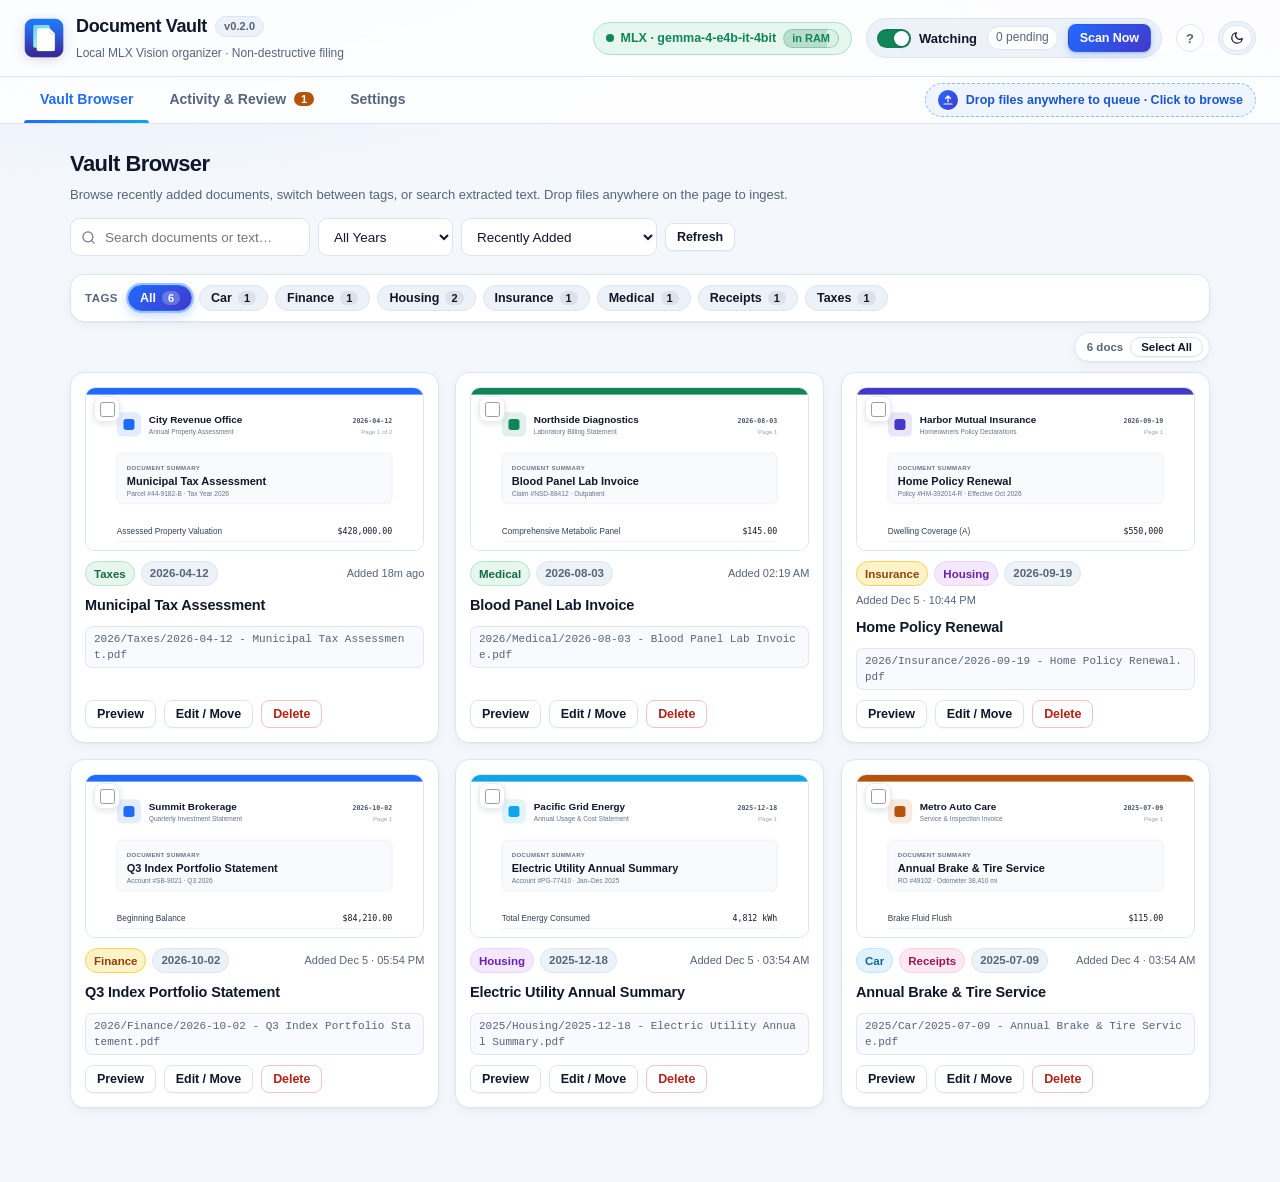
==== demo/index.html @ 311c15bd "Update Document Vault website and latest.json" ====
<!DOCTYPE html>
<html lang="en">
<head>
  <meta charset="UTF-8" />
  <meta name="viewport" content="width=device-width, initial-scale=1.0" />
  <title>Document Vault — Local AI Scan Organizer</title>
  <link rel="icon" type="image/png" sizes="32x32" href="./icons/favicon-32x32.png?v=20261121j" />
  <link rel="icon" type="image/png" sizes="16x16" href="./icons/favicon-16x16.png?v=20261121j" />
  <link rel="shortcut icon" href="./icons/favicon-32x32.png?v=20261121j" />
  <link rel="apple-touch-icon" sizes="180x180" href="./icons/apple-touch-icon.png?v=20261121j" />
  <meta name="theme-color" content="#f4f7fc" media="(prefers-color-scheme: light)" />
  <meta name="theme-color" content="#090e1a" media="(prefers-color-scheme: dark)" />
  <script src="./demo-bootstrap.js"></script>
  <script>
    (() => {
      try {
        const saved = localStorage.getItem("dv_theme_mode");
        const mode = saved === "light" || saved === "dark" ? saved : "auto";
        const prefersDark = Boolean(
          window.matchMedia && window.matchMedia("(prefers-color-scheme: dark)").matches
        );
        const theme = mode === "auto" ? (prefersDark ? "dark" : "light") : mode;
        document.documentElement.dataset.themeMode = mode;
        document.documentElement.dataset.theme = theme;
        document.documentElement.style.colorScheme = theme;
        const invertSaved = localStorage.getItem("dv_invert_docs_dark");
        document.documentElement.dataset.invertDocsDark = invertSaved === "false" ? "false" : "true";
        const savedTab = sessionStorage.getItem("dv_active_tab");
        if (savedTab === "vault" || savedTab === "review" || savedTab === "settings") {
          document.documentElement.dataset.savedTab = savedTab;
          if (savedTab !== "vault") {
            document.documentElement.dataset.bootingTab = "true";
          }
        }
      } catch {
        // ignore storage or matchMedia access errors
      }
    })();
  </script>
  <link rel="stylesheet" href="./styles.css?v=20261121j" />
</head>
<body>
  <header class="topbar">
    <div class="topbar-left">
      <div class="brand">
        <span class="brand-icon" aria-hidden="true">
          <img class="brand-icon-img" src="./icons/app-icon.png?v=20261121j" alt="" width="40" height="40" />
        </span>
        <div>
          <div class="brand-title-row">
            <h1>Document Vault</h1>
            <span id="app-version-badge" class="app-version-badge" title="Application version"></span>
          </div>
          <span class="subtitle">Local MLX Vision organizer · Non-destructive filing</span>
        </div>
      </div>
    </div>

    <div class="topbar-right">
      <div class="vlm-pill-wrap">
        <button id="vlm-pill" class="status-pill status-neutral status-pill-btn" type="button" title="Local MLX Vision model status — click for details" aria-haspopup="dialog" aria-expanded="false">
          <span class="dot"></span>
          <span id="vlm-pill-text">Checking Model…</span>
          <span id="vlm-ram-badge" class="ram-badge hidden">
            <span id="vlm-ram-label">in RAM</span>
          </span>
        </button>
        <div id="vlm-popover" class="vlm-popover hidden" role="dialog" aria-label="Local Vision Model status"></div>
      </div>

      <div class="watcher-controls">
        <label class="switch-label" title="Toggle real-time incoming folder watcher">
          <input type="checkbox" id="watcher-toggle" />
          <span class="switch-track"></span>
          <span id="watcher-status-text">Watcher Off</span>
        </label>
        <span id="dump-pending-badge" class="muted-chip" title="Files waiting in incoming folder">0 pending</span>
        <button id="scan-now-btn" class="btn btn-primary btn-sm" type="button">Scan Now</button>
      </div>

      <button id="open-welcome-guide-btn" class="icon-help-btn" type="button" title="Open Welcome Guide" aria-label="Open Welcome Guide">?</button>

      <div id="theme-controls" class="theme-controls is-auto" role="group" aria-label="Theme selection">
        <button id="theme-light-btn" class="theme-opt-btn" type="button" title="Switch to Light theme" aria-label="Switch to Light theme" aria-pressed="false">
          <svg viewBox="0 0 24 24" width="14" height="14" fill="none" stroke="currentColor" stroke-width="2.1" stroke-linecap="round" stroke-linejoin="round" aria-hidden="true">
            <circle cx="12" cy="12" r="4"></circle>
            <path d="M12 2v2M12 20v2M4.93 4.93l1.41 1.41M17.66 17.66l1.41 1.41M2 12h2M20 12h2M6.34 17.66l-1.41 1.41M19.07 4.93l-1.41 1.41"></path>
          </svg>
        </button>
        <button id="theme-dark-btn" class="theme-opt-btn" type="button" title="Switch to Dark theme" aria-label="Switch to Dark theme" aria-pressed="false">
          <svg viewBox="0 0 24 24" width="14" height="14" fill="none" stroke="currentColor" stroke-width="2.1" stroke-linecap="round" stroke-linejoin="round" aria-hidden="true">
            <path d="M21 12.79A9 9 0 1 1 11.21 3 7 7 0 0 0 21 12.79z"></path>
          </svg>
        </button>
        <button id="theme-auto-btn" class="theme-opt-btn theme-auto-btn hidden" type="button" title="Return to automatic system theme" aria-label="Return to automatic system theme" aria-pressed="true">
          <svg viewBox="0 0 24 24" width="13" height="13" fill="none" stroke="currentColor" stroke-width="2.1" stroke-linecap="round" stroke-linejoin="round" aria-hidden="true">
            <rect x="2" y="3" width="20" height="14" rx="2"></rect>
            <path d="M8 21h8M12 17v4"></path>
          </svg>
          <span>Auto</span>
        </button>
      </div>
    </div>
  </header>

  <div class="tabs-bar">
    <nav class="tabs" role="tablist">
      <button class="tab active" data-tab="vault" role="tab" aria-selected="true">Vault Browser</button>
      <button class="tab" data-tab="review" role="tab" aria-selected="false">
        Activity &amp; Review
        <span id="review-badge" class="badge hidden">0</span>
      </button>
      <button class="tab" data-tab="settings" role="tab" aria-selected="false">Settings</button>
      <span id="tab-indicator" class="tab-indicator" aria-hidden="true"></span>
    </nav>
    <button id="global-drop-indicator" class="drop-hint-pill" type="button" title="Drop PDF or image files anywhere on this page, or click to select files">
      <span class="drop-hint-icon" aria-hidden="true">
        <svg viewBox="0 0 24 24" width="12" height="12" fill="none" stroke="currentColor" stroke-width="2.4" stroke-linecap="round" stroke-linejoin="round">
          <path d="M12 16V4M7 9l5-5 5 5"></path>
          <path d="M4 20h16"></path>
        </svg>
      </span>
      <span class="drop-hint-text">Drop files anywhere to queue · Click to browse</span>
    </button>
    <input id="global-file-input" type="file" multiple accept=".pdf,.png,.jpg,.jpeg,.tif,.tiff" hidden />
  </div>

  <div id="vlm-status-banner" class="vlm-status-banner hidden" role="status" aria-live="polite"></div>

  <div id="global-drop-overlay" class="global-drop-overlay hidden" aria-hidden="true">
    <div class="global-drop-card">
      <div class="dropzone-icon" aria-hidden="true">
        <svg viewBox="0 0 24 24" width="24" height="24" fill="none" stroke="currentColor" stroke-width="2.1" stroke-linecap="round" stroke-linejoin="round">
          <path d="M21 15v4a2 2 0 0 1-2 2H5a2 2 0 0 1-2-2v-4"></path>
          <polyline points="17 8 12 3 7 8"></polyline>
          <line x1="12" y1="3" x2="12" y2="15"></line>
        </svg>
      </div>
      <h2>Drop documents anywhere to add to queue</h2>
      <p>Supports PDF, PNG, JPG, and TIFF. Processed items are archived to <code>_processed</code> in your ingestion folder.</p>
    </div>
  </div>

  <div id="watcher-live-banner" class="macos-notif hidden" role="status" aria-live="polite">
    <div class="macos-notif-head">
      <div class="macos-notif-icon" aria-hidden="true">
        <span id="live-banner-dot" class="pulse-dot"></span>
        <img class="notif-icon-img" src="./icons/app-icon.png?v=20261121j" alt="" width="34" height="34" />
      </div>
      <div class="macos-notif-text">
        <div id="live-banner-file" class="macos-notif-title">Processing…</div>
        <div id="live-banner-stage" class="macos-notif-sub"></div>
        <div id="live-banner-progress" class="progress-bar-track live-banner-progress hidden">
          <div id="live-banner-progress-bar" class="progress-bar-fill" style="width:0%"></div>
        </div>
      </div>
      <div class="macos-notif-actions">
        <button id="toggle-queue-btn" class="btn btn-secondary btn-xs" type="button">Queue (0)</button>
        <button id="stop-scan-btn" class="btn btn-ghost-danger btn-xs hidden" type="button">Stop</button>
        <button id="clear-queue-btn" class="btn btn-secondary btn-xs hidden" type="button" title="Dismiss notification">×</button>
      </div>
    </div>
    <div id="scan-queue-panel" class="scan-queue-panel hidden"></div>
  </div>

  <main class="container">
    <div id="tab-panels-stage" class="tab-panels-stage">
    <!-- TAB 1: VAULT BROWSER (DEFAULT) -->
    <section id="tab-vault" class="tab-panel active">
      <div class="panel-header">
        <div>
          <h2>Vault Browser</h2>
          <p class="muted">Browse recently added documents, switch between tags, or search extracted text. Drop files anywhere on the page to ingest.</p>
        </div>
        <div class="filter-bar">
          <div class="search-field-wrap">
            <svg class="search-field-icon" viewBox="0 0 24 24" width="15" height="15" fill="none" stroke="currentColor" stroke-width="2" stroke-linecap="round" stroke-linejoin="round" aria-hidden="true">
              <circle cx="11" cy="11" r="8"></circle>
              <line x1="21" y1="21" x2="16.65" y2="16.65"></line>
            </svg>
            <input id="vault-search" type="search" placeholder="Search documents or text…" />
          </div>
          <select id="vault-filter-year" aria-label="Filter by year">
            <option value="">All Years</option>
          </select>
          <select id="vault-sort" aria-label="Sort documents">
            <option value="recent" selected>Recently Added</option>
            <option value="date_desc">Document Date (Newest)</option>
            <option value="date_asc">Document Date (Oldest)</option>
            <option value="title_asc">Title (A–Z)</option>
          </select>
          <button id="refresh-vault-btn" class="btn btn-secondary btn-sm" type="button">Refresh</button>
        </div>
      </div>

      <div class="vault-tag-nav" aria-label="Quick tag navigation">
        <span class="vault-tag-nav-label">Tags</span>
        <div id="vault-tag-bar" class="vault-tag-bar"></div>
      </div>

      <div id="vault-grid-stage" class="vault-grid-stage">
        <div id="vault-float-sentinel" class="vault-float-sentinel" aria-hidden="true"></div>
        <div id="vault-grid-float" class="vault-grid-float hidden">
          <div class="vault-float-pill" role="region" aria-label="Document view and selection">
            <span id="vault-results-status" class="vault-results-status muted"></span>
            <button id="vault-select-all-btn" class="btn btn-secondary btn-xs" type="button">Select All</button>
            <button id="vault-clear-sel-btn" class="btn btn-secondary btn-xs hidden" type="button">Clear</button>
          </div>
        </div>
        <div id="vault-anim-layer" class="vault-anim-layer" aria-hidden="true"></div>
        <div id="vault-list" class="vault-grid"></div>
      </div>

      <div id="vault-load-more-bar" class="vault-load-more-bar hidden">
        <span id="vault-load-more-status" class="muted"></span>
        <button id="vault-load-more-btn" class="btn btn-secondary btn-sm" type="button">Load More</button>
      </div>
      <div id="vault-scroll-sentinel" class="vault-scroll-sentinel" aria-hidden="true"></div>

      <div id="vault-batch-bar" class="batch-action-bar hidden" role="region" aria-label="Batch document actions">
        <div class="batch-bar-left">
          <span id="batch-selection-count" class="batch-count-pill">0 selected</span>
          <button id="batch-select-all-btn" class="btn btn-secondary btn-xs" type="button">Select All</button>
          <button id="batch-clear-sel-btn" class="btn btn-secondary btn-xs" type="button">Clear</button>
        </div>
        <div class="batch-bar-actions">
          <button id="batch-reclassify-btn" class="btn btn-primary btn-sm" type="button">Reclassify with AI</button>
          <button id="batch-move-btn" class="btn btn-secondary btn-sm" type="button">Move / Set Tag…</button>
          <button id="batch-download-btn" class="btn btn-secondary btn-sm" type="button">Download ZIP</button>
          <button id="batch-delete-btn" class="btn btn-ghost-danger btn-sm" type="button">Delete Selected…</button>
        </div>
      </div>
    </section>

    <!-- TAB 2: ACTIVITY & REVIEW -->
    <section id="tab-review" class="tab-panel">
      <div class="panel-header">
        <div>
          <h2>Activity &amp; Review</h2>
          <p class="muted">Pending scans requiring review (low confidence, undated, new category, or duplicate) alongside recent filing and watcher activity. Originals remain untouched until approved.</p>
        </div>
        <button id="refresh-review-btn" class="btn btn-secondary btn-sm" type="button">Refresh</button>
      </div>

      <div id="review-list" class="card-stack"></div>

      <section class="activity-box">
        <div class="activity-header">
          <div class="activity-title-group">
            <h3>Filed &amp; Watcher Activity</h3>
            <span id="activity-count-chip" class="muted-chip">0</span>
          </div>
          <div class="activity-controls">
            <div id="activity-filter-pills" class="segmented-pills" role="group" aria-label="Filter activity">
              <button type="button" class="seg-pill active" data-filter="all">All</button>
              <button type="button" class="seg-pill" data-filter="filed">Filed</button>
              <button type="button" class="seg-pill" data-filter="attention">Review &amp; System</button>
            </div>
            <span id="last-scan-label" class="muted"></span>
          </div>
        </div>
        <ul id="activity-log" class="activity-log"></ul>
      </section>
    </section>

    <!-- TAB 3: SETTINGS -->
    <section id="tab-settings" class="tab-panel">
      <div class="panel-header">
        <div>
          <h2>Settings</h2>
          <p class="muted">Configure your folders, taxonomy, filename masks, and local MLX vision models.</p>
        </div>
      </div>

      <div id="settings-float-sentinel" class="settings-float-sentinel" aria-hidden="true"></div>
      <div id="settings-save-float" class="settings-save-float">
        <div id="settings-save-status" class="settings-float-pill settings-save-status" role="status" aria-live="polite">Changes save automatically</div>
      </div>

      <form id="settings-form" class="settings-layout">
        <div class="settings-card">
          <div class="settings-card-head">
            <span class="settings-icon" aria-hidden="true">
              <svg viewBox="0 0 24 24" width="18" height="18" fill="none" stroke="currentColor" stroke-width="1.9" stroke-linecap="round" stroke-linejoin="round">
                <path d="M22 19a2 2 0 0 1-2 2H4a2 2 0 0 1-2-2V5a2 2 0 0 1 2-2h5l2 3h9a2 2 0 0 1 2 2z"></path>
              </svg>
            </span>
            <div>
              <h3>Folders &amp; Watcher</h3>
              <p class="muted">Where new scans arrive and where your organized documents are filed.</p>
            </div>
          </div>

          <label class="field">
            <span>Incoming Folder <small class="muted">(Monitored drop box for unsorted scans)</small></span>
            <div class="path-input-group">
              <input id="set-dump-dir" type="text" required />
              <button id="browse-dump-btn" class="btn btn-secondary btn-sm" type="button">Browse…</button>
              <button id="settings-open-dump-btn" class="btn btn-secondary btn-sm" type="button">Open</button>
            </div>
            <span class="muted" style="font-size:11.5px;">Drop PDFs or photos here from Finder or your scanner app.</span>
          </label>

          <div class="setting-toggle-row">
            <div>
              <div class="toggle-title">Watch Incoming Folder Automatically</div>
              <div class="muted">Automatically scan and file new files added to your Incoming Folder.</div>
            </div>
            <label class="switch-label">
              <input id="set-watcher-enabled" type="checkbox" />
              <span class="switch-track"></span>
            </label>
          </div>

          <label class="field">
            <span>Vault Folder <small class="muted">(Where neatly organized documents are saved)</small></span>
            <div class="path-input-group">
              <input id="set-vault-dir" type="text" required />
              <button id="settings-open-vault-btn" class="btn btn-secondary btn-sm" type="button">Open</button>
            </div>
            <span class="muted" style="font-size:11.5px;">Documents are copied and sorted here by category and year.</span>
          </label>

          <div class="vault-actions-row">
            <button id="switch-vault-btn" class="btn btn-secondary btn-sm" type="button">Switch / Connect Vault…</button>
          </div>

          <div class="prompt-advanced-wrap">
            <div class="prompt-advanced-head">
              <button id="toggle-folder-advanced-btn" class="btn-link" type="button">Advanced Folder &amp; Sync Options ▸</button>
            </div>

            <div id="folder-advanced-panel" class="full-prompt-panel hidden">
              <div class="field" style="margin-bottom:10px;">
                <span>Vault Path &amp; Metadata</span>
                <div class="path-input-group">
                  <button id="browse-vault-btn" class="btn btn-secondary btn-sm" type="button">Change Vault Folder…</button>
                  <button id="reconstruct-vault-btn" class="btn btn-secondary btn-sm" type="button">Reconstruct / Sync from Disk</button>
                </div>
                <div class="vault-db-info">
                  <span class="muted">Vault config:</span>
                  <code id="settings-db-path">…</code>
                </div>
                <span class="muted" style="font-size:11.5px;">Use Reconstruct / Sync if you moved or renamed files manually in Finder.</span>
              </div>

              <div class="field-row">
                <label class="field" style="flex:1;">
                  <span>Processed Archive Subfolder</span>
                  <input id="set-processed-name" type="text" required />
                </label>
                <label class="field small-field">
                  <span>Debounce (sec)</span>
                  <input id="set-debounce" type="number" min="0.5" max="30" step="0.5" />
                </label>
              </div>
            </div>
          </div>
        </div>

        <div class="settings-card">
          <div class="settings-card-head">
            <span class="settings-icon" aria-hidden="true">
              <svg viewBox="0 0 24 24" width="18" height="18" fill="none" stroke="currentColor" stroke-width="1.9" stroke-linecap="round" stroke-linejoin="round">
                <polygon points="13 2 3 14 12 14 11 22 21 10 12 10 13 2"></polygon>
              </svg>
            </span>
            <div>
              <h3>MLX Vision &amp; Speed</h3>
              <p class="muted">Download and run local MLX vision models on Apple Silicon — no external app needed.</p>
            </div>
          </div>

          <label class="field">
            <span>Vision Model</span>
            <div class="path-input-group">
              <select id="set-vlm-model" style="flex:1;">
                <option value="">-- Select a model --</option>
              </select>
              <button id="download-model-btn" class="btn btn-primary btn-sm hidden" type="button">Download</button>
              <button id="unload-model-btn" class="btn btn-secondary btn-sm hidden" type="button" title="Free unified memory immediately (auto-unloads after 10 min idle)">Unload RAM</button>
              <button id="delete-model-btn" class="btn btn-ghost-danger btn-sm hidden" type="button" title="Remove cached model files from disk">Delete</button>
            </div>
            <div id="model-ram-warning" class="model-ram-warning hidden"></div>
          </label>

          <div id="model-download-box" class="model-download-box hidden">
            <div class="model-download-head">
              <span id="model-download-label">Downloading model…</span>
              <div style="display:flex; align-items:center; gap:8px;">
                <span id="model-download-pct" class="muted">0%</span>
                <button id="cancel-download-btn" class="btn btn-ghost-danger btn-xs hidden" type="button">Cancel</button>
              </div>
            </div>
            <div class="progress-bar-track">
              <div id="model-download-bar" class="progress-bar-fill" style="width:0%"></div>
            </div>
            <div id="model-download-file" class="muted" style="font-size:11px; margin-top:4px;"></div>
          </div>

          <label class="field">
            <span>Model Reasoning (Thinking)</span>
            <select id="set-thinking-mode">
              <option value="off">Off — Fast (Recommended)</option>
              <option value="low">Low — Balanced</option>
              <option value="on">On — Deep (Slower)</option>
            </select>
          </label>

          <label class="field">
            <span class="slider-header">
              <span>Auto-File Confidence Threshold</span>
              <span id="threshold-val" class="tag tag-ok">0.75</span>
            </span>
            <input id="set-threshold" class="range-slider" type="range" min="0" max="1" step="0.05" />
          </label>

          <label class="field">
            <span>Extracted Title Language</span>
            <select id="set-title-language">
              <option value="document">Keep document's original language</option>
              <option value="english">Translate title to English</option>
            </select>
          </label>

          <label class="field">
            <span>Custom Filing Instructions (Optional)</span>
            <textarea id="set-custom-instructions" class="prompt-textarea" rows="2" placeholder="e.g. Include invoice/account numbers in titles. Classify dental bills under Medical."></textarea>
            <span class="muted" style="font-size:11.5px;">Appended safely to the built-in prompt without changing the required JSON output structure.</span>
          </label>

          <div class="prompt-advanced-wrap">
            <div class="prompt-advanced-head">
              <button id="toggle-full-prompt-btn" class="btn-link" type="button">View / Edit Full System Prompt ▸</button>
              <span id="prompt-override-badge" class="tag hidden">Custom override</span>
            </div>

            <div id="full-prompt-panel" class="full-prompt-panel hidden">
              <div class="prompt-warning-box" role="note">
                <strong>Caution:</strong> Modifying the full system prompt overrides built-in filing rules.
                Removing or renaming the 6 required JSON keys (<code>date</code>, <code>category</code>,
                <code>suggested_new_category</code>, <code>title</code>, <code>confidence</code>, <code>reason</code>)
                conflicts with JSON schema enforcement and can cause extraction errors. Removing
                <code>{categories}</code>, <code>{title_language_instruction}</code>, or <code>YYYY-MM-DD</code>
                rules can degrade tag matching, title language, or date parsing.
              </div>

              <label class="field" style="margin-bottom:8px;">
                <span class="slider-header">
                  <span>Full System Prompt Template</span>
                  <button id="reset-system-prompt-btn" class="btn btn-secondary btn-xs" type="button">Reset to Default</button>
                </span>
                <textarea id="set-system-prompt-override" class="prompt-textarea prompt-textarea-mono" rows="8"></textarea>
              </label>

              <div class="field" style="margin-bottom:0;">
                <span class="muted" style="font-size:11.5px;">Effective Prompt Preview (with placeholders &amp; custom instructions applied)</span>
                <pre id="effective-prompt-preview" class="prompt-preview-box"></pre>
              </div>
            </div>
          </div>
        </div>

        <div class="settings-card settings-card-wide">
          <div class="settings-card-head">
            <span class="settings-icon" aria-hidden="true">
              <svg viewBox="0 0 24 24" width="18" height="18" fill="none" stroke="currentColor" stroke-width="1.9" stroke-linecap="round" stroke-linejoin="round">
                <path d="M12 2L2 7l10 5 10-5-10-5z"></path>
                <path d="M2 17l10 5 10-5"></path>
                <path d="M2 12l10 5 10-5"></path>
              </svg>
            </span>
            <div>
              <h3>Taxonomy &amp; Naming Masks</h3>
              <p class="muted">Define top-level Vault categories and how folders and filenames are formatted.</p>
            </div>
          </div>

          <div class="field">
            <span>Guided Categories</span>
            <div id="category-chips" class="chip-list"></div>
            <div class="inline-input" style="max-width:360px;">
              <input id="new-category-input" type="text" placeholder="Add category (e.g. Travel)" />
              <button id="add-category-btn" class="btn btn-secondary btn-sm" type="button">Add</button>
            </div>
          </div>

          <div class="masks-builder-grid">
            <div class="mask-pool-box">
              <div class="mask-pool-head">
                <span class="mask-pool-title">Template Blocks</span>
                <span id="mask-pool-hint" class="muted mask-pool-hint">Drag blocks into either template below, or click to add to Folder Tree</span>
              </div>
              <div id="mask-block-pool" class="mask-palette" aria-label="Available template blocks"></div>
            </div>

            <div class="field mask-builder-field">
              <div class="mask-field-header">
                <span>Folder Tree Template <small class="muted">(click separators to change)</small></span>
                <button id="toggle-tree-raw-btn" class="btn btn-secondary btn-xs mask-raw-toggle" type="button">Edit as text</button>
              </div>
              <div id="tree-mask-builder" class="mask-builder" data-mask-kind="tree">
                <div id="tree-mask-canvas" class="mask-canvas is-active-target" tabindex="0" role="list" aria-label="Folder tree template blocks"></div>
              </div>
              <input id="set-tree-template" class="mask-raw-input hidden" type="text" aria-label="Folder Tree Template" />
            </div>

            <div class="field mask-builder-field">
              <div class="mask-field-header">
                <span>Filename Mask <small class="muted">(click separators to change)</small></span>
                <button id="toggle-filename-raw-btn" class="btn btn-secondary btn-xs mask-raw-toggle" type="button">Edit as text</button>
              </div>
              <div id="filename-mask-builder" class="mask-builder" data-mask-kind="filename">
                <div id="filename-mask-canvas" class="mask-canvas" tabindex="0" role="list" aria-label="Filename mask blocks"></div>
              </div>
              <input id="set-filename-mask" class="mask-raw-input hidden" type="text" aria-label="Filename Mask" />
            </div>

            <div class="masks-meta-row">
              <label class="field">
                <span>Date Format</span>
                <select id="set-date-format">
                  <option value="YYYY-MM-DD">YYYY-MM-DD</option>
                  <option value="YYYY_MM_DD">YYYY_MM_DD</option>
                  <option value="YYYY.MM.DD">YYYY.MM.DD</option>
                  <option value="YYYYMMDD">YYYYMMDD</option>
                  <option value="DD-MM-YYYY">DD-MM-YYYY</option>
                  <option value="DD_MM_YYYY">DD_MM_YYYY</option>
                  <option value="DD.MM.YYYY">DD.MM.YYYY</option>
                </select>
              </label>

              <div class="path-preview-box">
                <span class="muted">Example Vault Path:</span>
                <code id="settings-path-preview">Finance/2026/2026-03-14 Acme Utility Bill.pdf</code>
              </div>
            </div>
          </div>
        </div>

        <div class="settings-card settings-card-wide">
          <div class="settings-card-head">
            <span class="settings-icon" aria-hidden="true">
              <svg viewBox="0 0 24 24" width="18" height="18" fill="none" stroke="currentColor" stroke-width="1.9" stroke-linecap="round" stroke-linejoin="round">
                <circle cx="12" cy="12" r="9"></circle>
                <path d="M12 3v18"></path>
                <path d="M12 7l5 5-5 5"></path>
              </svg>
            </span>
            <div>
              <h3>Appearance</h3>
              <p class="muted">Customize how document pages are displayed in dark mode.</p>
            </div>
          </div>

          <div class="setting-toggle-row">
            <div>
              <div class="toggle-title">Invert White Documents in Dark Mode</div>
              <div class="muted">Inverts bright white scan and PDF pages to dark surfaces with light text when dark mode is active.</div>
            </div>
            <label class="switch-label">
              <input id="set-invert-docs-dark" type="checkbox" />
              <span class="switch-track"></span>
            </label>
          </div>
        </div>
      </form>

      <div class="settings-footer-bar">
        <span class="muted">Document Vault · Local Apple Silicon AI</span>
        <div class="settings-footer-links">
          <button id="settings-welcome-guide-btn" class="btn-link" type="button">Welcome Guide</button>
          <span class="muted" aria-hidden="true">·</span>
          <button id="open-licenses-btn" class="btn-link" type="button">Third-Party Licenses</button>
        </div>
      </div>
    </section>
    </div>
  </main>

  <!-- Initial Setup / Welcome Wizard / Connect Vault Modal -->
  <div id="setup-modal" class="modal modal-setup hidden" role="dialog" aria-modal="true" aria-labelledby="setup-modal-title">
    <div id="setup-modal-backdrop" class="modal-backdrop"></div>
    <div class="modal-card modal-card-setup">
      <div class="modal-header">
        <div class="setup-header-left">
          <h3 id="setup-modal-title">Welcome to Document Vault</h3>
          <div id="setup-stepper" class="setup-stepper" role="tablist" aria-label="Onboarding steps">
            <button type="button" class="setup-step-pill is-active" data-step="1">
              <span class="setup-step-num">1</span>
              <span>How It Works</span>
            </button>
            <span class="setup-step-sep" aria-hidden="true">›</span>
            <button type="button" class="setup-step-pill" data-step="2">
              <span class="setup-step-num">2</span>
              <span>Vault &amp; Incoming</span>
            </button>
            <span class="setup-step-sep" aria-hidden="true">›</span>
            <button type="button" class="setup-step-pill" data-step="3">
              <span class="setup-step-num">3</span>
              <span>Vision AI Model</span>
            </button>
          </div>
        </div>
        <button id="setup-close-btn" class="btn btn-secondary btn-sm hidden" type="button">Close</button>
      </div>
      <div class="modal-body">
        <p id="setup-switch-intro" class="setup-intro muted hidden">
          Choose an existing Vault folder to load or reconstruct your documents and tags, or pick a new folder to initialize a fresh Vault.
          Vault config (<code>.document_vault/vault.json</code>) and per-document metadata (<code>.document_vault/meta/</code>) live inside your Vault folder, while the search index and previews stay local on this Mac.
        </p>

        <form id="setup-form" class="setup-form">
          <div id="setup-steps-stage" class="setup-steps-stage">
          <!-- STEP 1: HOW IT WORKS -->
          <div id="setup-step-1" class="setup-step-panel">
            <div class="onboard-hero">
              <div class="onboard-hero-badge">On-Device Apple Silicon Document Organizer</div>
              <h4>Turn messy PDFs &amp; scans into a clean, searchable folder tree — automatically.</h4>
              <p class="muted">Drop files right in this window or save them into your monitored Incoming folder. Local AI reads, dates, renames, and files each document without ever leaving your Mac.</p>
            </div>

            <div class="onboard-pipeline" aria-label="How Document Vault works">
              <div class="onboard-pipe-card">
                <div class="onboard-pipe-icon" aria-hidden="true">
                  <svg viewBox="0 0 24 24" width="22" height="22" fill="none" stroke="currentColor" stroke-width="1.9" stroke-linecap="round" stroke-linejoin="round">
                    <path d="M22 19a2 2 0 0 1-2 2H4a2 2 0 0 1-2-2V5a2 2 0 0 1 2-2h5l2 3h9a2 2 0 0 1 2 2z"></path>
                    <path d="M12 11v6M9.5 13.5L12 11l2.5 2.5"></path>
                  </svg>
                </div>
                <div class="onboard-pipe-step">1. Drop or Watch Incoming</div>
                <p>Drag scans anywhere in the app, or save them into your <strong>monitored Incoming folder</strong> from your scanner or Finder.</p>
              </div>
              <div class="onboard-pipe-arrow" aria-hidden="true">→</div>
              <div class="onboard-pipe-card">
                <div class="onboard-pipe-icon" aria-hidden="true">
                  <svg viewBox="0 0 24 24" width="22" height="22" fill="none" stroke="currentColor" stroke-width="1.9" stroke-linecap="round" stroke-linejoin="round">
                    <polygon points="13 2 3 14 12 14 11 22 21 10 12 10 13 2"></polygon>
                  </svg>
                </div>
                <div class="onboard-pipe-step">2. Local MLX Vision AI</div>
                <p>Runs locally on Apple Silicon to extract the document date, sender, title, and category — zero cloud upload.</p>
              </div>
              <div class="onboard-pipe-arrow" aria-hidden="true">→</div>
              <div class="onboard-pipe-card">
                <div class="onboard-pipe-icon" aria-hidden="true">
                  <svg viewBox="0 0 24 24" width="22" height="22" fill="none" stroke="currentColor" stroke-width="1.9" stroke-linecap="round" stroke-linejoin="round">
                    <path d="M9 11l3 3L22 4"></path>
                    <path d="M21 12v7a2 2 0 0 1-2 2H5a2 2 0 0 1-2-2V5a2 2 0 0 1 2-2h11"></path>
                  </svg>
                </div>
                <div class="onboard-pipe-step">3. Filed &amp; Review-Safe</div>
                <p>Copies cleanly into <code>Category/Year/</code> in your Vault. Uncertain or duplicate scans pause in <strong>Review</strong> for approval.</p>
              </div>
            </div>

            <div class="onboard-pillars">
              <span class="onboard-pillar-chip">100% Private &amp; Offline-Capable</span>
              <span class="onboard-pillar-chip">Plain Folders &amp; Standard PDFs</span>
              <span class="onboard-pillar-chip">Originals Archived Safely</span>
            </div>

            <div class="setup-footer">
              <button id="setup-next-1-btn" class="btn btn-primary" type="button">Get Started →</button>
            </div>
          </div>

          <!-- STEP 2: VAULT & INCOMING FOLDER -->
          <div id="setup-step-2" class="setup-step-panel hidden">
            <div id="setup-vault-presets-wrap" class="setup-presets-wrap">
              <span class="setup-presets-label">Vault Folder <small class="muted">(Where neatly organized documents live)</small></span>
              <div id="setup-vault-presets" class="setup-preset-pills" role="group" aria-label="Vault folder presets"></div>
            </div>

            <label class="field">
              <span id="setup-vault-field-label" class="hidden">Vault Folder</span>
              <div class="path-input-group">
                <input id="setup-vault-dir" type="text" required placeholder="/Users/you/Documents/Document Vault" />
                <button id="setup-browse-vault-btn" class="btn btn-secondary btn-sm hidden" type="button">Browse…</button>
              </div>
            </label>

            <div id="setup-inspect-box" class="setup-inspect-box inspect-new">
              <div id="setup-inspect-title" class="setup-inspect-title">Checking folder…</div>
              <div id="setup-inspect-detail" class="setup-inspect-detail muted"></div>
              <div id="setup-inspect-tags" class="tag-row"></div>
            </div>

            <div id="setup-dump-presets-wrap" class="setup-presets-wrap">
              <span class="setup-presets-label">Incoming Folder <small class="muted">(Monitored drop box for unsorted scans)</small></span>
              <div id="setup-dump-presets" class="setup-preset-pills" role="group" aria-label="Incoming folder presets"></div>
            </div>

            <label class="field">
              <span id="setup-dump-field-label" class="hidden">Incoming Folder (Optional)</span>
              <div class="path-input-group">
                <input id="setup-dump-dir" type="text" placeholder="/Users/you/Documents/Document Vault Incoming" />
                <button id="setup-browse-dump-btn" class="btn btn-secondary btn-sm hidden" type="button">Browse…</button>
              </div>
              <span class="muted" style="font-size:11.5px;">Drop PDFs or scan directly here from Finder. Processed originals are safely moved to <code>_processed</code>.</span>
            </label>

            <div id="setup-watcher-row" class="setting-toggle-row setup-watcher-row">
              <div>
                <div class="toggle-title">Watch Incoming folder automatically</div>
                <div class="muted">Runs in the background and auto-starts as soon as your Vision Model is ready.</div>
              </div>
              <label class="switch-label">
                <input id="setup-watcher-enabled" type="checkbox" checked />
                <span class="switch-track"></span>
              </label>
            </div>

            <div id="setup-step2-footer" class="setup-footer setup-footer-split">
              <button id="setup-back-2-btn" class="btn btn-secondary" type="button">← Back</button>
              <button id="setup-next-2-btn" class="btn btn-primary" type="button">Next: Vision AI Model →</button>
            </div>
          </div>

          <!-- STEP 3: LOCAL VISION AI MODEL (and compact model row in switch mode) -->
          <div id="setup-step-3" class="setup-step-panel hidden">
            <div class="setup-model-head">
              <div>
                <h4 id="setup-model-heading" style="margin:0 0 2px;">Choose Your Local Vision Model</h4>
                <p id="setup-ram-note" class="muted" style="margin:0; font-size:12.5px;">Detecting Apple Silicon unified memory…</p>
              </div>
            </div>

            <div id="setup-model-cards" class="setup-model-cards" role="radiogroup" aria-label="Local MLX Vision models"></div>

            <label id="setup-select-fallback-field" class="field">
              <span>Local MLX Vision Model</span>
              <div class="path-input-group">
                <select id="setup-vlm-model" style="flex:1;">
                  <option value="">-- Select a model (optional) --</option>
                </select>
                <button id="setup-download-model-btn" class="btn btn-secondary btn-sm hidden" type="button">Download</button>
              </div>
            </label>

            <div id="setup-download-box" class="model-download-box hidden">
              <div class="model-download-head">
                <span id="setup-download-label">Downloading model…</span>
                <div style="display:flex; align-items:center; gap:8px;">
                  <span id="setup-download-pct" class="muted">0%</span>
                  <button id="setup-cancel-download-btn" class="btn btn-ghost-danger btn-xs hidden" type="button">Cancel</button>
                </div>
              </div>
              <div class="progress-bar-track">
                <div id="setup-download-bar" class="progress-bar-fill" style="width:0%"></div>
              </div>
              <div id="setup-download-file" class="muted" style="font-size:11px; margin-top:4px;"></div>
            </div>
            <div id="setup-download-status" class="muted" style="font-size:11.5px; margin-top:4px;"></div>

            <div class="setup-footer setup-footer-split">
              <div class="setup-footer-left">
                <button id="setup-back-3-btn" class="btn btn-secondary" type="button">← Back</button>
                <button id="setup-cancel-btn" class="btn btn-secondary hidden" type="button">Cancel</button>
              </div>
              <div class="setup-footer-right">
                <button id="setup-skip-model-btn" class="btn btn-secondary hidden" type="button">Skip Model for Now</button>
                <button id="setup-submit-btn" class="btn btn-primary" type="submit">Open Vault</button>
              </div>
            </div>
          </div>
          </div>
        </form>
      </div>
    </div>
  </div>

  <!-- Modal for Vault preview / edit -->
  <div id="doc-modal" class="modal hidden" role="dialog" aria-modal="true">
    <div class="modal-backdrop"></div>
    <div class="modal-card">
      <div class="modal-header">
        <h3 id="modal-title">Document Details</h3>
        <button id="modal-close" class="btn btn-secondary btn-sm" type="button">Close</button>
      </div>
      <div id="modal-body" class="modal-body"></div>
    </div>
  </div>

  <div id="toast-container" class="toast-container"></div>
  <script src="./demo-server.js"></script>
  <script src="./app.js?v=20261121j"></script>
</body>
</html>
---- demo/styles.css ----
:root {
  color-scheme: light;
  --bg: #f4f7fc;
  --bg-glow-a: rgba(32, 122, 254, 0.085);
  --bg-glow-b: rgba(79, 70, 229, 0.06);
  --bg-glow-c: rgba(45, 212, 191, 0.055);
  --surface: #ffffff;
  --surface-alt: #edf2f9;
  --surface-subtle: #f8fafe;
  --surface-glass: rgba(255, 255, 255, 0.86);
  --surface-glass-soft: rgba(255, 255, 255, 0.78);
  --border: #dce4f2;
  --border-strong: #c0cde3;
  --border-subtle: rgba(220, 228, 242, 0.85);
  --text: #0f172a;
  --muted: #56647c;
  --primary: #206bff;
  --primary-hover: #1857db;
  --primary-indigo: #4338ca;
  --aqua: #0ea5e9;
  --mint: #14b8a6;
  --primary-soft: #ecf3ff;
  --primary-soft-hover: #dce9ff;
  --primary-soft-border: #bfd6ff;
  --primary-focus: #9ec2ff;
  --primary-ring: rgba(32, 107, 255, 0.18);
  --primary-soft-text: #1a54cf;
  --primary-link-text: #1c50c4;
  --primary-outline: rgba(32, 107, 255, 0.22);
  --success: #0f8558;
  --success-bg: #e6f7f0;
  --success-border: #a7e3cc;
  --warn: #a35700;
  --warn-bg: #fff5e6;
  --warn-border: #f5d29d;
  --badge-bg: #b45309;
  --danger: #b42318;
  --danger-bg: #feeceb;
  --danger-border: #f6c2be;
  --danger-solid: #b42318;
  --danger-solid-hover: #991b1b;
  --switch-off: #bcc7da;
  --radius: 14px;
  --shadow: 0 1px 2px rgba(15, 23, 42, 0.04), 0 4px 14px rgba(15, 23, 42, 0.045);
  --shadow-md: 0 4px 12px rgba(15, 23, 42, 0.06), 0 12px 28px rgba(15, 23, 42, 0.08);
  --shadow-lg: 0 24px 60px rgba(15, 23, 42, 0.24);
  --shadow-float: 0 10px 28px rgba(15, 23, 42, 0.13);
  --backdrop: rgba(9, 14, 26, 0.48);
  --drop-overlay-bg: rgba(9, 14, 26, 0.44);
  --drop-hint-bg: #eef5ff;
  --drop-hint-hover: #e1eeff;
  --drop-hint-border: #8eb8ff;
  --drop-hint-text: #1a54cf;
  --selected-card-bg: #f3f7ff;
  --reclass-hover-bg: #f7faff;
  --vtp-count-bg: rgba(15, 23, 42, 0.075);
  --select-badge-bg: rgba(255, 255, 255, 0.92);
  --code-bg: #0b1120;
  --code-text: #cbd5e1;
  --shimmer-a: #ebf0f8;
  --shimmer-b: #f7f9fd;
  --toast-bg: #0f172a;
  --toast-text: #ffffff;
}

:root[data-theme="dark"] {
  color-scheme: dark;
  --bg: #090e1a;
  --bg-glow-a: rgba(32, 122, 254, 0.13);
  --bg-glow-b: rgba(58, 40, 153, 0.12);
  --bg-glow-c: rgba(45, 212, 191, 0.06);
  --surface: #111728;
  --surface-alt: #182138;
  --surface-subtle: #141b2e;
  --surface-glass: rgba(17, 23, 40, 0.84);
  --surface-glass-soft: rgba(20, 27, 46, 0.88);
  --border: #232f4c;
  --border-strong: #32436b;
  --border-subtle: rgba(35, 47, 76, 0.85);
  --text: #e8eef9;
  --muted: #93a3c0;
  --primary: #3b82f6;
  --primary-hover: #5896ff;
  --primary-indigo: #6366f1;
  --aqua: #38bdf8;
  --mint: #2dd4bf;
  --primary-soft: rgba(59, 130, 246, 0.16);
  --primary-soft-hover: rgba(59, 130, 246, 0.24);
  --primary-soft-border: rgba(56, 189, 248, 0.34);
  --primary-focus: rgba(96, 165, 250, 0.52);
  --primary-ring: rgba(59, 130, 246, 0.28);
  --primary-soft-text: #93c5fd;
  --primary-link-text: #7dd3fc;
  --primary-outline: rgba(59, 130, 246, 0.32);
  --success: #2dd4bf;
  --success-bg: rgba(45, 212, 191, 0.13);
  --success-border: rgba(45, 212, 191, 0.34);
  --warn: #fbbf24;
  --warn-bg: rgba(217, 119, 6, 0.16);
  --warn-border: rgba(251, 191, 36, 0.34);
  --badge-bg: #d97706;
  --danger: #f87171;
  --danger-bg: rgba(220, 53, 69, 0.16);
  --danger-border: rgba(248, 113, 113, 0.36);
  --danger-solid: #dc2626;
  --danger-solid-hover: #ef4444;
  --switch-off: #3c4a66;
  --shadow: 0 2px 10px rgba(0, 0, 0, 0.36), inset 0 1px 0 rgba(255, 255, 255, 0.03);
  --shadow-md: 0 10px 26px rgba(0, 0, 0, 0.48), inset 0 1px 0 rgba(255, 255, 255, 0.04);
  --shadow-lg: 0 24px 60px rgba(0, 0, 0, 0.7);
  --shadow-float: 0 12px 28px rgba(0, 0, 0, 0.52);
  --backdrop: rgba(3, 6, 14, 0.74);
  --drop-overlay-bg: rgba(3, 6, 14, 0.72);
  --drop-hint-bg: rgba(56, 189, 248, 0.1);
  --drop-hint-hover: rgba(56, 189, 248, 0.18);
  --drop-hint-border: rgba(56, 189, 248, 0.38);
  --drop-hint-text: #7dd3fc;
  --selected-card-bg: rgba(59, 130, 246, 0.12);
  --reclass-hover-bg: #1a233b;
  --vtp-count-bg: rgba(232, 238, 249, 0.11);
  --select-badge-bg: rgba(17, 23, 40, 0.9);
  --code-bg: #070b14;
  --code-text: #cbd5e1;
  --shimmer-a: #182034;
  --shimmer-b: #222d47;
  --toast-bg: #1a233a;
  --toast-text: #e8eef9;
}

@media (prefers-color-scheme: dark) {
  :root:not([data-theme]) {
    color-scheme: dark;
    --bg: #090e1a;
    --bg-glow-a: rgba(32, 122, 254, 0.13);
    --bg-glow-b: rgba(58, 40, 153, 0.12);
    --bg-glow-c: rgba(45, 212, 191, 0.06);
    --surface: #111728;
    --surface-alt: #182138;
    --surface-subtle: #141b2e;
    --surface-glass: rgba(17, 23, 40, 0.84);
    --surface-glass-soft: rgba(20, 27, 46, 0.88);
    --border: #232f4c;
    --border-strong: #32436b;
    --border-subtle: rgba(35, 47, 76, 0.85);
    --text: #e8eef9;
    --muted: #93a3c0;
    --primary: #3b82f6;
    --primary-hover: #5896ff;
    --primary-indigo: #6366f1;
    --aqua: #38bdf8;
    --mint: #2dd4bf;
    --primary-soft: rgba(59, 130, 246, 0.16);
    --primary-soft-hover: rgba(59, 130, 246, 0.24);
    --primary-soft-border: rgba(56, 189, 248, 0.34);
    --primary-focus: rgba(96, 165, 250, 0.52);
    --primary-ring: rgba(59, 130, 246, 0.28);
    --primary-soft-text: #93c5fd;
    --primary-link-text: #7dd3fc;
    --primary-outline: rgba(59, 130, 246, 0.32);
    --success: #2dd4bf;
    --success-bg: rgba(45, 212, 191, 0.13);
    --success-border: rgba(45, 212, 191, 0.34);
    --warn: #fbbf24;
    --warn-bg: rgba(217, 119, 6, 0.16);
    --warn-border: rgba(251, 191, 36, 0.34);
    --badge-bg: #d97706;
    --danger: #f87171;
    --danger-bg: rgba(220, 53, 69, 0.16);
    --danger-border: rgba(248, 113, 113, 0.36);
    --danger-solid: #dc2626;
    --danger-solid-hover: #ef4444;
    --switch-off: #3c4a66;
    --shadow: 0 2px 10px rgba(0, 0, 0, 0.36), inset 0 1px 0 rgba(255, 255, 255, 0.03);
    --shadow-md: 0 10px 26px rgba(0, 0, 0, 0.48), inset 0 1px 0 rgba(255, 255, 255, 0.04);
    --shadow-lg: 0 24px 60px rgba(0, 0, 0, 0.7);
    --shadow-float: 0 12px 28px rgba(0, 0, 0, 0.52);
    --backdrop: rgba(3, 6, 14, 0.74);
    --drop-overlay-bg: rgba(3, 6, 14, 0.72);
    --drop-hint-bg: rgba(56, 189, 248, 0.1);
    --drop-hint-hover: rgba(56, 189, 248, 0.18);
    --drop-hint-border: rgba(56, 189, 248, 0.38);
    --drop-hint-text: #7dd3fc;
    --selected-card-bg: rgba(59, 130, 246, 0.12);
    --reclass-hover-bg: #1a233b;
    --vtp-count-bg: rgba(232, 238, 249, 0.11);
    --select-badge-bg: rgba(17, 23, 40, 0.9);
    --code-bg: #070b14;
    --code-text: #cbd5e1;
    --shimmer-a: #182034;
    --shimmer-b: #222d47;
    --toast-bg: #1a233a;
    --toast-text: #e8eef9;
  }
}

* {
  box-sizing: border-box;
}

body {
  margin: 0;
  min-height: 100vh;
  font-family: "SF Pro Text", "SF Pro Display", -apple-system, BlinkMacSystemFont, "Inter", "Segoe UI", Roboto, sans-serif;
  -webkit-font-smoothing: antialiased;
  -moz-osx-font-smoothing: grayscale;
  background:
    radial-gradient(1050px 380px at 8% -4%, var(--bg-glow-a), transparent 60%),
    radial-gradient(880px 340px at 92% -6%, var(--bg-glow-b), transparent 56%),
    radial-gradient(720px 260px at 52% -8%, var(--bg-glow-c), transparent 58%),
    var(--bg);
  background-attachment: fixed;
  color: var(--text);
  line-height: 1.48;
}

html.modal-open {
  overflow: hidden;
  overscroll-behavior: none;
}

body.modal-open {
  overscroll-behavior: none;
}

.topbar {
  background: var(--surface-glass);
  backdrop-filter: blur(18px) saturate(1.5);
  -webkit-backdrop-filter: blur(18px) saturate(1.5);
  border-bottom: 1px solid var(--border);
  padding: 13px 24px;
  display: flex;
  flex-wrap: wrap;
  align-items: center;
  justify-content: space-between;
  gap: 16px;
}

.brand {
  display: flex;
  align-items: center;
  gap: 12px;
}

.brand-icon {
  width: 40px;
  height: 40px;
  border-radius: 10px;
  background: transparent;
  display: grid;
  place-items: center;
  flex-shrink: 0;
}

.brand-icon-img {
  width: 40px;
  height: 40px;
  display: block;
  object-fit: contain;
  filter: drop-shadow(0 2px 6px rgba(15, 23, 42, 0.16));
}

.brand-title-row {
  display: flex;
  align-items: center;
  gap: 8px;
}

.brand h1 {
  margin: 0;
  font-size: 18px;
  font-weight: 700;
  letter-spacing: -0.02em;
}

.app-version-badge {
  display: inline-flex;
  align-items: center;
  padding: 1px 8px;
  border-radius: 999px;
  background: var(--surface-alt);
  border: 1px solid var(--border);
  color: var(--muted);
  font-size: 11px;
  font-weight: 600;
  font-variant-numeric: tabular-nums;
  line-height: 1.5;
  letter-spacing: 0.01em;
}

.app-version-badge:empty {
  display: none;
}

.subtitle {
  font-size: 12px;
  color: var(--muted);
}

.topbar-right {
  display: flex;
  flex-wrap: wrap;
  align-items: center;
  gap: 14px;
}

.status-pill {
  display: inline-flex;
  align-items: center;
  gap: 7px;
  padding: 6px 12px;
  border-radius: 999px;
  font-size: 12.5px;
  font-weight: 600;
  border: 1px solid var(--border);
  background: var(--surface-alt);
}

.status-pill .dot {
  width: 8px;
  height: 8px;
  border-radius: 50%;
  background: var(--muted);
}

.status-ok {
  background: var(--success-bg);
  border-color: var(--success-border);
  color: var(--success);
}
.status-ok .dot { background: var(--success); }

.status-warn {
  background: var(--warn-bg);
  border-color: var(--warn-border);
  color: var(--warn);
}
.status-warn .dot { background: var(--warn); }

.status-err {
  background: var(--danger-bg);
  border-color: var(--danger-border);
  color: var(--danger);
}
.status-err .dot { background: var(--danger); }

.ram-badge {
  display: inline-flex;
  align-items: center;
  padding: 1px 8px;
  border-radius: 999px;
  font-size: 11px;
  font-weight: 600;
  line-height: 1.35;
  background: linear-gradient(
    90deg,
    color-mix(in srgb, currentColor 22%, transparent) calc(var(--ram-pct, 100) * 1%),
    color-mix(in srgb, currentColor 5%, transparent) 0
  );
  border: 1px solid color-mix(in srgb, currentColor 26%, transparent);
  transition: background 0.35s linear;
}

.watcher-controls {
  display: flex;
  align-items: center;
  gap: 10px;
  padding: 5px 10px;
  background: var(--surface-alt);
  border: 1px solid var(--border);
  border-radius: 999px;
}

.theme-controls {
  display: inline-flex;
  align-items: center;
  gap: 2px;
  padding: 3px;
  background: var(--surface-alt);
  border: 1px solid var(--border);
  border-radius: 999px;
}

.theme-opt-btn {
  appearance: none;
  border: 1px solid transparent;
  background: transparent;
  color: var(--muted);
  height: 26px;
  min-width: 28px;
  padding: 0 7px;
  border-radius: 999px;
  font-size: 12px;
  font-weight: 600;
  cursor: pointer;
  display: inline-flex;
  align-items: center;
  justify-content: center;
  gap: 5px;
  line-height: 1;
  transition: background 0.15s ease, color 0.15s ease, border-color 0.15s ease, box-shadow 0.15s ease;
}

.theme-opt-btn:hover {
  color: var(--text);
  background: var(--primary-soft);
}

.theme-opt-btn.active {
  background: var(--primary);
  color: #fff;
  border-color: var(--primary);
  box-shadow: 0 1px 4px rgba(15, 23, 42, 0.22);
}

.theme-opt-btn.active:hover {
  background: var(--primary-hover);
  color: #fff;
}

.theme-controls.is-auto .theme-opt-btn {
  background: var(--surface);
  color: var(--text);
  border-color: var(--border);
}

.theme-controls.is-auto .theme-opt-btn:hover {
  color: var(--primary-soft-text);
  background: var(--primary-soft);
  border-color: var(--primary-soft-border);
}

.theme-auto-btn {
  padding: 0 10px;
}

.theme-opt-btn:focus-visible {
  outline: 2px solid var(--primary);
  outline-offset: 2px;
}

:root[data-theme-mode="auto"][data-theme="dark"] #theme-dark-btn,
:root[data-theme-mode="auto"][data-theme="light"] #theme-light-btn,
:root[data-theme-mode="auto"] #theme-auto-btn {
  display: none;
}

.switch-label {
  display: inline-flex;
  align-items: center;
  gap: 8px;
  cursor: pointer;
  font-size: 13px;
  font-weight: 600;
}

.switch-label input {
  display: none;
}

.switch-track {
  width: 34px;
  height: 19px;
  border-radius: 999px;
  background: var(--switch-off);
  box-shadow: inset 0 1px 2px rgba(15, 23, 42, 0.14);
  position: relative;
  transition: background 0.15s ease;
}

.switch-track::after {
  content: "";
  width: 15px;
  height: 15px;
  border-radius: 50%;
  background: #fff;
  box-shadow: 0 1px 3px rgba(15, 23, 42, 0.24);
  position: absolute;
  top: 2px;
  left: 2px;
  transition: transform 0.15s ease;
}

.switch-label input:checked + .switch-track {
  background: var(--success);
}

.switch-label input:checked + .switch-track::after {
  transform: translateX(15px);
}

.muted-chip {
  font-size: 12px;
  font-variant-numeric: tabular-nums;
  color: var(--muted);
  padding: 2px 8px;
  background: var(--surface);
  border-radius: 999px;
  border: 1px solid var(--border);
}

.tabs-bar {
  display: flex;
  flex-wrap: wrap;
  align-items: center;
  justify-content: space-between;
  gap: 12px;
  padding: 0 24px;
  background: var(--surface-glass);
  backdrop-filter: blur(18px) saturate(1.5);
  -webkit-backdrop-filter: blur(18px) saturate(1.5);
  border-bottom: 1px solid var(--border);
}

.tabs {
  position: relative;
  display: flex;
  gap: 4px;
}

.drop-hint-pill {
  appearance: none;
  display: inline-flex;
  align-items: center;
  gap: 8px;
  padding: 6px 12px;
  margin: 6px 0;
  border-radius: 999px;
  border: 1px dashed var(--drop-hint-border);
  background: var(--drop-hint-bg);
  color: var(--drop-hint-text);
  font-size: 12.5px;
  font-weight: 600;
  cursor: pointer;
  transition: background 0.16s ease, border-color 0.16s ease, transform 0.12s ease, box-shadow 0.16s ease;
}

.drop-hint-pill:hover {
  background: var(--drop-hint-hover);
  border-color: var(--primary);
  transform: translateY(-1px);
  box-shadow: 0 3px 10px rgba(59, 91, 253, 0.16);
}

.drop-hint-icon {
  width: 20px;
  height: 20px;
  border-radius: 999px;
  background: linear-gradient(135deg, var(--primary), var(--primary-indigo));
  color: #fff;
  display: grid;
  place-items: center;
  font-size: 11px;
  font-weight: 700;
  flex-shrink: 0;
}

.global-drop-overlay {
  position: fixed;
  inset: 0;
  z-index: 80;
  background: var(--drop-overlay-bg);
  backdrop-filter: blur(4px);
  -webkit-backdrop-filter: blur(4px);
  display: grid;
  place-items: center;
  padding: 24px;
  pointer-events: none;
  animation: fadeIn 0.14s ease;
}

.global-drop-card {
  width: min(540px, 92vw);
  background: var(--surface);
  border: 2.5px dashed var(--primary);
  border-radius: 18px;
  padding: 38px 28px;
  text-align: center;
  box-shadow: var(--shadow-lg);
}

.global-drop-card h2 {
  margin: 0 0 8px;
  font-size: 19px;
  color: var(--text);
}

.global-drop-card p {
  margin: 0;
  font-size: 13.5px;
  color: var(--muted);
}

.global-drop-card code {
  font-family: ui-monospace, SFMono-Regular, Menlo, monospace;
  background: var(--surface-alt);
  padding: 1px 5px;
  border-radius: 5px;
  border: 1px solid var(--border);
}

.tab {
  appearance: none;
  border: none;
  background: transparent;
  padding: 13px 16px;
  font-size: 14px;
  font-weight: 600;
  color: var(--muted);
  cursor: pointer;
  border-bottom: 2px solid transparent;
  display: inline-flex;
  align-items: center;
  gap: 8px;
  transition: color 0.18s ease;
}

.tab:hover {
  color: var(--text);
}

.tab.active {
  color: var(--primary);
  border-bottom-color: var(--primary);
}

.tabs.has-indicator .tab.active {
  border-bottom-color: transparent;
}

.tab-indicator {
  position: absolute;
  left: 0;
  bottom: 0;
  height: 2.5px;
  border-radius: 999px 999px 0 0;
  background: linear-gradient(90deg, var(--primary) 0%, var(--aqua) 100%);
  pointer-events: none;
  opacity: 0;
  transform: translate3d(0, 0, 0);
  transition: transform 0.38s cubic-bezier(0.22, 1, 0.36, 1), width 0.38s cubic-bezier(0.22, 1, 0.36, 1), opacity 0.16s ease;
  will-change: transform, width;
}

.tabs.has-indicator .tab-indicator {
  opacity: 1;
}

.badge {
  background: var(--badge-bg);
  color: #fff;
  font-size: 11px;
  padding: 1px 7px;
  border-radius: 999px;
}

.hidden {
  display: none !important;
}

.container {
  max-width: 1180px;
  margin: 24px auto;
  padding: 0 20px 48px;
}

html.is-tab-transitioning,
body.is-tab-transitioning {
  overflow-x: clip;
}

html[data-booting-tab="true"] .tab.active {
  color: var(--muted);
  border-bottom-color: transparent;
}

html[data-booting-tab="true"] .tab-panel.active {
  display: none;
}

.tab-panels-stage {
  position: relative;
}

.tab-panel {
  display: none;
}

.tab-panel.active {
  display: block;
}

.tab-panel.is-entering {
  position: relative;
  z-index: 2;
  will-change: transform, opacity;
}

.tab-panel.is-leaving {
  display: block;
  position: absolute;
  top: 0;
  left: 0;
  right: 0;
  z-index: 1;
  pointer-events: none;
  will-change: transform, opacity;
}

.tab-panel.is-entering.is-slide-forward {
  animation: tabSlideInFromRight 0.38s cubic-bezier(0.22, 1, 0.36, 1) both;
}

.tab-panel.is-leaving.is-slide-forward {
  animation: tabSlideOutToLeft 0.38s cubic-bezier(0.22, 1, 0.36, 1) both;
}

.tab-panel.is-entering.is-slide-backward {
  animation: tabSlideInFromLeft 0.38s cubic-bezier(0.22, 1, 0.36, 1) both;
}

.tab-panel.is-leaving.is-slide-backward {
  animation: tabSlideOutToRight 0.38s cubic-bezier(0.22, 1, 0.36, 1) both;
}

.btn {
  border: 1px solid transparent;
  border-radius: 9px;
  padding: 8px 14px;
  font-size: 13px;
  font-weight: 600;
  letter-spacing: -0.005em;
  cursor: pointer;
  display: inline-flex;
  align-items: center;
  justify-content: center;
  gap: 6px;
  transition: background 0.16s ease, border-color 0.16s ease, transform 0.12s ease, box-shadow 0.16s ease;
}

.btn:active:not(:disabled) {
  transform: scale(0.97);
}

.btn:disabled {
  opacity: 0.55;
  cursor: not-allowed;
}

.btn-sm {
  padding: 6px 11px;
  font-size: 12.5px;
  border-radius: 8px;
}

.btn-xs {
  padding: 4px 8px;
  font-size: 11.5px;
  border-radius: 7px;
}

.btn-primary {
  background: linear-gradient(135deg, var(--primary) 0%, var(--primary-indigo) 100%);
  color: #fff;
  box-shadow: 0 1px 2px rgba(15, 23, 42, 0.14), 0 3px 10px rgba(32, 107, 255, 0.25);
}
.btn-primary:hover:not(:disabled) {
  background: linear-gradient(135deg, var(--primary-hover) 0%, var(--primary-indigo) 100%);
  box-shadow: 0 2px 4px rgba(15, 23, 42, 0.18), 0 5px 14px rgba(32, 107, 255, 0.34);
}

.btn-secondary {
  background: var(--surface);
  color: var(--text);
  border-color: var(--border);
  box-shadow: 0 1px 2px rgba(15, 23, 42, 0.04);
}
.btn-secondary:hover:not(:disabled) {
  background: var(--surface-alt);
  border-color: var(--border-strong);
}

.btn-success {
  background: var(--success);
  color: #fff;
}

.btn-danger {
  background: var(--danger-solid);
  color: #fff;
  border-color: var(--danger-solid);
}
.btn-danger:hover:not(:disabled) {
  background: var(--danger-solid-hover);
  border-color: var(--danger-solid-hover);
}

.btn-ghost-danger {
  background: transparent;
  color: var(--danger);
  border-color: var(--danger-border);
}
.btn-ghost-danger:hover:not(:disabled) {
  background: var(--danger-bg);
}

.dropzone-icon {
  width: 48px;
  height: 48px;
  margin: 0 auto 12px;
  border-radius: 13px;
  background: linear-gradient(135deg, var(--primary-soft) 0%, rgba(45, 212, 191, 0.14) 100%);
  border: 1px solid var(--primary-soft-border);
  color: var(--primary);
  display: grid;
  place-items: center;
  font-size: 22px;
  font-weight: 700;
}

.card-stack {
  margin-top: 20px;
  display: flex;
  flex-direction: column;
  gap: 16px;
}

.doc-card {
  background: var(--surface);
  border: 1px solid var(--border);
  border-radius: var(--radius);
  box-shadow: var(--shadow);
  padding: 18px;
  display: grid;
  grid-template-columns: 260px 1fr;
  gap: 20px;
  animation: cardEnter 0.28s cubic-bezier(0.22, 1, 0.36, 1);
  transition: opacity 0.2s ease, transform 0.2s ease, box-shadow 0.2s ease;
}

.doc-card:hover {
  box-shadow: var(--shadow-md);
}

.card-exiting {
  opacity: 0;
  transform: translateY(-6px) scale(0.985);
}

@media (max-width: 780px) {
  .doc-card {
    grid-template-columns: 1fr;
  }
}

.preview-pane {
  display: flex;
  flex-direction: column;
  gap: 8px;
}

.preview-frame {
  background: var(--surface-alt);
  border: 1px solid var(--border);
  border-radius: 8px;
  height: 310px;
  display: grid;
  place-items: center;
  overflow: hidden;
  position: relative;
  cursor: zoom-in;
}

.preview-frame img {
  max-width: 100%;
  max-height: 100%;
  object-fit: contain;
}

.pdf-viewer-frame {
  width: 100%;
  height: 70vh;
  border: 1px solid var(--border);
  border-radius: 8px;
  background: var(--surface-alt);
}

.image-viewer-full {
  max-width: 100%;
  max-height: 70vh;
  display: block;
  margin: 0 auto;
  border-radius: 8px;
  border: 1px solid var(--border);
}

.viewer-frame-wrap {
  border: 1px solid var(--border);
  border-radius: 8px;
  background: var(--surface-alt);
  overflow: hidden;
  display: flex;
  align-items: center;
  justify-content: center;
}

.viewer-frame-wrap .pdf-viewer-frame,
.viewer-frame-wrap .image-viewer-full {
  border: none;
  border-radius: 0;
}

.preview-toolbar {
  display: flex;
  flex-wrap: wrap;
  align-items: center;
  justify-content: space-between;
  gap: 10px;
  padding: 8px 12px;
  background: var(--surface-alt);
  border: 1px solid var(--border);
  border-radius: 10px;
}

.preview-toolbar-group {
  display: flex;
  flex-wrap: wrap;
  align-items: center;
  gap: 8px;
}

.preview-page-nav {
  display: inline-flex;
  align-items: center;
  gap: 6px;
}

.preview-page-label {
  display: inline-flex;
  align-items: center;
  gap: 5px;
  font-size: 12.5px;
  font-weight: 600;
  color: var(--muted);
}

.preview-page-input {
  width: 52px;
  padding: 3px 6px;
  border-radius: 6px;
  border: 1px solid var(--border);
  background: var(--surface);
  color: var(--text);
  font-size: 12.5px;
  font-weight: 600;
  text-align: center;
}

.preview-page-input:focus {
  outline: 2px solid var(--primary-focus);
  border-color: var(--primary);
}

.preview-rotate-status {
  font-size: 12px;
  font-weight: 600;
}

.preview-rotate-btn {
  display: inline-flex;
  align-items: center;
  justify-content: center;
  width: 32px;
  height: 30px;
  padding: 0;
}

.btn-xs.preview-rotate-btn {
  width: 26px;
  height: 24px;
}

.preview-pane-controls {
  flex-wrap: wrap;
  justify-content: space-between;
  align-items: center;
}

.preview-rotate-inline {
  display: inline-flex;
  align-items: center;
  gap: 4px;
  margin-left: auto;
}

.pdf-scroll-viewer {
  width: 100%;
  height: 70vh;
  overflow-y: auto;
  overscroll-behavior: contain;
  display: flex;
  flex-direction: column;
  align-items: center;
  gap: 16px;
  padding: 16px;
  scroll-behavior: smooth;
}

.pdf-page-slot {
  position: relative;
  width: min(100%, 720px);
  flex-shrink: 0;
  display: grid;
  place-items: center;
  background: var(--surface);
  border: 1px solid var(--border);
  border-radius: 6px;
  box-shadow: var(--shadow);
  overflow: hidden;
}

.pdf-page-img {
  width: 100%;
  height: 100%;
  object-fit: contain;
  display: block;
  transform-origin: center center;
  will-change: transform;
}

.pdf-page-badge {
  position: absolute;
  top: 8px;
  right: 8px;
  z-index: 2;
  padding: 2px 8px;
  border-radius: 999px;
  font-size: 11px;
  font-weight: 600;
  background: var(--surface-glass);
  color: var(--muted);
  border: 1px solid var(--border);
  pointer-events: none;
  backdrop-filter: blur(4px);
}

.preview-modal-footer {
  display: flex;
  flex-wrap: wrap;
  align-items: center;
  justify-content: space-between;
  gap: 10px;
}

.preview-invert-toggle {
  display: none;
}

:root[data-theme="dark"] .preview-invert-toggle {
  display: inline-flex;
}

@media (prefers-color-scheme: dark) {
  :root:not([data-theme]) .preview-invert-toggle {
    display: inline-flex;
  }
}

.vault-thumb img,
.preview-frame img,
.image-viewer-full,
.pdf-viewer-frame,
.pdf-page-img,
.scan-queue-thumb img,
.activity-thumb img {
  transition: filter 0.18s ease;
}

:root[data-theme="dark"][data-invert-docs-dark="true"] .vault-thumb img,
:root[data-theme="dark"][data-invert-docs-dark="true"] .preview-frame img,
:root[data-theme="dark"][data-invert-docs-dark="true"] .image-viewer-full,
:root[data-theme="dark"][data-invert-docs-dark="true"] .pdf-viewer-frame,
:root[data-theme="dark"][data-invert-docs-dark="true"] .pdf-page-img,
:root[data-theme="dark"][data-invert-docs-dark="true"] .scan-queue-thumb img,
:root[data-theme="dark"][data-invert-docs-dark="true"] .activity-thumb img {
  filter: invert(0.91) hue-rotate(180deg) contrast(1.05);
}

@media (prefers-color-scheme: dark) {
  :root:not([data-theme])[data-invert-docs-dark="true"] .vault-thumb img,
  :root:not([data-theme])[data-invert-docs-dark="true"] .preview-frame img,
  :root:not([data-theme])[data-invert-docs-dark="true"] .image-viewer-full,
  :root:not([data-theme])[data-invert-docs-dark="true"] .pdf-viewer-frame,
  :root:not([data-theme])[data-invert-docs-dark="true"] .pdf-page-img,
  :root:not([data-theme])[data-invert-docs-dark="true"] .scan-queue-thumb img,
  :root:not([data-theme])[data-invert-docs-dark="true"] .activity-thumb img {
    filter: invert(0.91) hue-rotate(180deg) contrast(1.05);
  }
}

.scan-queue-panel {
  margin-top: 10px;
  padding-top: 10px;
  border-top: 1px solid var(--border-subtle);
  display: flex;
  flex-direction: column;
  gap: 8px;
  max-height: 360px;
  overflow-y: auto;
  overscroll-behavior: contain;
  animation: queueExpand 0.22s cubic-bezier(0.22, 1, 0.36, 1);
}

.scan-queue-item {
  display: grid;
  grid-template-columns: 40px 1fr auto auto;
  gap: 8px;
  align-items: center;
  padding: 8px 10px;
  border: 1px solid var(--border);
  border-radius: 10px;
  background: var(--surface-glass-soft);
  transition: border-color 0.2s ease, background 0.2s ease;
}

.sq-vault-btn {
  white-space: nowrap;
}

.sq-status-group {
  display: inline-flex;
  align-items: center;
  gap: 6px;
}

.sq-conf {
  white-space: nowrap;
}

.scan-queue-item.is-new {
  animation: cardEnter 0.22s cubic-bezier(0.22, 1, 0.36, 1);
}

.scan-queue-thumb {
  width: 40px;
  height: 50px;
  border-radius: 6px;
  border: 1px solid var(--border);
  background: var(--surface);
  display: grid;
  place-items: center;
  overflow: hidden;
  font-size: 10.5px;
  color: var(--muted);
}

.scan-queue-thumb img {
  width: 100%;
  height: 100%;
  object-fit: cover;
}

.scan-queue-thinking {
  grid-column: 1 / -1;
  margin-top: 2px;
}

.danger-path-box {
  background: var(--danger-bg);
  border: 1px solid var(--danger-border);
  border-radius: 8px;
  padding: 12px 14px;
  font-family: ui-monospace, SFMono-Regular, Menlo, monospace;
  font-size: 12.5px;
  color: var(--danger);
  word-break: break-all;
}

.page-switcher {
  display: flex;
  gap: 6px;
  justify-content: center;
}

.doc-meta-pane {
  display: flex;
  flex-direction: column;
  gap: 12px;
}

.doc-card-header {
  display: flex;
  flex-wrap: wrap;
  justify-content: space-between;
  align-items: center;
  gap: 8px;
}

.doc-filename {
  font-weight: 700;
  font-size: 15px;
  word-break: break-all;
}

.tag-row {
  display: flex;
  flex-wrap: wrap;
  gap: 6px;
}

.tag {
  font-size: 11.5px;
  font-weight: 600;
  padding: 3px 8px;
  border-radius: 999px;
  background: var(--surface-alt);
  color: var(--muted);
  border: 1px solid var(--border);
}

.tag-warn {
  background: var(--warn-bg);
  color: var(--warn);
  border-color: var(--warn-border);
}

.tag-danger {
  background: var(--danger-bg);
  color: var(--danger);
  border-color: var(--danger-border);
}

.tag-ok {
  background: var(--success-bg);
  color: var(--success);
  border-color: var(--success-border);
}

.tag-info {
  background: var(--primary-soft);
  color: var(--primary-soft-text);
  border-color: var(--primary-soft-border);
}

.tag-subtle {
  background: var(--surface);
  color: var(--muted);
  border-color: var(--border);
}

.tag-cat-btn {
  appearance: none;
  cursor: pointer;
  transition: transform 0.12s ease, filter 0.14s ease, box-shadow 0.14s ease;
}

.tag-cat-btn:hover {
  filter: brightness(0.96);
  transform: translateY(-1px);
}

:root[data-theme="dark"] .tag-cat-btn:hover {
  filter: brightness(1.12);
}

.tone-0 { background: #eef2ff; color: #3550d6; border-color: #c7d2fe; }
.tone-1 { background: #e7f6ee; color: #146c40; border-color: #b7e4cb; }
.tone-2 { background: #fef3c7; color: #92400e; border-color: #fcd34d; }
.tone-3 { background: #fce7f3; color: #9d174d; border-color: #fbcfe8; }
.tone-4 { background: #e0f2fe; color: #0369a1; border-color: #bae6fd; }
.tone-5 { background: #f3e8ff; color: #6b21a8; border-color: #e9d5ff; }
.tone-6 { background: #ecfeff; color: #0e7490; border-color: #a5f3fc; }
.tone-7 { background: #ffedd5; color: #9a3412; border-color: #fed7aa; }

:root[data-theme="dark"] .tone-0 { background: rgba(91, 124, 250, 0.18); color: #a5b8ff; border-color: rgba(122, 149, 255, 0.35); }
:root[data-theme="dark"] .tone-1 { background: rgba(52, 211, 153, 0.15); color: #6ee7b7; border-color: rgba(52, 211, 153, 0.32); }
:root[data-theme="dark"] .tone-2 { background: rgba(251, 191, 36, 0.15); color: #fcd34d; border-color: rgba(251, 191, 36, 0.32); }
:root[data-theme="dark"] .tone-3 { background: rgba(244, 114, 182, 0.16); color: #f9a8d4; border-color: rgba(244, 114, 182, 0.34); }
:root[data-theme="dark"] .tone-4 { background: rgba(56, 189, 248, 0.16); color: #7dd3fc; border-color: rgba(56, 189, 248, 0.34); }
:root[data-theme="dark"] .tone-5 { background: rgba(192, 132, 252, 0.16); color: #d8b4fe; border-color: rgba(192, 132, 252, 0.34); }
:root[data-theme="dark"] .tone-6 { background: rgba(34, 211, 238, 0.15); color: #67e8f9; border-color: rgba(34, 211, 238, 0.32); }
:root[data-theme="dark"] .tone-7 { background: rgba(251, 146, 60, 0.16); color: #fdba74; border-color: rgba(251, 146, 60, 0.34); }

@media (prefers-color-scheme: dark) {
  :root:not([data-theme]) .tone-0 { background: rgba(91, 124, 250, 0.18); color: #a5b8ff; border-color: rgba(122, 149, 255, 0.35); }
  :root:not([data-theme]) .tone-1 { background: rgba(52, 211, 153, 0.15); color: #6ee7b7; border-color: rgba(52, 211, 153, 0.32); }
  :root:not([data-theme]) .tone-2 { background: rgba(251, 191, 36, 0.15); color: #fcd34d; border-color: rgba(251, 191, 36, 0.32); }
  :root:not([data-theme]) .tone-3 { background: rgba(244, 114, 182, 0.16); color: #f9a8d4; border-color: rgba(244, 114, 182, 0.34); }
  :root:not([data-theme]) .tone-4 { background: rgba(56, 189, 248, 0.16); color: #7dd3fc; border-color: rgba(56, 189, 248, 0.34); }
  :root:not([data-theme]) .tone-5 { background: rgba(192, 132, 252, 0.16); color: #d8b4fe; border-color: rgba(192, 132, 252, 0.34); }
  :root:not([data-theme]) .tone-6 { background: rgba(34, 211, 238, 0.15); color: #67e8f9; border-color: rgba(34, 211, 238, 0.32); }
  :root:not([data-theme]) .tone-7 { background: rgba(251, 146, 60, 0.16); color: #fdba74; border-color: rgba(251, 146, 60, 0.34); }
}

.form-grid-3 {
  display: grid;
  grid-template-columns: 155px 180px 1fr;
  gap: 12px;
}

@media (max-width: 680px) {
  .form-grid-3 {
    grid-template-columns: 1fr;
  }
}

.field {
  display: flex;
  flex-direction: column;
  gap: 5px;
  font-size: 12.5px;
  font-weight: 600;
  color: var(--muted);
}

.field input:not([type="range"]):not([type="checkbox"]),
.field select,
.filter-bar input,
.filter-bar select {
  width: 100%;
  height: 38px;
  padding: 0 11px;
  border: 1px solid var(--border);
  border-radius: 9px;
  font-size: 13.5px;
  line-height: 1.3;
  color: var(--text);
  background-color: var(--surface);
  transition: border-color 0.15s ease, box-shadow 0.15s ease, background-color 0.15s ease;
}

.field select,
.filter-bar select {
  line-height: 36px;
  cursor: pointer;
}

.field input:focus,
.field select:focus,
.filter-bar input:focus,
.filter-bar select:focus {
  outline: none;
  border-color: var(--primary);
  box-shadow: 0 0 0 3px var(--primary-ring);
}

.path-preview-box {
  background: var(--surface-alt);
  border: 1px solid var(--border);
  border-radius: 8px;
  padding: 9px 12px;
  font-size: 12.5px;
  display: flex;
  flex-wrap: wrap;
  align-items: center;
  gap: 8px;
}

.path-preview-box code {
  font-family: ui-monospace, SFMono-Regular, Menlo, monospace;
  color: var(--text);
  word-break: break-all;
}

.banner-warn {
  background: var(--warn-bg);
  border: 1px solid var(--warn-border);
  color: var(--warn);
  padding: 9px 12px;
  border-radius: 8px;
  font-size: 12.5px;
}

.banner-warn-row {
  display: flex;
  flex-wrap: wrap;
  align-items: center;
  justify-content: space-between;
  gap: 10px;
}

.card-actions {
  display: flex;
  flex-wrap: wrap;
  align-items: center;
  justify-content: space-between;
  gap: 10px;
  margin-top: auto;
  padding-top: 4px;
}

.action-buttons {
  display: flex;
  flex-wrap: wrap;
  gap: 8px;
}

.panel-header {
  display: flex;
  flex-wrap: wrap;
  align-items: flex-end;
  justify-content: space-between;
  gap: 14px;
  margin-bottom: 18px;
}

.panel-header h2 {
  margin: 0 0 4px;
  font-size: 22px;
  font-weight: 700;
  letter-spacing: -0.025em;
}

.muted {
  color: var(--muted);
  font-size: 13px;
  margin: 0;
}

.filter-bar {
  display: flex;
  flex-wrap: wrap;
  align-items: center;
  gap: 8px;
}

.search-field-wrap {
  position: relative;
  display: flex;
  align-items: center;
}

.search-field-icon {
  position: absolute;
  left: 11px;
  color: var(--muted);
  pointer-events: none;
  opacity: 0.85;
}

.filter-bar input {
  width: 240px;
}

.search-field-wrap input {
  padding-left: 34px;
}

.filter-bar select {
  width: auto;
  min-width: 135px;
}

.vault-tag-nav {
  display: flex;
  flex-wrap: wrap;
  align-items: center;
  gap: 10px;
  background: var(--surface);
  border: 1px solid var(--border);
  border-radius: var(--radius);
  padding: 10px 14px;
  margin-bottom: 10px;
  box-shadow: var(--shadow);
  transition: height 0.24s cubic-bezier(0.22, 1, 0.36, 1);
}

.vault-tag-nav-label {
  font-size: 11.5px;
  font-weight: 700;
  text-transform: uppercase;
  letter-spacing: 0.04em;
  color: var(--muted);
  flex-shrink: 0;
}

.vault-tag-bar {
  display: flex;
  flex-wrap: wrap;
  gap: 7px;
  align-items: center;
  flex: 1;
}

.vault-float-sentinel,
.settings-float-sentinel {
  width: 100%;
  height: 1px;
  margin-bottom: -1px;
  pointer-events: none;
}

.vault-grid-float,
.settings-save-float {
  position: sticky;
  top: 12px;
  z-index: 20;
  display: flex;
  justify-content: flex-end;
  pointer-events: none;
  margin-bottom: 10px;
}

.vault-float-pill,
.settings-float-pill {
  pointer-events: auto;
  display: inline-flex;
  align-items: center;
  gap: 7px;
  padding: 4px 6px 4px 12px;
  border-radius: 999px;
  background: var(--surface);
  border: 1px solid var(--border);
  box-shadow: var(--shadow);
  transition:
    background 0.2s ease,
    border-color 0.2s ease,
    color 0.2s ease,
    box-shadow 0.22s ease,
    transform 0.22s cubic-bezier(0.22, 1, 0.36, 1);
}

.settings-float-pill {
  padding: 5px 12px;
  font-size: 11.5px;
  font-weight: 600;
  color: var(--muted);
  white-space: nowrap;
}

.vault-grid-float.is-stuck .vault-float-pill,
.settings-save-float.is-stuck .settings-float-pill {
  background: var(--surface-glass);
  backdrop-filter: blur(12px) saturate(1.3);
  -webkit-backdrop-filter: blur(12px) saturate(1.3);
  border-color: var(--border-strong);
  box-shadow: var(--shadow-float);
  transform: translate3d(-4px, 0, 0);
}

.vault-float-pill .btn-xs {
  border-radius: 999px;
  padding: 3px 10px;
}

.vault-results-status {
  font-size: 11.5px;
  font-weight: 600;
  white-space: nowrap;
}

.vault-tag-nav.vault-nav-enter {
  animation: vaultNavEnter 0.28s cubic-bezier(0.22, 1, 0.36, 1) both;
}

.vault-tag-pill {
  appearance: none;
  display: inline-flex;
  align-items: center;
  gap: 6px;
  padding: 5px 11px;
  border-radius: 999px;
  border: 1px solid var(--border);
  background: var(--surface-alt);
  color: var(--text);
  font-size: 12.5px;
  font-weight: 600;
  cursor: pointer;
  transition: transform 0.12s ease, box-shadow 0.14s ease, border-color 0.14s ease, background 0.14s ease;
}

.vault-tag-pill:hover {
  transform: translateY(-1px);
  box-shadow: var(--shadow);
}

.vault-tag-pill:focus-visible {
  outline: 2px solid var(--primary);
  outline-offset: 2px;
}

.vault-tag-pill .vtp-count {
  font-size: 11px;
  font-weight: 700;
  font-variant-numeric: tabular-nums;
  padding: 1px 6px;
  border-radius: 999px;
  background: var(--vtp-count-bg);
  color: inherit;
}

.vault-tag-nav .vault-tag-bar .vault-tag-pill.active,
.vault-tag-pill.active[class*="tone-"],
.vault-tag-pill.active {
  background: linear-gradient(135deg, var(--primary) 0%, var(--primary-indigo) 100%);
  color: #fff;
  border-color: var(--primary);
  box-shadow: 0 0 0 2px var(--primary-focus), 0 4px 12px rgba(32, 107, 255, 0.28);
}

.vault-tag-nav .vault-tag-bar .vault-tag-pill.active .vtp-count,
.vault-tag-pill.active .vtp-count {
  background: rgba(255, 255, 255, 0.24);
  color: #fff;
}

.vault-grid-stage {
  position: relative;
  min-height: 120px;
}

.vault-grid-stage.is-loading .vault-grid {
  opacity: 0.72;
  transition: opacity 0.14s ease;
}

.vault-anim-layer {
  position: absolute;
  inset: 0;
  pointer-events: none;
  z-index: 1;
  overflow: visible;
}

.vault-grid {
  position: relative;
  z-index: 2;
  display: grid;
  grid-template-columns: repeat(auto-fill, minmax(295px, 1fr));
  gap: 16px;
}

.vault-item {
  background: var(--surface);
  border: 1px solid var(--border);
  border-radius: var(--radius);
  padding: 14px;
  box-shadow: var(--shadow);
  display: flex;
  flex-direction: column;
  gap: 10px;
  content-visibility: auto;
  contain-intrinsic-size: auto 328px;
  transition: transform 0.18s cubic-bezier(0.22, 1, 0.36, 1), box-shadow 0.18s ease, border-color 0.18s ease;
}

.vault-item-enter {
  will-change: transform, opacity;
  animation: vaultCardEnter 0.3s cubic-bezier(0.22, 1, 0.36, 1) both;
  animation-delay: var(--enter-delay, 0ms);
}

.vault-item-moving {
  will-change: transform;
  transition: transform 0.28s cubic-bezier(0.22, 1, 0.36, 1), box-shadow 0.16s ease, border-color 0.16s ease;
}

.vault-item-ghost {
  position: absolute;
  margin: 0;
  pointer-events: none;
  content-visibility: visible;
  will-change: opacity, transform;
  transition: opacity 0.19s cubic-bezier(0.4, 0, 1, 1), transform 0.19s cubic-bezier(0.4, 0, 1, 1);
}

.vault-item-ghost.vault-item-ghost-leave {
  opacity: 0;
  transform: scale(0.93) translate3d(0, 4px, 0);
}

.vault-empty-enter {
  animation: vaultCardEnter 0.26s cubic-bezier(0.22, 1, 0.36, 1) both;
}

.vault-load-more-bar {
  display: flex;
  align-items: center;
  justify-content: center;
  gap: 12px;
  margin-top: 18px;
  padding: 10px 14px;
  background: var(--surface);
  border: 1px solid var(--border);
  border-radius: var(--radius);
  box-shadow: var(--shadow);
}

.vault-scroll-sentinel {
  width: 100%;
  height: 1px;
  pointer-events: none;
}

.vault-item:hover {
  transform: translateY(-2px);
  box-shadow: var(--shadow-md);
  border-color: var(--border-strong);
}

.vault-item-selected {
  border-color: var(--primary);
  background: var(--selected-card-bg);
  box-shadow: 0 0 0 2px var(--primary-outline), 0 8px 20px rgba(59, 91, 253, 0.14);
}

.vault-item-selected:hover {
  border-color: var(--primary);
}

.vault-item-highlight {
  border-color: var(--primary);
  box-shadow: 0 0 0 3px rgba(59, 91, 253, 0.25), 0 10px 26px rgba(59, 91, 253, 0.16);
  animation: vaultHighlightPulse 1.3s ease-in-out 2;
}

@keyframes vaultHighlightPulse {
  0%, 100% { box-shadow: 0 0 0 3px rgba(59, 91, 253, 0.25), 0 10px 26px rgba(59, 91, 253, 0.16); }
  50% { box-shadow: 0 0 0 6px rgba(59, 91, 253, 0.36), 0 12px 30px rgba(59, 91, 253, 0.22); }
}

.vault-card-meta {
  display: flex;
  flex-wrap: wrap;
  align-items: center;
  justify-content: space-between;
  gap: 6px;
}

.vault-added-time {
  font-size: 11px;
  font-variant-numeric: tabular-nums;
  color: var(--muted);
  white-space: nowrap;
}

.vault-thumb {
  position: relative;
  height: 164px;
  background: var(--surface-alt);
  border: 1px solid var(--border);
  border-radius: 10px;
  display: grid;
  place-items: center;
  overflow: hidden;
  cursor: pointer;
}

.vault-select-label {
  position: absolute;
  top: 8px;
  left: 8px;
  z-index: 2;
  display: inline-flex;
  align-items: center;
  justify-content: center;
  width: 26px;
  height: 26px;
  border-radius: 8px;
  background: var(--select-badge-bg);
  backdrop-filter: blur(8px);
  -webkit-backdrop-filter: blur(8px);
  border: 1px solid var(--border);
  box-shadow: 0 2px 6px rgba(15, 23, 42, 0.16);
  cursor: pointer;
  opacity: 0.72;
  transition: opacity 0.15s ease, transform 0.12s ease, border-color 0.15s ease, background 0.15s ease;
}

.vault-item:hover .vault-select-label,
.vault-item-selected .vault-select-label,
.vault-select-label:focus-within {
  opacity: 1;
}

.vault-item-selected .vault-select-label {
  border-color: var(--primary);
  background: var(--primary-soft);
}

.vault-select-cb {
  width: 15px;
  height: 15px;
  margin: 0;
  accent-color: var(--primary);
  cursor: pointer;
}

.vault-thumb img {
  max-width: 100%;
  max-height: 100%;
  object-fit: contain;
  transition: transform 0.24s cubic-bezier(0.22, 1, 0.36, 1), filter 0.18s ease;
}

.vault-thumb:hover img {
  transform: scale(1.025);
}

.vault-title {
  font-weight: 700;
  font-size: 14.5px;
  letter-spacing: -0.01em;
  line-height: 1.35;
}

.vault-path {
  font-family: ui-monospace, SFMono-Regular, Menlo, monospace;
  font-size: 11px;
  color: var(--muted);
  background: var(--surface-subtle);
  border: 1px solid var(--border-subtle);
  border-radius: 7px;
  padding: 4px 8px;
  word-break: break-all;
}

.batch-action-bar {
  position: sticky;
  bottom: 16px;
  z-index: 35;
  margin-top: 18px;
  background: var(--surface-glass);
  backdrop-filter: blur(12px) saturate(1.3);
  -webkit-backdrop-filter: blur(12px) saturate(1.3);
  border: 1px solid var(--border-strong);
  border-radius: 14px;
  padding: 12px 16px;
  box-shadow: var(--shadow-float);
  display: flex;
  flex-wrap: wrap;
  align-items: center;
  justify-content: space-between;
  gap: 12px;
  animation: cardEnter 0.2s cubic-bezier(0.22, 1, 0.36, 1);
}

.batch-bar-left {
  display: flex;
  align-items: center;
  gap: 8px;
}

.batch-count-pill {
  font-size: 12.5px;
  font-weight: 700;
  color: var(--primary-soft-text);
  background: var(--primary-soft);
  border: 1px solid var(--primary-soft-border);
  padding: 4px 10px;
  border-radius: 999px;
}

.batch-bar-actions {
  display: flex;
  flex-wrap: wrap;
  align-items: center;
  gap: 8px;
}

.reclassify-ai-box {
  background: var(--primary-soft);
  border: 1px solid var(--primary-soft-border);
  border-radius: 10px;
  padding: 10px 12px;
  display: flex;
  flex-direction: column;
  gap: 8px;
}

.reclassify-ai-head {
  display: flex;
  flex-wrap: wrap;
  align-items: center;
  justify-content: space-between;
  gap: 8px;
}

.reclass-modal-body {
  display: flex;
  flex-direction: column;
  gap: 16px;
}

.reclass-meta-strip {
  display: flex;
  flex-wrap: wrap;
  align-items: center;
  justify-content: space-between;
  gap: 8px;
  padding: 9px 12px;
  border-radius: 10px;
  background: var(--surface-alt);
  border: 1px solid var(--border);
  font-size: 12.5px;
}

.reclass-model-badge {
  display: inline-flex;
  align-items: center;
  gap: 7px;
  font-weight: 600;
  color: var(--text);
}

.reclass-model-dot {
  width: 7px;
  height: 7px;
  border-radius: 50%;
  background: var(--success);
}

.reclass-section {
  display: flex;
  flex-direction: column;
  gap: 8px;
}

.reclass-section-label {
  display: flex;
  align-items: center;
  justify-content: space-between;
  font-size: 11.5px;
  font-weight: 700;
  text-transform: uppercase;
  letter-spacing: 0.04em;
  color: var(--muted);
}

.reclass-tag-cloud {
  display: flex;
  flex-wrap: wrap;
  gap: 6px;
  padding: 10px 12px;
  border-radius: 10px;
  background: var(--surface-subtle);
  border: 1px solid var(--border);
  max-height: 124px;
  overflow-y: auto;
}

.reclass-mode-grid {
  display: grid;
  grid-template-columns: repeat(2, minmax(0, 1fr));
  gap: 10px;
}

@media (max-width: 560px) {
  .reclass-mode-grid {
    grid-template-columns: 1fr;
  }
}

.reclass-mode-card {
  position: relative;
  display: flex;
  flex-direction: column;
  gap: 4px;
  padding: 12px 13px;
  border: 1.5px solid var(--border);
  border-radius: 11px;
  background: var(--surface);
  cursor: pointer;
  transition: border-color 0.15s ease, background 0.15s ease, box-shadow 0.15s ease, transform 0.12s ease;
}

.reclass-mode-card:hover {
  border-color: var(--primary-focus);
  background: var(--reclass-hover-bg);
}

.reclass-mode-card input {
  position: absolute;
  opacity: 0;
  pointer-events: none;
}

.reclass-mode-top {
  display: flex;
  align-items: center;
  justify-content: space-between;
  gap: 8px;
}

.reclass-mode-title {
  font-size: 13.5px;
  font-weight: 700;
  color: var(--text);
}

.reclass-mode-check {
  width: 18px;
  height: 18px;
  border-radius: 50%;
  border: 1.5px solid var(--border-strong);
  display: grid;
  place-items: center;
  font-size: 11px;
  font-weight: 700;
  color: transparent;
  background: var(--surface);
  flex-shrink: 0;
  transition: all 0.14s ease;
}

.reclass-mode-card:has(input:checked) {
  border-color: var(--primary);
  background: var(--primary-soft);
  box-shadow: 0 0 0 3px var(--primary-outline);
}

.reclass-mode-card:has(input:checked) .reclass-mode-check {
  border-color: var(--primary);
  background: var(--primary);
  color: #fff;
}

.reclass-mode-desc {
  font-size: 12px;
  line-height: 1.4;
  color: var(--muted);
}

.reclass-toggle-list {
  border: 1px solid var(--border);
  border-radius: 11px;
  background: var(--surface);
  overflow: hidden;
}

.reclass-toggle-row {
  display: flex;
  align-items: center;
  justify-content: space-between;
  gap: 14px;
  padding: 11px 14px;
  cursor: pointer;
  transition: background 0.12s ease;
}

.reclass-toggle-row:hover {
  background: var(--surface-subtle);
}

.reclass-toggle-row + .reclass-toggle-row {
  border-top: 1px solid var(--surface-alt);
}

.reclass-toggle-title {
  font-size: 13px;
  font-weight: 600;
  color: var(--text);
}

.reclass-toggle-sub {
  font-size: 12px;
  color: var(--muted);
}

.reclass-docs-details {
  border: 1px solid var(--border);
  border-radius: 11px;
  background: var(--surface-subtle);
  overflow: hidden;
}

.reclass-docs-details summary {
  list-style: none;
  display: flex;
  align-items: center;
  justify-content: space-between;
  padding: 10px 13px;
  font-size: 12.5px;
  font-weight: 600;
  color: var(--text);
  cursor: pointer;
  user-select: none;
}

.reclass-docs-details summary::-webkit-details-marker {
  display: none;
}

.reclass-docs-details summary::after {
  content: "Show ▾";
  font-size: 11.5px;
  font-weight: 600;
  color: var(--muted);
}

.reclass-docs-details[open] summary::after {
  content: "Hide ▴";
}

.reclass-docs-list {
  border-top: 1px solid var(--border);
  max-height: 185px;
  overflow-y: auto;
  overscroll-behavior: contain;
  background: var(--surface);
  padding: 6px;
  display: flex;
  flex-direction: column;
  gap: 4px;
}

.reclass-doc-row {
  display: flex;
  align-items: center;
  justify-content: space-between;
  gap: 10px;
  padding: 6px 8px;
  border-radius: 8px;
  transition: background 0.12s ease;
}

.reclass-doc-row:hover {
  background: var(--surface-alt);
}

.reclass-doc-info {
  min-width: 0;
  flex: 1;
}

.reclass-doc-title {
  font-size: 12.5px;
  font-weight: 600;
  color: var(--text);
  white-space: nowrap;
  overflow: hidden;
  text-overflow: ellipsis;
}

.reclass-doc-path {
  font-family: ui-monospace, SFMono-Regular, Menlo, monospace;
  font-size: 11px;
  color: var(--muted);
  white-space: nowrap;
  overflow: hidden;
  text-overflow: ellipsis;
}

.tag-picker-pill {
  appearance: none;
  cursor: pointer;
  transition: transform 0.12s ease, box-shadow 0.14s ease, opacity 0.14s ease;
}

.tag-picker-pill:hover {
  transform: translateY(-1px);
  box-shadow: 0 2px 8px rgba(15, 23, 42, 0.08);
}

.tag-picker-pill.is-active {
  outline: 2px solid var(--primary);
  outline-offset: 1px;
  box-shadow: 0 3px 10px rgba(59, 91, 253, 0.2);
}

.modal-footer-actions {
  display: flex;
  align-items: center;
  justify-content: flex-end;
  gap: 10px;
  padding-top: 12px;
  border-top: 1px solid var(--surface-alt);
}

.batch-list-preview {
  max-height: 200px;
  overflow-y: auto;
  overscroll-behavior: contain;
  border: 1px solid var(--border);
  border-radius: 10px;
  background: var(--surface-subtle);
  padding: 6px;
  display: flex;
  flex-direction: column;
  gap: 4px;
}

.empty-state-nice {
  padding: 28px 24px;
  display: flex;
  flex-direction: column;
  align-items: center;
  gap: 6px;
}

.empty-state-icon {
  width: 42px;
  height: 42px;
  border-radius: 12px;
  background: var(--success-bg);
  color: var(--success);
  border: 1px solid var(--success-border);
  display: grid;
  place-items: center;
  font-size: 18px;
  font-weight: 700;
  margin-bottom: 6px;
}

.empty-state-icon-neutral {
  background: var(--primary-soft);
  color: var(--primary-soft-text);
  border-color: var(--primary-soft-border);
}

.empty-state-title {
  font-weight: 700;
  font-size: 15px;
  color: var(--text);
}

.activity-box {
  margin-top: 24px;
  background: var(--surface);
  border: 1px solid var(--border);
  border-radius: var(--radius);
  padding: 18px;
  box-shadow: var(--shadow);
}

.activity-header {
  display: flex;
  flex-wrap: wrap;
  justify-content: space-between;
  align-items: center;
  gap: 12px;
  margin-bottom: 14px;
  padding-bottom: 12px;
  border-bottom: 1px solid var(--surface-alt);
}

.activity-title-group {
  display: flex;
  align-items: center;
  gap: 8px;
}

.activity-header h3 {
  margin: 0;
  font-size: 15.5px;
}

.activity-controls {
  display: flex;
  flex-wrap: wrap;
  align-items: center;
  gap: 10px;
}

.segmented-pills {
  display: inline-flex;
  padding: 3px;
  border-radius: 999px;
  background: var(--surface-alt);
  border: 1px solid var(--border);
  gap: 2px;
}

.seg-pill {
  appearance: none;
  border: none;
  background: transparent;
  padding: 4px 11px;
  border-radius: 999px;
  font-size: 12px;
  font-weight: 600;
  color: var(--muted);
  cursor: pointer;
  transition: background 0.14s ease, color 0.14s ease, box-shadow 0.14s ease;
}

.seg-pill:hover {
  color: var(--text);
}

.seg-pill.active {
  background: var(--surface);
  color: var(--text);
  box-shadow: 0 1px 3px rgba(18, 25, 42, 0.12);
}

.activity-log {
  list-style: none;
  margin: 0;
  padding: 0;
  max-height: 520px;
  overflow-y: auto;
  display: flex;
  flex-direction: column;
  gap: 8px;
}

.activity-empty {
  padding: 20px 12px;
  text-align: center;
}

.activity-row {
  display: flex;
  align-items: center;
  gap: 12px;
  padding: 10px 12px;
  border-radius: 10px;
  border: 1px solid var(--border);
  background: var(--surface-subtle);
  transition: border-color 0.15s ease, background 0.15s ease, box-shadow 0.15s ease, transform 0.15s ease;
}

.activity-row-filed:hover {
  background: var(--surface);
  border-color: var(--border-strong);
  box-shadow: var(--shadow);
  transform: translateY(-1px);
}

.activity-thumb {
  appearance: none;
  width: 38px;
  height: 48px;
  padding: 0;
  border-radius: 7px;
  border: 1px solid var(--border);
  background: var(--surface);
  display: grid;
  place-items: center;
  overflow: hidden;
  flex-shrink: 0;
  cursor: pointer;
  font-size: 10px;
  font-weight: 700;
  color: var(--muted);
  transition: border-color 0.14s ease, transform 0.14s ease;
}

.activity-thumb:hover {
  border-color: var(--primary);
  transform: scale(1.04);
}

.activity-thumb img {
  width: 100%;
  height: 100%;
  object-fit: cover;
}

.activity-main {
  flex: 1;
  min-width: 0;
  display: flex;
  flex-direction: column;
  gap: 4px;
}

.activity-top-line {
  display: flex;
  flex-wrap: wrap;
  align-items: center;
  gap: 6px;
}

.activity-doc-title {
  font-weight: 700;
  font-size: 13.5px;
  color: var(--text);
  overflow: hidden;
  text-overflow: ellipsis;
  white-space: nowrap;
  max-width: 100%;
}

.activity-sub-line {
  display: flex;
  flex-wrap: wrap;
  align-items: center;
  gap: 6px;
  font-size: 12px;
  min-width: 0;
}

.activity-orig {
  color: var(--muted);
  white-space: nowrap;
  overflow: hidden;
  text-overflow: ellipsis;
  max-width: 240px;
}

.activity-arrow {
  color: var(--muted);
  font-size: 11px;
}

.activity-vault-path {
  appearance: none;
  border: 1px solid var(--border);
  background: var(--surface);
  border-radius: 6px;
  padding: 2px 7px;
  font-family: ui-monospace, SFMono-Regular, Menlo, monospace;
  font-size: 11.5px;
  color: var(--primary-link-text);
  cursor: pointer;
  text-align: left;
  word-break: break-all;
  transition: background 0.14s ease, border-color 0.14s ease;
}

.activity-vault-path:hover {
  background: var(--primary-soft);
  border-color: var(--primary-focus);
}

.activity-right {
  display: flex;
  flex-direction: column;
  align-items: flex-end;
  gap: 5px;
  flex-shrink: 0;
}

.activity-time {
  font-size: 11.5px;
  color: var(--muted);
  white-space: nowrap;
}

.btn-jump-vault {
  white-space: nowrap;
  font-weight: 600;
}

.btn-jump-vault:hover {
  border-color: var(--primary-focus);
  color: var(--primary-soft-text);
  background: var(--primary-soft);
}

.activity-row-event {
  background: var(--surface);
  padding: 9px 12px;
}

.activity-status-dot {
  width: 8px;
  height: 8px;
  border-radius: 50%;
  background: var(--primary);
  flex-shrink: 0;
}

.activity-kind-queued .activity-status-dot { background: var(--warn); }
.activity-kind-error .activity-status-dot,
.activity-kind-stopped .activity-status-dot { background: var(--danger); }

.activity-event-file {
  font-weight: 600;
  font-size: 12.5px;
  color: var(--text);
}

.activity-event-msg {
  font-size: 12.5px;
  color: var(--muted);
}

@media (max-width: 680px) {
  .activity-row {
    flex-wrap: wrap;
    align-items: flex-start;
  }
  .activity-right {
    width: 100%;
    flex-direction: row;
    justify-content: space-between;
    align-items: center;
    padding-top: 4px;
    border-top: 1px solid var(--surface-alt);
  }
}

.settings-layout {
  display: grid;
  grid-template-columns: repeat(2, minmax(0, 1fr));
  gap: 18px;
}

@media (max-width: 820px) {
  .settings-layout {
    grid-template-columns: 1fr;
  }
}

.settings-card {
  background: var(--surface);
  border: 1px solid var(--border);
  border-radius: 16px;
  padding: 22px;
  box-shadow: var(--shadow);
  display: flex;
  flex-direction: column;
  gap: 15px;
  transition: box-shadow 0.2s ease, border-color 0.2s ease;
}

.settings-card:hover {
  border-color: var(--border-strong);
  box-shadow: var(--shadow-md);
}

.settings-card-wide {
  grid-column: 1 / -1;
}

.settings-card-head {
  display: flex;
  align-items: flex-start;
  gap: 12px;
  padding-bottom: 13px;
  border-bottom: 1px solid var(--surface-alt);
}

.settings-icon {
  width: 38px;
  height: 38px;
  border-radius: 11px;
  background: linear-gradient(135deg, var(--primary-soft) 0%, rgba(45, 212, 191, 0.12) 100%);
  color: var(--primary-soft-text);
  border: 1px solid var(--primary-soft-border);
  display: grid;
  place-items: center;
  flex-shrink: 0;
}

.settings-card-head h3 {
  margin: 0 0 2px;
  font-size: 16px;
  letter-spacing: -0.015em;
}

.path-input-group {
  display: flex;
  gap: 8px;
  align-items: stretch;
}

.path-input-group input {
  flex: 1;
  font-family: ui-monospace, SFMono-Regular, Menlo, monospace;
  font-size: 12.5px;
}

.setting-toggle-row {
  display: flex;
  align-items: center;
  justify-content: space-between;
  gap: 14px;
  padding: 12px 14px;
  border-radius: 10px;
  background: var(--surface-alt);
  border: 1px solid var(--border);
  margin-top: auto;
}

.toggle-title {
  font-size: 13.5px;
  font-weight: 600;
  color: var(--text);
}

.slider-header {
  display: flex;
  justify-content: space-between;
  align-items: center;
}

.range-slider {
  padding: 0 !important;
  border: none !important;
  accent-color: var(--primary);
  cursor: pointer;
}

.masks-row {
  display: grid;
  grid-template-columns: 1fr 1fr 180px;
  gap: 12px;
}

.masks-builder-grid {
  display: flex;
  flex-direction: column;
  gap: 14px;
}

.masks-meta-row {
  display: grid;
  grid-template-columns: 200px 1fr;
  gap: 12px;
  align-items: end;
}

.masks-meta-row .path-preview-box {
  min-height: 38px;
}

@media (max-width: 720px) {
  .masks-row,
  .masks-meta-row {
    grid-template-columns: 1fr;
  }
}

.mask-pool-box {
  display: flex;
  flex-direction: column;
  gap: 8px;
  padding: 10px 12px;
  border: 1px dashed var(--border-strong);
  border-radius: 10px;
  background: var(--surface-alt);
}

.mask-pool-head {
  display: flex;
  flex-wrap: wrap;
  align-items: baseline;
  justify-content: space-between;
  gap: 6px 12px;
}

.mask-pool-title {
  font-size: 12.5px;
  font-weight: 700;
  color: var(--text);
}

.mask-pool-hint {
  font-size: 12px;
}

.mask-field-header {
  display: flex;
  align-items: center;
  justify-content: space-between;
  gap: 10px;
}

.mask-builder {
  display: flex;
  flex-direction: column;
  gap: 8px;
}

.mask-canvas {
  position: relative;
  display: flex;
  flex-wrap: wrap;
  align-items: center;
  gap: 6px;
  min-height: 48px;
  padding: 8px 10px;
  border: 1px solid var(--border);
  border-radius: 10px;
  background: var(--surface-alt);
  outline: none;
  transition: border-color 0.14s ease, box-shadow 0.14s ease, background 0.14s ease;
}

.mask-canvas.is-active-target {
  border-color: var(--primary-soft-border);
  background: var(--surface);
}

.mask-canvas.is-drag-over {
  border-color: var(--primary);
  box-shadow: 0 0 0 3px var(--primary-ring);
  background: var(--surface);
}

.mask-canvas-empty {
  font-size: 12.5px;
  color: var(--muted);
  padding: 2px 4px;
  user-select: none;
}

.mask-drop-caret {
  position: absolute;
  width: 3px;
  border-radius: 999px;
  background: var(--primary);
  pointer-events: none;
  z-index: 2;
  transition: left 0.08s ease, top 0.08s ease;
}

.mask-palette {
  display: flex;
  flex-wrap: wrap;
  align-items: center;
  gap: 8px;
}

.mask-block {
  display: inline-flex;
  align-items: center;
  gap: 5px;
  padding: 5px 11px;
  border-radius: 999px;
  border: 1px solid var(--border);
  font-size: 12.5px;
  font-weight: 600;
  line-height: 1.3;
  user-select: none;
  cursor: grab;
  transition: transform 0.12s ease, box-shadow 0.12s ease, opacity 0.12s ease, filter 0.12s ease;
}

.mask-block:active {
  cursor: grabbing;
}

.mask-block.is-dragging {
  opacity: 0.42;
  transform: scale(0.96);
}

.mask-block-grip {
  font-size: 11px;
  letter-spacing: -1px;
  opacity: 0.65;
  line-height: 1;
}

.mask-palette-btn {
  appearance: none;
  cursor: grab;
}

.mask-palette-btn:hover {
  transform: translateY(-1px);
  box-shadow: var(--shadow);
}

.mask-block-remove {
  border: none;
  background: transparent;
  color: inherit;
  opacity: 0.7;
  cursor: pointer;
  font-weight: 700;
  font-size: 13px;
  line-height: 1;
  padding: 0 2px;
  border-radius: 999px;
  transition: opacity 0.12s ease;
}

.mask-block-remove:hover {
  opacity: 1;
}

.mask-sep-btn {
  appearance: none;
  display: inline-flex;
  align-items: center;
  justify-content: center;
  min-width: 24px;
  height: 24px;
  padding: 0 7px;
  border-radius: 7px;
  border: 1px dashed var(--border-strong);
  background: var(--surface);
  color: var(--muted);
  font-family: ui-monospace, SFMono-Regular, Menlo, Monaco, Consolas, monospace;
  font-size: 11.5px;
  font-weight: 600;
  cursor: pointer;
  transition: border-color 0.12s ease, color 0.12s ease, background 0.12s ease, transform 0.12s ease;
}

.mask-sep-btn:hover {
  border-color: var(--primary);
  border-style: solid;
  color: var(--primary-soft-text);
  background: var(--primary-soft);
  transform: translateY(-1px);
}

.mask-literal-chip {
  display: inline-flex;
  align-items: center;
  gap: 4px;
  padding: 3px 8px;
  border-radius: 7px;
  border: 1px solid var(--border);
  background: var(--surface);
  color: var(--muted);
  font-family: ui-monospace, SFMono-Regular, Menlo, Monaco, Consolas, monospace;
  font-size: 11.5px;
}

.mask-tok-category { background: #eef2ff; color: #3550d6; border-color: #c7d2fe; }
.mask-tok-year     { background: #ecfeff; color: #0e7490; border-color: #a5f3fc; }
.mask-tok-date     { background: #fef3c7; color: #92400e; border-color: #fcd34d; }
.mask-tok-title    { background: #e7f6ee; color: #146c40; border-color: #b7e4cb; }

:root[data-theme="dark"] .mask-tok-category { background: rgba(91, 124, 250, 0.18); color: #a5b8ff; border-color: rgba(122, 149, 255, 0.35); }
:root[data-theme="dark"] .mask-tok-year     { background: rgba(34, 211, 238, 0.15); color: #67e8f9; border-color: rgba(34, 211, 238, 0.32); }
:root[data-theme="dark"] .mask-tok-date     { background: rgba(251, 191, 36, 0.15); color: #fcd34d; border-color: rgba(251, 191, 36, 0.32); }
:root[data-theme="dark"] .mask-tok-title    { background: rgba(52, 211, 153, 0.15); color: #6ee7b7; border-color: rgba(52, 211, 153, 0.32); }

@media (prefers-color-scheme: dark) {
  :root:not([data-theme]) .mask-tok-category { background: rgba(91, 124, 250, 0.18); color: #a5b8ff; border-color: rgba(122, 149, 255, 0.35); }
  :root:not([data-theme]) .mask-tok-year     { background: rgba(34, 211, 238, 0.15); color: #67e8f9; border-color: rgba(34, 211, 238, 0.32); }
  :root:not([data-theme]) .mask-tok-date     { background: rgba(251, 191, 36, 0.15); color: #fcd34d; border-color: rgba(251, 191, 36, 0.32); }
  :root:not([data-theme]) .mask-tok-title    { background: rgba(52, 211, 153, 0.15); color: #6ee7b7; border-color: rgba(52, 211, 153, 0.32); }
}

.settings-save-float .settings-save-status.is-saving,
.settings-save-float.is-stuck .settings-save-status.is-saving {
  background: var(--primary-soft);
  color: var(--primary-soft-text);
  border-color: var(--primary-soft-border);
}

.settings-save-float .settings-save-status.is-saved,
.settings-save-float.is-stuck .settings-save-status.is-saved {
  background: var(--success-bg);
  color: var(--success);
  border-color: var(--success-border);
}

.settings-save-float .settings-save-status.is-error,
.settings-save-float.is-stuck .settings-save-status.is-error {
  background: var(--danger-bg);
  color: var(--danger);
  border-color: var(--danger-border);
}

.field-row {
  display: flex;
  align-items: center;
  justify-content: space-between;
  gap: 12px;
}

.small-field {
  width: 120px;
}

.checkbox-field {
  display: flex;
  align-items: center;
  gap: 8px;
  font-size: 13px;
  font-weight: 600;
  cursor: pointer;
}

.chip-list {
  display: flex;
  flex-wrap: wrap;
  gap: 6px;
}

.chip {
  display: inline-flex;
  align-items: center;
  gap: 6px;
  border: 1px solid transparent;
  border-radius: 999px;
  padding: 4px 10px;
  font-size: 12.5px;
  font-weight: 600;
}

.chip:not([class*="tone-"]) {
  background: var(--surface-alt);
  border-color: var(--border);
  color: var(--text);
}

.chip button {
  border: none;
  background: transparent;
  cursor: pointer;
  color: inherit;
  opacity: 0.72;
  font-weight: 700;
  padding: 0 2px;
  line-height: 1;
  transition: opacity 0.12s ease;
}

.chip button:hover {
  opacity: 1;
}

.inline-input {
  display: flex;
  gap: 8px;
}

.settings-actions {
  grid-column: 1 / -1;
  display: flex;
  justify-content: flex-end;
}

.empty-state {
  background: var(--surface);
  border: 1px dashed var(--border);
  border-radius: var(--radius);
  padding: 36px;
  text-align: center;
  color: var(--muted);
}

.modal {
  position: fixed;
  inset: 0;
  z-index: 50;
  display: grid;
  place-items: center;
  overscroll-behavior: contain;
  animation: fadeIn 0.22s ease;
}

.modal.modal-closing {
  pointer-events: none;
  animation: fadeOut 0.25s ease forwards;
}

.modal.modal-closing .modal-card {
  animation: modalPopOut 0.25s cubic-bezier(0.22, 1, 0.36, 1) forwards;
}

.modal-backdrop {
  position: absolute;
  inset: 0;
  background: var(--backdrop);
  backdrop-filter: blur(6px);
  -webkit-backdrop-filter: blur(6px);
}

.modal-card {
  position: relative;
  width: min(880px, 94vw);
  max-height: 90vh;
  overflow-y: auto;
  overscroll-behavior: contain;
  background: var(--surface);
  border: 1px solid var(--border);
  border-radius: 18px;
  padding: 24px;
  box-shadow: var(--shadow-lg);
  animation: modalPop 0.26s cubic-bezier(0.22, 1, 0.36, 1);
}

.modal-card.modal-card-compact {
  width: min(590px, 94vw);
}

.modal-header {
  display: flex;
  justify-content: space-between;
  align-items: center;
  margin-bottom: 14px;
}

.modal-header h3 {
  margin: 0;
}

.toast-container {
  position: fixed;
  bottom: 20px;
  right: 20px;
  display: flex;
  flex-direction: column;
  gap: 8px;
  z-index: 60;
}

.toast {
  background: var(--toast-bg);
  color: var(--toast-text);
  border: 1px solid var(--border);
  padding: 10px 16px;
  border-radius: 8px;
  font-size: 13px;
  box-shadow: 0 8px 20px rgba(0, 0, 0, 0.24);
  animation: toastIn 0.22s cubic-bezier(0.22, 1, 0.36, 1);
  transition: opacity 0.2s ease, transform 0.2s ease;
}

.toast.toast-hide {
  opacity: 0;
  transform: translateY(8px);
}

.toast-error {
  background: var(--danger-solid);
  color: #fff;
  border-color: var(--danger-solid);
}

/* ── macOS-style Top-Right Notification, Progress & Animations ──────────── */
.macos-notif {
  position: fixed;
  top: 84px;
  right: 24px;
  width: min(440px, calc(100vw - 48px));
  z-index: 45;
  background: var(--surface-glass);
  backdrop-filter: blur(16px) saturate(1.4);
  -webkit-backdrop-filter: blur(16px) saturate(1.4);
  border: 1px solid var(--border-strong);
  border-radius: 14px;
  padding: 12px 14px;
  box-shadow: var(--shadow-float);
  animation: notifSlideIn 0.28s cubic-bezier(0.22, 1, 0.36, 1);
  transition: opacity 0.22s ease, transform 0.22s ease;
}

.macos-notif.notif-hiding {
  opacity: 0;
  transform: translateX(18px) scale(0.97);
}

.macos-notif-head {
  display: flex;
  align-items: center;
  gap: 10px;
}

.macos-notif-icon {
  position: relative;
  width: 34px;
  height: 34px;
  border-radius: 9px;
  background: transparent;
  display: grid;
  place-items: center;
  flex-shrink: 0;
}

.notif-icon-img {
  width: 34px;
  height: 34px;
  display: block;
  object-fit: contain;
}

.macos-notif-icon .pulse-dot {
  position: absolute;
  top: -3px;
  right: -3px;
  border: 2px solid var(--surface);
  background: #22c55e;
}

.macos-notif-text {
  min-width: 0;
  flex: 1;
}

.macos-notif-title {
  font-size: 13px;
  font-weight: 700;
  color: var(--text);
  white-space: nowrap;
  overflow: hidden;
  text-overflow: ellipsis;
}

.macos-notif-sub {
  font-size: 12px;
  color: var(--muted);
  white-space: nowrap;
  overflow: hidden;
  text-overflow: ellipsis;
}

.macos-notif-actions {
  display: flex;
  align-items: center;
  gap: 6px;
  flex-shrink: 0;
}

@keyframes notifSlideIn {
  from { opacity: 0; transform: translateX(22px) scale(0.96); }
  to { opacity: 1; transform: translateX(0) scale(1); }
}

@keyframes queueExpand {
  from { opacity: 0; transform: translateY(-4px); }
  to { opacity: 1; transform: translateY(0); }
}

.pulse-dot {
  width: 9px;
  height: 9px;
  border-radius: 50%;
  background: var(--primary);
  animation: pulseGlow 1.3s ease-in-out infinite;
  flex-shrink: 0;
}

.stepper {
  display: flex;
  flex-wrap: wrap;
  gap: 8px;
}

.step-pill {
  display: inline-flex;
  align-items: center;
  gap: 6px;
  padding: 4px 10px;
  border-radius: 999px;
  font-size: 12px;
  font-weight: 600;
  background: var(--surface-alt);
  color: var(--muted);
  border: 1px solid var(--border);
  transition: all 0.2s ease;
}

.step-pill.active {
  background: var(--primary-soft);
  color: var(--primary-soft-text);
  border-color: var(--primary-soft-border);
}

.step-pill.done {
  background: var(--success-bg);
  color: var(--success);
  border-color: var(--success-border);
}

.progress-bar-track {
  height: 6px;
  border-radius: 999px;
  background: var(--surface-alt);
  overflow: hidden;
}

.progress-bar-fill {
  height: 100%;
  width: 15%;
  border-radius: 999px;
  background: linear-gradient(90deg, var(--primary) 0%, var(--aqua) 60%, var(--mint) 100%);
  transition: width 0.35s cubic-bezier(0.22, 1, 0.36, 1);
}

.model-download-box {
  padding: 10px 12px;
  border-radius: 10px;
  border: 1px solid var(--border);
  background: var(--surface-alt);
  margin-bottom: 12px;
}

.model-download-head {
  display: flex;
  align-items: center;
  justify-content: space-between;
  gap: 8px;
  font-size: 12.5px;
  font-weight: 600;
  margin-bottom: 6px;
}

.model-ram-warning {
  margin-top: 6px;
  padding: 7px 10px;
  border-radius: 8px;
  font-size: 12px;
  line-height: 1.4;
  background: var(--warn-bg);
  color: var(--warn);
  border: 1px solid var(--warn-border);
}

.live-banner-progress {
  margin-top: 6px;
  height: 4px;
}

.settings-footer-bar {
  display: flex;
  align-items: center;
  justify-content: space-between;
  gap: 12px;
  margin-top: 18px;
  padding-top: 14px;
  border-top: 1px solid var(--border);
  font-size: 12px;
}

.btn-link {
  background: none;
  border: none;
  padding: 0;
  font: inherit;
  color: var(--primary);
  cursor: pointer;
  text-decoration: none;
}

.btn-link:hover {
  text-decoration: underline;
}

.license-list {
  display: flex;
  flex-direction: column;
  gap: 8px;
  max-height: 52vh;
  overflow-y: auto;
}

.license-item {
  padding: 10px 12px;
  border-radius: 10px;
  border: 1px solid var(--border);
  background: var(--surface-alt);
}

.license-item-head {
  display: flex;
  align-items: center;
  justify-content: space-between;
  gap: 8px;
  margin-bottom: 3px;
}

.license-link {
  color: inherit;
  text-decoration: none;
}

.license-link:hover {
  color: var(--primary);
  text-decoration: underline;
}

.license-all-deps {
  margin-top: 12px;
  border: 1px solid var(--border);
  border-radius: 10px;
  background: var(--surface-alt);
  padding: 8px 10px;
}

.license-all-deps summary {
  cursor: pointer;
  font-size: 12.5px;
  font-weight: 600;
  color: var(--text);
  user-select: none;
}

.license-deps-grid {
  margin-top: 8px;
  padding-top: 8px;
  border-top: 1px solid var(--border);
  display: flex;
  flex-direction: column;
  gap: 6px;
  max-height: 28vh;
  overflow-y: auto;
  overscroll-behavior: contain;
}

.license-dep-row {
  display: flex;
  align-items: center;
  justify-content: space-between;
  gap: 8px;
  font-size: 12px;
}

.license-dep-name {
  min-width: 0;
  overflow-wrap: anywhere;
}

.license-notices {
  margin-top: 12px;
  padding-top: 10px;
  border-top: 1px solid var(--border);
  display: flex;
  flex-direction: column;
  gap: 6px;
  font-size: 11.5px;
}

.prompt-textarea {
  width: 100%;
  resize: vertical;
  padding: 9px 11px;
  border-radius: 10px;
  border: 1px solid var(--border);
  background: var(--surface-alt);
  color: var(--text);
  font: inherit;
  font-size: 12.5px;
  line-height: 1.45;
}

.prompt-textarea:focus {
  outline: none;
  border-color: var(--primary);
}

.prompt-textarea-mono {
  font-family: ui-monospace, SFMono-Regular, Menlo, monospace;
  font-size: 11.5px;
  line-height: 1.5;
}

.prompt-advanced-wrap {
  margin-top: 4px;
}

.prompt-advanced-head {
  display: flex;
  align-items: center;
  justify-content: space-between;
  gap: 8px;
  font-size: 12.5px;
}

.full-prompt-panel {
  margin-top: 10px;
  padding: 12px;
  border-radius: 10px;
  border: 1px solid var(--border);
  background: var(--surface-alt);
  display: flex;
  flex-direction: column;
  gap: 10px;
}

.prompt-warning-box {
  padding: 9px 11px;
  border-radius: 8px;
  font-size: 12px;
  line-height: 1.45;
  background: var(--warn-bg);
  color: var(--warn);
  border: 1px solid var(--warn-border);
}

.prompt-preview-box {
  margin: 0;
  padding: 9px 11px;
  border-radius: 8px;
  border: 1px solid var(--border);
  background: var(--code-bg);
  color: var(--code-text);
  font-family: ui-monospace, SFMono-Regular, Menlo, monospace;
  font-size: 11px;
  line-height: 1.45;
  white-space: pre-wrap;
  word-break: break-word;
  max-height: 170px;
  overflow-y: auto;
}

.thinking-box {
  background: var(--code-bg);
  color: var(--code-text);
  border: 1px solid var(--border);
  border-radius: 8px;
  padding: 10px 12px;
  font-family: ui-monospace, SFMono-Regular, Menlo, monospace;
  font-size: 11.5px;
  line-height: 1.5;
  max-height: 170px;
  overflow-y: auto;
  white-space: pre-wrap;
  word-break: break-word;
  margin: 0;
}

.thinking-stream {
  margin-top: 8px;
  background: var(--code-bg);
  color: var(--code-text);
  border: 1px solid var(--border);
  border-radius: 8px;
  padding: 8px 10px;
  font-family: ui-monospace, SFMono-Regular, Menlo, monospace;
  font-size: 11.5px;
  max-height: 110px;
  overflow-y: auto;
  white-space: pre-wrap;
}

.thinking-details {
  font-size: 12.5px;
}

.thinking-details summary {
  cursor: pointer;
  color: var(--muted);
  font-weight: 600;
  margin-bottom: 6px;
}

.skeleton-shimmer {
  width: 100%;
  height: 100%;
  background: linear-gradient(90deg, var(--shimmer-a) 25%, var(--shimmer-b) 50%, var(--shimmer-a) 75%);
  background-size: 200% 100%;
  animation: shimmer 1.4s infinite linear;
}

.folder-browser-list {
  list-style: none;
  margin: 10px 0;
  padding: 0;
  max-height: 280px;
  overflow-y: auto;
  overscroll-behavior: contain;
  border: 1px solid var(--border);
  border-radius: 8px;
}

.folder-browser-list li {
  display: flex;
  align-items: center;
  gap: 8px;
  padding: 8px 12px;
  border-bottom: 1px solid var(--surface-alt);
  cursor: pointer;
  font-size: 13px;
  transition: background 0.12s ease;
}

.fb-item-icon {
  display: inline-flex;
  align-items: center;
  justify-content: center;
  color: var(--primary-soft-text);
  flex-shrink: 0;
}

.folder-browser-list li:hover {
  background: var(--surface-alt);
}

@keyframes tabSlideInFromRight {
  0% {
    opacity: 0.75;
    transform: translate3d(calc(50vw + 50% + 24px), 0, 0);
  }
  30% {
    opacity: 1;
  }
  100% {
    opacity: 1;
    transform: translate3d(0, 0, 0);
  }
}

@keyframes tabSlideOutToLeft {
  0% {
    opacity: 1;
    transform: translate3d(0, 0, 0);
  }
  100% {
    opacity: 1;
    transform: translate3d(calc(-50vw - 50% - 24px), 0, 0);
  }
}

@keyframes tabSlideInFromLeft {
  0% {
    opacity: 0.75;
    transform: translate3d(calc(-50vw - 50% - 24px), 0, 0);
  }
  30% {
    opacity: 1;
  }
  100% {
    opacity: 1;
    transform: translate3d(0, 0, 0);
  }
}

@keyframes tabSlideOutToRight {
  0% {
    opacity: 1;
    transform: translate3d(0, 0, 0);
  }
  100% {
    opacity: 1;
    transform: translate3d(calc(50vw + 50% + 24px), 0, 0);
  }
}

@keyframes cardEnter {
  from { opacity: 0; transform: translateY(10px) scale(0.99); }
  to { opacity: 1; transform: translateY(0) scale(1); }
}

@keyframes vaultNavEnter {
  from { opacity: 0; transform: translate3d(0, -6px, 0); }
  to { opacity: 1; transform: translate3d(0, 0, 0); }
}

@keyframes vaultCardEnter {
  from { opacity: 0; transform: translate3d(0, 12px, 0) scale(0.975); }
  to { opacity: 1; transform: translate3d(0, 0, 0) scale(1); }
}

.vault-db-info {
  display: flex;
  flex-wrap: wrap;
  align-items: center;
  gap: 6px;
  margin-top: 4px;
  font-size: 12px;
}

.vault-db-info code {
  font-family: ui-monospace, SFMono-Regular, Menlo, monospace;
  font-size: 11.5px;
  color: var(--text);
  background: var(--surface-alt);
  padding: 2px 6px;
  border-radius: 6px;
  border: 1px solid var(--border);
  word-break: break-all;
}

.vault-actions-row {
  display: flex;
  flex-wrap: wrap;
  gap: 8px;
}

.modal-setup {
  z-index: 48;
}

.modal-card-setup {
  width: min(740px, 94vw);
}

.modal-card-setup.is-switch-mode {
  width: min(640px, 94vw);
}

.setup-header-left {
  display: flex;
  flex-direction: column;
  gap: 8px;
}

.setup-stepper {
  display: inline-flex;
  align-items: center;
  flex-wrap: wrap;
  gap: 6px;
}

.setup-step-pill {
  display: inline-flex;
  align-items: center;
  gap: 6px;
  padding: 4px 10px 4px 6px;
  border-radius: 999px;
  border: 1px solid var(--border);
  background: var(--surface-alt);
  color: var(--muted);
  font-size: 12px;
  font-weight: 600;
  cursor: pointer;
  transition: background-color 140ms ease, color 140ms ease, border-color 140ms ease;
}

.setup-step-pill.is-active {
  background: var(--primary-soft);
  border-color: var(--primary-soft-border);
  color: var(--primary-soft-text);
}

.setup-step-pill.is-done {
  background: var(--success-bg);
  border-color: var(--success-border);
  color: var(--success);
}

.setup-step-num {
  width: 18px;
  height: 18px;
  border-radius: 50%;
  display: inline-flex;
  align-items: center;
  justify-content: center;
  font-size: 11px;
  font-weight: 700;
  background: var(--surface);
  border: 1px solid var(--border);
}

.setup-step-pill.is-active .setup-step-num {
  background: var(--primary);
  border-color: var(--primary);
  color: #ffffff;
}

.setup-step-pill.is-done .setup-step-num {
  background: var(--success);
  border-color: var(--success);
  color: #ffffff;
}

.setup-step-sep {
  color: var(--muted);
  font-size: 13px;
}

.setup-steps-stage {
  position: relative;
  overflow: hidden;
  transition: height 230ms cubic-bezier(0.22, 1, 0.36, 1);
}

.setup-step-panel {
  display: flex;
  flex-direction: column;
  gap: 14px;
}

.setup-step-panel.setup-step-enter-next {
  animation: setupStepEnterNext 230ms cubic-bezier(0.22, 1, 0.36, 1);
}

.setup-step-panel.setup-step-enter-prev {
  animation: setupStepEnterPrev 230ms cubic-bezier(0.22, 1, 0.36, 1);
}

@keyframes setupStepEnterNext {
  from {
    opacity: 0;
    transform: translateX(22px);
  }
  to {
    opacity: 1;
    transform: translateX(0);
  }
}

@keyframes setupStepEnterPrev {
  from {
    opacity: 0;
    transform: translateX(-22px);
  }
  to {
    opacity: 1;
    transform: translateX(0);
  }
}

.onboard-hero {
  display: flex;
  flex-direction: column;
  gap: 6px;
}

.onboard-hero-badge {
  align-self: flex-start;
  padding: 3px 10px;
  border-radius: 999px;
  font-size: 11.5px;
  font-weight: 700;
  background: var(--primary-soft);
  color: var(--primary-soft-text);
  border: 1px solid var(--primary-soft-border);
}

.onboard-hero h4 {
  margin: 2px 0 0;
  font-size: 17px;
  line-height: 1.3;
}

.onboard-hero p {
  margin: 0;
  font-size: 13.5px;
  line-height: 1.5;
}

.onboard-pipeline {
  display: grid;
  grid-template-columns: 1fr auto 1fr auto 1fr;
  gap: 8px;
  align-items: stretch;
}

.onboard-pipe-card {
  padding: 12px;
  border-radius: 12px;
  border: 1px solid var(--border);
  background: var(--surface-subtle);
  display: flex;
  flex-direction: column;
  gap: 6px;
}

.onboard-pipe-icon {
  width: 36px;
  height: 36px;
  border-radius: 10px;
  background: var(--primary-soft);
  color: var(--primary-soft-text);
  display: inline-flex;
  align-items: center;
  justify-content: center;
}

.onboard-pipe-step {
  font-size: 13px;
  font-weight: 700;
  color: var(--text);
}

.onboard-pipe-card p {
  margin: 0;
  font-size: 12px;
  line-height: 1.45;
  color: var(--muted);
}

.onboard-pipe-arrow {
  display: flex;
  align-items: center;
  justify-content: center;
  font-size: 16px;
  font-weight: 700;
  color: var(--muted);
}

.onboard-pillars {
  display: flex;
  flex-wrap: wrap;
  gap: 8px;
}

.onboard-pillar-chip {
  font-size: 11.5px;
  font-weight: 600;
  padding: 4px 10px;
  border-radius: 999px;
  background: var(--surface-alt);
  border: 1px solid var(--border);
  color: var(--muted);
}

.setup-presets-wrap {
  display: flex;
  flex-direction: column;
  gap: 6px;
}

.setup-presets-label {
  font-size: 12px;
  font-weight: 700;
  color: var(--muted);
}

.setup-preset-pills {
  display: flex;
  flex-wrap: wrap;
  gap: 8px;
}

.setup-preset-pill {
  display: inline-flex;
  flex-direction: column;
  align-items: flex-start;
  gap: 2px;
  padding: 8px 12px;
  border-radius: 10px;
  border: 1px solid var(--border);
  background: var(--surface-subtle);
  color: var(--text);
  cursor: pointer;
  text-align: left;
  transition: border-color 140ms ease, background-color 140ms ease;
}

.setup-preset-pill:hover {
  border-color: var(--primary-soft-border);
  background: var(--primary-soft);
}

.setup-preset-pill.is-selected {
  border-color: var(--primary);
  background: var(--primary-soft);
  box-shadow: 0 0 0 2px var(--primary-ring);
}

.setup-preset-title {
  font-size: 12.5px;
  font-weight: 700;
  display: flex;
  align-items: center;
  gap: 6px;
}

.setup-preset-badge {
  font-size: 10.5px;
  font-weight: 700;
  padding: 1px 6px;
  border-radius: 999px;
  background: var(--surface);
  border: 1px solid var(--border);
  color: var(--primary-soft-text);
}

.setup-preset-desc {
  font-size: 11px;
  color: var(--muted);
}

.setup-watcher-row {
  padding: 10px 12px;
  border-radius: 10px;
  border: 1px solid var(--border);
  background: var(--surface-subtle);
}

.setup-model-cards {
  display: grid;
  grid-template-columns: repeat(2, minmax(0, 1fr));
  gap: 10px;
}

.setup-model-card {
  position: relative;
  display: flex;
  flex-direction: column;
  gap: 6px;
  padding: 12px;
  border-radius: 12px;
  border: 1px solid var(--border);
  background: var(--surface-subtle);
  color: var(--text);
  text-align: left;
  cursor: pointer;
  transition: border-color 140ms ease, background-color 140ms ease, box-shadow 140ms ease;
}

.setup-model-card:hover {
  border-color: var(--primary-soft-border);
  background: var(--surface);
}

.setup-model-card.is-selected {
  border-color: var(--primary);
  background: var(--primary-soft);
  box-shadow: 0 0 0 2px var(--primary-ring);
}

.setup-model-card.is-tight {
  opacity: 0.86;
}

.setup-model-card-top {
  display: flex;
  justify-content: space-between;
  align-items: flex-start;
  gap: 6px;
}

.setup-model-card-name {
  font-size: 13.5px;
  font-weight: 700;
}

.setup-model-card-meta {
  display: flex;
  flex-wrap: wrap;
  gap: 6px;
  font-size: 11.5px;
  color: var(--muted);
}

.setup-model-badge {
  font-size: 10.5px;
  font-weight: 700;
  padding: 2px 7px;
  border-radius: 999px;
  background: var(--surface);
  border: 1px solid var(--border);
  color: var(--muted);
  white-space: nowrap;
}

.setup-model-badge.is-rec {
  background: var(--primary-soft);
  border-color: var(--primary-soft-border);
  color: var(--primary-soft-text);
}

.setup-model-badge.is-ready {
  background: var(--success-bg);
  border-color: var(--success-border);
  color: var(--success);
}

.setup-model-badge.is-tight {
  background: var(--warn-bg);
  border-color: var(--warn-border);
  color: var(--warn);
}

.setup-footer-split {
  justify-content: space-between;
  align-items: center;
  flex-wrap: wrap;
}

.setup-footer-left,
.setup-footer-right {
  display: flex;
  align-items: center;
  gap: 8px;
}

/* Topbar VLM Popover, Help Button & Persistent Model Banner */
.vlm-pill-wrap {
  position: relative;
  display: inline-flex;
  align-items: center;
}

.status-pill-btn {
  cursor: pointer;
  font-family: inherit;
  transition: transform 120ms ease, box-shadow 140ms ease;
}

.status-pill-btn:hover {
  transform: translateY(-1px);
  box-shadow: var(--shadow);
}

.vlm-popover {
  position: absolute;
  top: calc(100% + 8px);
  right: 0;
  width: min(340px, 88vw);
  padding: 14px;
  border-radius: 14px;
  background: var(--surface);
  border: 1px solid var(--border-strong);
  box-shadow: var(--shadow-float);
  z-index: 42;
  display: flex;
  flex-direction: column;
  gap: 10px;
}

.vlm-popover-head {
  display: flex;
  justify-content: space-between;
  align-items: center;
  gap: 8px;
}

.vlm-popover-title {
  font-size: 13.5px;
  font-weight: 700;
}

.vlm-popover-sub {
  font-size: 12px;
  color: var(--muted);
  line-height: 1.45;
}

.vlm-popover-actions {
  display: flex;
  flex-wrap: wrap;
  gap: 8px;
}

.icon-help-btn {
  width: 28px;
  height: 28px;
  border-radius: 50%;
  border: 1px solid var(--border);
  background: var(--surface);
  color: var(--muted);
  font-size: 13px;
  font-weight: 700;
  cursor: pointer;
  display: inline-flex;
  align-items: center;
  justify-content: center;
  transition: background-color 140ms ease, color 140ms ease, border-color 140ms ease;
}

.icon-help-btn:hover {
  background: var(--primary-soft);
  border-color: var(--primary-soft-border);
  color: var(--primary-soft-text);
}

.vlm-status-banner {
  max-width: 1260px;
  margin: 10px auto 0;
  padding: 10px 16px;
  border-radius: 12px;
  border: 1px solid var(--primary-soft-border);
  background: var(--primary-soft);
  color: var(--text);
  display: flex;
  align-items: center;
  justify-content: space-between;
  gap: 14px;
  flex-wrap: wrap;
}

.vlm-status-banner.is-warn {
  border-color: var(--warn-border);
  background: var(--warn-bg);
}

.vlm-banner-main {
  display: flex;
  align-items: center;
  gap: 12px;
  flex: 1;
  min-width: 240px;
}

.vlm-banner-text {
  display: flex;
  flex-direction: column;
  gap: 3px;
  flex: 1;
}

.vlm-banner-title {
  font-size: 13px;
  font-weight: 700;
}

.vlm-banner-sub {
  font-size: 12px;
  color: var(--muted);
}

.vlm-banner-actions {
  display: flex;
  align-items: center;
  gap: 8px;
}

/* Empty Vault Quick-Start Checklist */
.vault-onboard-empty {
  grid-column: 1 / -1;
  display: grid;
  grid-template-columns: minmax(0, 1.15fr) minmax(0, 0.95fr);
  gap: 16px;
  padding: 18px;
  border-radius: 16px;
  border: 1px solid var(--border);
  background: var(--surface);
  box-shadow: var(--shadow);
}

.onboard-dropzone-card {
  display: flex;
  flex-direction: column;
  align-items: center;
  justify-content: center;
  text-align: center;
  gap: 10px;
  padding: 24px 20px;
  border-radius: 14px;
  border: 2px dashed var(--primary-soft-border);
  background: var(--surface-subtle);
}

.onboard-dropzone-card h3 {
  margin: 0;
  font-size: 16px;
}

.onboard-dropzone-card p {
  margin: 0;
  font-size: 13px;
  max-width: 38ch;
}

.onboard-dropzone-actions {
  display: flex;
  flex-wrap: wrap;
  justify-content: center;
  gap: 8px;
  margin-top: 4px;
}

.onboard-checklist {
  display: flex;
  flex-direction: column;
  gap: 10px;
}

.onboard-checklist-head {
  font-size: 13.5px;
  font-weight: 700;
  color: var(--text);
}

.onboard-check-row {
  display: flex;
  align-items: flex-start;
  justify-content: space-between;
  gap: 10px;
  padding: 10px 12px;
  border-radius: 11px;
  border: 1px solid var(--border);
  background: var(--surface-subtle);
}

.onboard-check-row.is-done {
  background: var(--success-bg);
  border-color: var(--success-border);
}

.onboard-check-row.is-warn {
  background: var(--warn-bg);
  border-color: var(--warn-border);
}

.onboard-check-left {
  display: flex;
  align-items: flex-start;
  gap: 9px;
  flex: 1;
  min-width: 0;
}

.onboard-check-dot {
  width: 20px;
  height: 20px;
  border-radius: 50%;
  flex-shrink: 0;
  display: inline-flex;
  align-items: center;
  justify-content: center;
  font-size: 11px;
  font-weight: 800;
  background: var(--surface);
  border: 1px solid var(--border-strong);
  color: var(--muted);
  margin-top: 1px;
}

.onboard-check-row.is-done .onboard-check-dot {
  background: var(--success);
  border-color: var(--success);
  color: #ffffff;
}

.onboard-check-title {
  font-size: 13px;
  font-weight: 700;
}

.onboard-check-sub {
  font-size: 11.5px;
  color: var(--muted);
  margin-top: 2px;
  word-break: break-word;
}

.onboard-check-actions {
  display: flex;
  align-items: center;
  gap: 6px;
  flex-shrink: 0;
}

.settings-footer-links {
  display: inline-flex;
  align-items: center;
  gap: 10px;
}

@media (max-width: 780px) {
  .onboard-pipeline {
    grid-template-columns: 1fr;
  }
  .onboard-pipe-arrow {
    transform: rotate(90deg);
  }
  .setup-model-cards,
  .vault-onboard-empty {
    grid-template-columns: 1fr;
  }
}

.setup-intro {
  margin: 0 0 14px;
  font-size: 13.5px;
}

.setup-form {
  display: flex;
  flex-direction: column;
  gap: 14px;
}

.setup-inspect-box {
  padding: 12px 14px;
  border-radius: 10px;
  border: 1px solid var(--border);
  background: var(--surface-alt);
  display: flex;
  flex-direction: column;
  gap: 6px;
}

.setup-inspect-box.inspect-db {
  background: var(--success-bg);
  border-color: var(--success-border);
}

.setup-inspect-box.inspect-files {
  background: var(--primary-soft);
  border-color: var(--primary-soft-border);
}

.setup-inspect-box.inspect-err {
  background: var(--danger-bg);
  border-color: var(--danger-border);
}

.setup-inspect-title {
  font-size: 13.5px;
  font-weight: 700;
}

.setup-inspect-detail {
  font-size: 12.5px;
}

.setup-footer {
  display: flex;
  justify-content: flex-end;
  gap: 10px;
  margin-top: 4px;
}

@keyframes fadeIn {
  from { opacity: 0; }
  to { opacity: 1; }
}

@keyframes fadeOut {
  from { opacity: 1; }
  to { opacity: 0; }
}

@keyframes modalPop {
  from { opacity: 0; transform: translateY(10px) scale(0.97); }
  to { opacity: 1; transform: translateY(0) scale(1); }
}

@keyframes modalPopOut {
  from { opacity: 1; transform: translateY(0) scale(1); }
  to { opacity: 0; transform: translateY(10px) scale(0.97); }
}

@keyframes toastIn {
  from { opacity: 0; transform: translateY(10px); }
  to { opacity: 1; transform: translateY(0); }
}

@keyframes shimmer {
  0% { background-position: 200% 0; }
  100% { background-position: -200% 0; }
}

@keyframes pulseGlow {
  0%, 100% { transform: scale(1); opacity: 1; }
  50% { transform: scale(1.35); opacity: 0.55; }
}

@media (prefers-reduced-motion: reduce) {
  *, *::before, *::after {
    animation-duration: 0.01ms !important;
    animation-iteration-count: 1 !important;
    transition-duration: 0.01ms !important;
  }
}
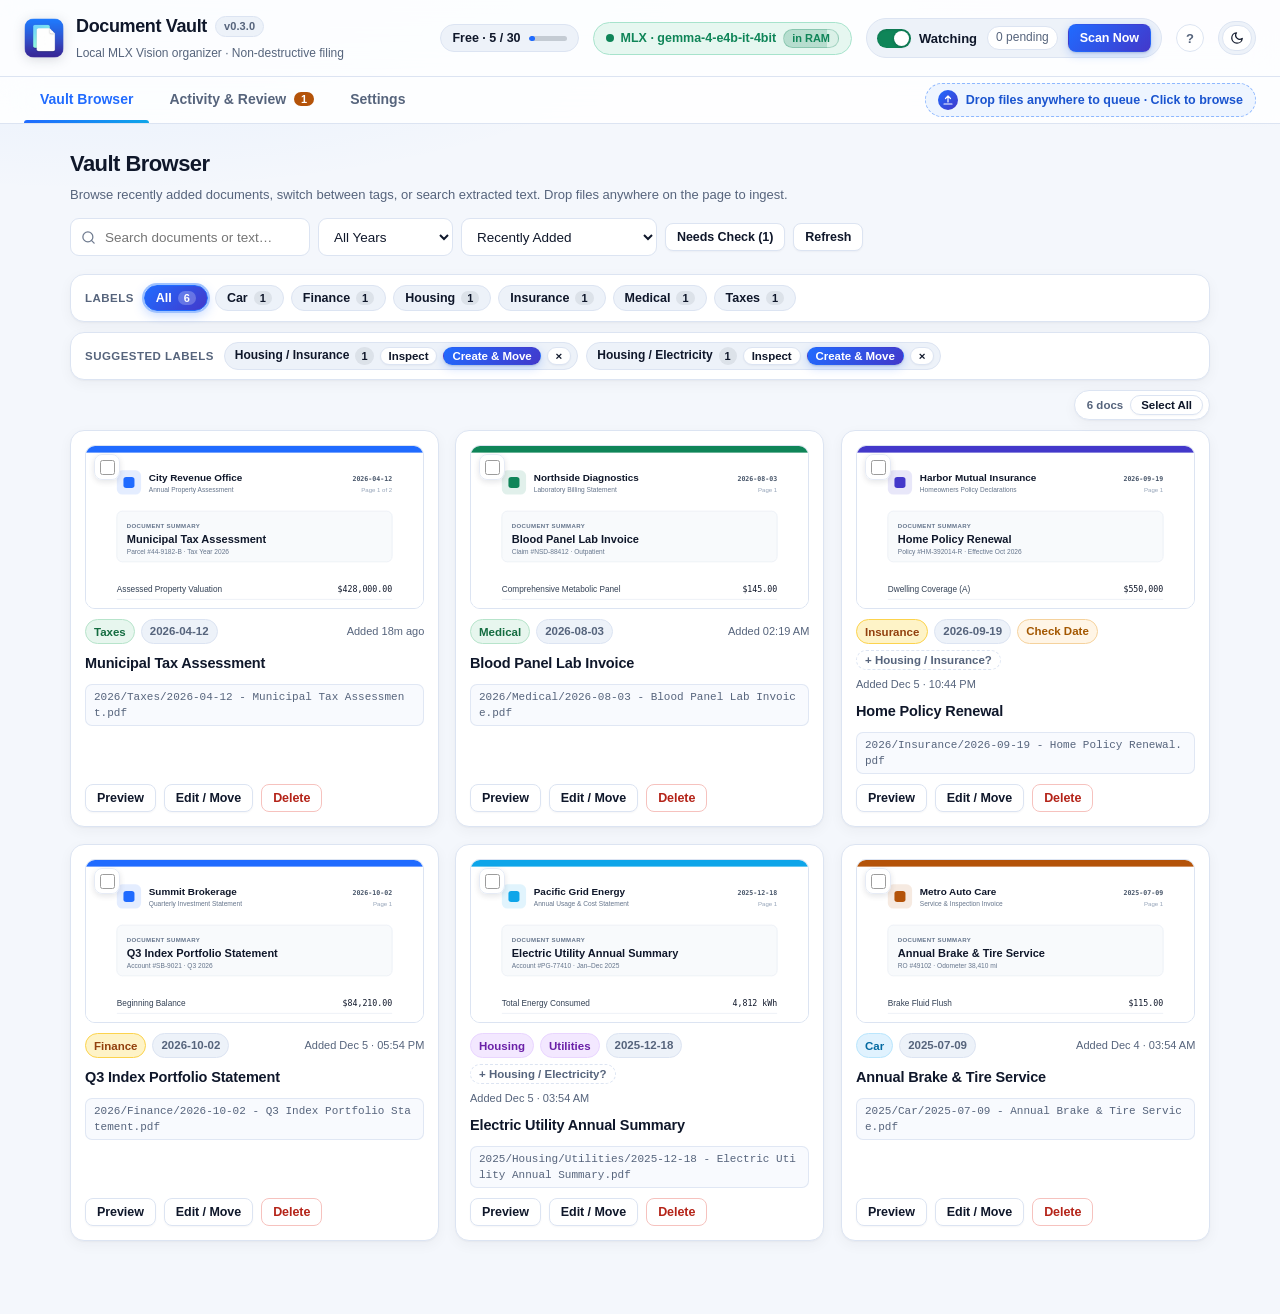
==== commit 9fc1f97b: "Update Document Vault website and latest.json" ====
--- a/demo/index.html
+++ b/demo/index.html
@@ -4,10 +4,10 @@
   <meta charset="UTF-8" />
   <meta name="viewport" content="width=device-width, initial-scale=1.0" />
   <title>Document Vault — Local AI Scan Organizer</title>
-  <link rel="icon" type="image/png" sizes="32x32" href="./icons/favicon-32x32.png?v=20261121j" />
-  <link rel="icon" type="image/png" sizes="16x16" href="./icons/favicon-16x16.png?v=20261121j" />
-  <link rel="shortcut icon" href="./icons/favicon-32x32.png?v=20261121j" />
-  <link rel="apple-touch-icon" sizes="180x180" href="./icons/apple-touch-icon.png?v=20261121j" />
+  <link rel="icon" type="image/png" sizes="32x32" href="./icons/favicon-32x32.png?v=20261122a" />
+  <link rel="icon" type="image/png" sizes="16x16" href="./icons/favicon-16x16.png?v=20261122a" />
+  <link rel="shortcut icon" href="./icons/favicon-32x32.png?v=20261122a" />
+  <link rel="apple-touch-icon" sizes="180x180" href="./icons/apple-touch-icon.png?v=20261122a" />
   <meta name="theme-color" content="#f4f7fc" media="(prefers-color-scheme: light)" />
   <meta name="theme-color" content="#090e1a" media="(prefers-color-scheme: dark)" />
   <script src="./demo-bootstrap.js"></script>
@@ -37,14 +37,14 @@
       }
     })();
   </script>
-  <link rel="stylesheet" href="./styles.css?v=20261121j" />
+  <link rel="stylesheet" href="./styles.css?v=20261123c" />
 </head>
 <body>
   <header class="topbar">
     <div class="topbar-left">
       <div class="brand">
         <span class="brand-icon" aria-hidden="true">
-          <img class="brand-icon-img" src="./icons/app-icon.png?v=20261121j" alt="" width="40" height="40" />
+          <img class="brand-icon-img" src="./icons/app-icon.png?v=20261122a" alt="" width="40" height="40" />
         </span>
         <div>
           <div class="brand-title-row">
@@ -57,6 +57,13 @@
     </div>
 
     <div class="topbar-right">
+      <button id="license-pill" class="license-pill hidden" type="button" title="Free tier usage — click to upgrade or activate a license">
+        <span id="license-pill-text">Free · 0 / 30</span>
+        <span class="license-pill-bar" aria-hidden="true">
+          <span id="license-pill-fill" class="license-pill-fill" style="width:0%"></span>
+        </span>
+      </button>
+
       <div class="vlm-pill-wrap">
         <button id="vlm-pill" class="status-pill status-neutral status-pill-btn" type="button" title="Local MLX Vision model status — click for details" aria-haspopup="dialog" aria-expanded="false">
           <span class="dot"></span>
@@ -145,7 +152,7 @@
     <div class="macos-notif-head">
       <div class="macos-notif-icon" aria-hidden="true">
         <span id="live-banner-dot" class="pulse-dot"></span>
-        <img class="notif-icon-img" src="./icons/app-icon.png?v=20261121j" alt="" width="34" height="34" />
+        <img class="notif-icon-img" src="./icons/app-icon.png?v=20261122a" alt="" width="34" height="34" />
       </div>
       <div class="macos-notif-text">
         <div id="live-banner-file" class="macos-notif-title">Processing…</div>
@@ -189,14 +196,21 @@
             <option value="date_asc">Document Date (Oldest)</option>
             <option value="title_asc">Title (A–Z)</option>
           </select>
+          <button id="vault-needs-check-btn" class="btn btn-secondary btn-sm vault-needs-check-btn hidden" type="button" title="Filter documents needing date or label check"></button>
+          <button id="vault-sug-filter-chip" class="btn btn-secondary btn-sm vault-sug-filter-chip hidden" type="button" title="Click to clear suggested label filter"></button>
           <button id="refresh-vault-btn" class="btn btn-secondary btn-sm" type="button">Refresh</button>
         </div>
       </div>
 
       <div class="vault-tag-nav" aria-label="Quick tag navigation">
-        <span class="vault-tag-nav-label">Tags</span>
-        <div id="vault-tag-bar" class="vault-tag-bar"></div>
-      </div>
+        <div class="vault-tag-row">
+          <span class="vault-tag-nav-label">Labels</span>
+          <div id="vault-tag-bar" class="vault-tag-bar"></div>
+        </div>
+        <div id="vault-subtag-bar" class="vault-subtag-bar hidden" aria-label="Sub-label navigation"></div>
+      </div>
+
+      <div id="vault-suggestions-strip" class="vault-suggestions-strip hidden" role="region" aria-label="Suggested new labels"></div>
 
       <div id="vault-grid-stage" class="vault-grid-stage">
         <div id="vault-float-sentinel" class="vault-float-sentinel" aria-hidden="true"></div>
@@ -438,11 +452,12 @@
             <div id="full-prompt-panel" class="full-prompt-panel hidden">
               <div class="prompt-warning-box" role="note">
                 <strong>Caution:</strong> Modifying the full system prompt overrides built-in filing rules.
-                Removing or renaming the 6 required JSON keys (<code>date</code>, <code>category</code>,
+                Removing or renaming the required JSON keys (<code>date</code>, <code>date_confidence</code>,
+                <code>date_source_page</code>, <code>category</code>, <code>label_confidence</code>,
                 <code>suggested_new_category</code>, <code>title</code>, <code>confidence</code>, <code>reason</code>)
                 conflicts with JSON schema enforcement and can cause extraction errors. Removing
                 <code>{categories}</code>, <code>{title_language_instruction}</code>, or <code>YYYY-MM-DD</code>
-                rules can degrade tag matching, title language, or date parsing.
+                rules can degrade label matching, title language, or date parsing.
               </div>
 
               <label class="field" style="margin-bottom:8px;">
@@ -477,12 +492,43 @@
           </div>
 
           <div class="field">
-            <span>Guided Categories</span>
+            <span>Guided Labels &amp; Sub-labels <small class="muted">(use <code>Parent/Sub-label</code> for hierarchy; click + to add a sub-label or ✎ to rename)</small></span>
             <div id="category-chips" class="chip-list"></div>
-            <div class="inline-input" style="max-width:360px;">
-              <input id="new-category-input" type="text" placeholder="Add category (e.g. Travel)" />
+            <div class="inline-input" style="max-width:420px;">
+              <input id="new-category-input" type="text" placeholder="Add label or sub-label (e.g. Housing/Internet)" />
               <button id="add-category-btn" class="btn btn-secondary btn-sm" type="button">Add</button>
             </div>
+          </div>
+
+          <div class="filing-rules-section">
+            <div class="filing-rules-head">
+              <div>
+                <span class="filing-rules-title">Filing Rules</span>
+                <span class="muted" style="font-size:12px;">Teach the organizer where specific senders or document types belong.</span>
+              </div>
+              <button id="add-rule-toggle-btn" class="btn btn-secondary btn-xs" type="button">+ Add Rule</button>
+            </div>
+            <div id="add-rule-form" class="add-rule-form hidden">
+              <div class="add-rule-grid">
+                <label class="field">
+                  <span>Match Keywords <small class="muted">(comma-separated, optional)</small></span>
+                  <input id="rule-keywords-input" type="text" placeholder="e.g. Telekom, Swisscom" />
+                </label>
+                <label class="field">
+                  <span>Or Document Description <small class="muted">(for AI)</small></span>
+                  <input id="rule-instruction-input" type="text" placeholder="e.g. Monthly internet &amp; mobile bills" />
+                </label>
+                <label class="field">
+                  <span>Target Label</span>
+                  <select id="rule-target-select"></select>
+                </label>
+              </div>
+              <div class="add-rule-actions">
+                <button id="rule-save-btn" class="btn btn-primary btn-xs" type="button">Save Rule</button>
+                <button id="rule-cancel-btn" class="btn btn-secondary btn-xs" type="button">Cancel</button>
+              </div>
+            </div>
+            <div id="filing-rules-list" class="filing-rules-list"></div>
           </div>
 
           <div class="masks-builder-grid">
@@ -564,12 +610,34 @@
             </label>
           </div>
         </div>
+
+        <div id="settings-license-card" class="settings-card settings-card-wide">
+          <div class="settings-card-head">
+            <span class="settings-icon" aria-hidden="true">
+              <svg viewBox="0 0 24 24" width="18" height="18" fill="none" stroke="currentColor" stroke-width="1.9" stroke-linecap="round" stroke-linejoin="round">
+                <path d="M21 2l-2 2m-7.61 7.61a5.5 5.5 0 1 1-7.778 7.778 5.5 5.5 0 0 1 7.777-7.777zm0 0L15.5 7.5m0 0l3 3L22 7l-3-3m-3.5 3.5L19 4"></path>
+              </svg>
+            </span>
+            <div style="flex:1;">
+              <div style="display:flex; align-items:center; justify-content:space-between; gap:10px; flex-wrap:wrap;">
+                <h3>License &amp; Plan</h3>
+                <span id="settings-license-badge" class="tag">Free Tier</span>
+              </div>
+              <p class="muted">Manage your active vault's free-tier quota or Polar.sh license activation on this Mac.</p>
+            </div>
+          </div>
+          <div id="settings-license-body" class="settings-license-body">
+            <p class="muted" style="margin:0;">Checking license status…</p>
+          </div>
+        </div>
       </form>
 
       <div class="settings-footer-bar">
         <span class="muted">Document Vault · Local Apple Silicon AI</span>
         <div class="settings-footer-links">
           <button id="settings-welcome-guide-btn" class="btn-link" type="button">Welcome Guide</button>
+          <span class="muted" aria-hidden="true">·</span>
+          <a id="settings-support-link" class="btn-link" href="mailto:support@document-vault.app?subject=Document%20Vault%20Support">Support</a>
           <span class="muted" aria-hidden="true">·</span>
           <button id="open-licenses-btn" class="btn-link" type="button">Third-Party Licenses</button>
         </div>
@@ -770,6 +838,67 @@
     </div>
   </div>
 
+  <!-- License & Purchase Modal -->
+  <div id="license-modal" class="modal modal-license hidden" role="dialog" aria-modal="true" aria-labelledby="license-modal-title">
+    <div id="license-modal-backdrop" class="modal-backdrop"></div>
+    <div class="modal-card modal-card-license">
+      <div class="modal-header">
+        <div>
+          <h3 id="license-modal-title">Upgrade Document Vault</h3>
+          <p id="license-modal-subtitle" class="muted" style="margin:2px 0 0; font-size:12.5px;">One-time license · No subscription · Works offline after activation</p>
+        </div>
+        <button id="license-modal-close" class="btn btn-secondary btn-sm" type="button">Close</button>
+      </div>
+      <div id="license-modal-body" class="modal-body license-modal-body">
+        <div id="license-quota-banner" class="license-quota-banner">
+          <div class="license-quota-head">
+            <strong id="license-quota-title">0 of 30 free processed documents used</strong>
+            <span id="license-quota-pill" class="tag">Active Vault</span>
+          </div>
+          <div class="progress-bar-track">
+            <div id="license-quota-bar" class="progress-bar-fill" style="width:0%"></div>
+          </div>
+          <p class="muted" style="margin:0; font-size:12px;">
+            Browsing, searching, previews, and Finder access always stay free. Deleting a processed document immediately frees a slot.
+          </p>
+        </div>
+
+        <div id="license-active-panel" class="license-active-panel hidden"></div>
+
+        <div id="license-plans-section" class="license-plans-section">
+          <div class="license-plans-toolbar">
+            <span class="muted" style="font-size:12px;">Price currency display (Polar applies your local currency &amp; VAT at checkout):</span>
+            <div id="license-currency-switch" class="license-currency-switch" role="group" aria-label="Currency selection">
+              <button type="button" class="currency-opt-btn" data-currency="USD" aria-pressed="true">$ USD</button>
+              <button type="button" class="currency-opt-btn" data-currency="EUR" aria-pressed="false">€ EUR</button>
+              <button type="button" class="currency-opt-btn" data-currency="CHF" aria-pressed="false">CHF</button>
+            </div>
+          </div>
+          <div id="license-plans-grid" class="license-plans-grid"></div>
+        </div>
+
+        <div id="license-activate-box" class="license-activate-box">
+          <div class="license-activate-head">
+            <strong>Already have a license key?</strong>
+            <span class="muted" style="font-size:12px;">Paste your Polar.sh key to unlock unlimited AI processing on this Mac.</span>
+          </div>
+          <form id="license-activate-form" class="license-activate-form">
+            <input
+              id="license-key-input"
+              type="text"
+              placeholder="DVP-XXXX-XXXX-XXXX"
+              autocomplete="off"
+              spellcheck="false"
+              aria-label="License key"
+            />
+            <button id="license-activate-btn" class="btn btn-primary" type="submit">Activate Key</button>
+          </form>
+          <div id="license-activate-status" class="license-activate-status muted hidden" role="status"></div>
+        </div>
+      </div>
+    </div>
+  </div>
+
   <!-- Modal for Vault preview / edit -->
   <div id="doc-modal" class="modal hidden" role="dialog" aria-modal="true">
     <div class="modal-backdrop"></div>
@@ -784,6 +913,6 @@
 
   <div id="toast-container" class="toast-container"></div>
   <script src="./demo-server.js"></script>
-  <script src="./app.js?v=20261121j"></script>
+  <script type="module" src="./js/main.js?v=20261123c"></script>
 </body>
 </html>
--- a/demo/styles.css
+++ b/demo/styles.css
@@ -1,4315 +1,15 @@
-:root {
-  color-scheme: light;
-  --bg: #f4f7fc;
-  --bg-glow-a: rgba(32, 122, 254, 0.085);
-  --bg-glow-b: rgba(79, 70, 229, 0.06);
-  --bg-glow-c: rgba(45, 212, 191, 0.055);
-  --surface: #ffffff;
-  --surface-alt: #edf2f9;
-  --surface-subtle: #f8fafe;
-  --surface-glass: rgba(255, 255, 255, 0.86);
-  --surface-glass-soft: rgba(255, 255, 255, 0.78);
-  --border: #dce4f2;
-  --border-strong: #c0cde3;
-  --border-subtle: rgba(220, 228, 242, 0.85);
-  --text: #0f172a;
-  --muted: #56647c;
-  --primary: #206bff;
-  --primary-hover: #1857db;
-  --primary-indigo: #4338ca;
-  --aqua: #0ea5e9;
-  --mint: #14b8a6;
-  --primary-soft: #ecf3ff;
-  --primary-soft-hover: #dce9ff;
-  --primary-soft-border: #bfd6ff;
-  --primary-focus: #9ec2ff;
-  --primary-ring: rgba(32, 107, 255, 0.18);
-  --primary-soft-text: #1a54cf;
-  --primary-link-text: #1c50c4;
-  --primary-outline: rgba(32, 107, 255, 0.22);
-  --success: #0f8558;
-  --success-bg: #e6f7f0;
-  --success-border: #a7e3cc;
-  --warn: #a35700;
-  --warn-bg: #fff5e6;
-  --warn-border: #f5d29d;
-  --badge-bg: #b45309;
-  --danger: #b42318;
-  --danger-bg: #feeceb;
-  --danger-border: #f6c2be;
-  --danger-solid: #b42318;
-  --danger-solid-hover: #991b1b;
-  --switch-off: #bcc7da;
-  --radius: 14px;
-  --shadow: 0 1px 2px rgba(15, 23, 42, 0.04), 0 4px 14px rgba(15, 23, 42, 0.045);
-  --shadow-md: 0 4px 12px rgba(15, 23, 42, 0.06), 0 12px 28px rgba(15, 23, 42, 0.08);
-  --shadow-lg: 0 24px 60px rgba(15, 23, 42, 0.24);
-  --shadow-float: 0 10px 28px rgba(15, 23, 42, 0.13);
-  --backdrop: rgba(9, 14, 26, 0.48);
-  --drop-overlay-bg: rgba(9, 14, 26, 0.44);
-  --drop-hint-bg: #eef5ff;
-  --drop-hint-hover: #e1eeff;
-  --drop-hint-border: #8eb8ff;
-  --drop-hint-text: #1a54cf;
-  --selected-card-bg: #f3f7ff;
-  --reclass-hover-bg: #f7faff;
-  --vtp-count-bg: rgba(15, 23, 42, 0.075);
-  --select-badge-bg: rgba(255, 255, 255, 0.92);
-  --code-bg: #0b1120;
-  --code-text: #cbd5e1;
-  --shimmer-a: #ebf0f8;
-  --shimmer-b: #f7f9fd;
-  --toast-bg: #0f172a;
-  --toast-text: #ffffff;
-}
+/* Document Vault stylesheet manifest (ordered cascade, zero bundler) */
 
-:root[data-theme="dark"] {
-  color-scheme: dark;
-  --bg: #090e1a;
-  --bg-glow-a: rgba(32, 122, 254, 0.13);
-  --bg-glow-b: rgba(58, 40, 153, 0.12);
-  --bg-glow-c: rgba(45, 212, 191, 0.06);
-  --surface: #111728;
-  --surface-alt: #182138;
-  --surface-subtle: #141b2e;
-  --surface-glass: rgba(17, 23, 40, 0.84);
-  --surface-glass-soft: rgba(20, 27, 46, 0.88);
-  --border: #232f4c;
-  --border-strong: #32436b;
-  --border-subtle: rgba(35, 47, 76, 0.85);
-  --text: #e8eef9;
-  --muted: #93a3c0;
-  --primary: #3b82f6;
-  --primary-hover: #5896ff;
-  --primary-indigo: #6366f1;
-  --aqua: #38bdf8;
-  --mint: #2dd4bf;
-  --primary-soft: rgba(59, 130, 246, 0.16);
-  --primary-soft-hover: rgba(59, 130, 246, 0.24);
-  --primary-soft-border: rgba(56, 189, 248, 0.34);
-  --primary-focus: rgba(96, 165, 250, 0.52);
-  --primary-ring: rgba(59, 130, 246, 0.28);
-  --primary-soft-text: #93c5fd;
-  --primary-link-text: #7dd3fc;
-  --primary-outline: rgba(59, 130, 246, 0.32);
-  --success: #2dd4bf;
-  --success-bg: rgba(45, 212, 191, 0.13);
-  --success-border: rgba(45, 212, 191, 0.34);
-  --warn: #fbbf24;
-  --warn-bg: rgba(217, 119, 6, 0.16);
-  --warn-border: rgba(251, 191, 36, 0.34);
-  --badge-bg: #d97706;
-  --danger: #f87171;
-  --danger-bg: rgba(220, 53, 69, 0.16);
-  --danger-border: rgba(248, 113, 113, 0.36);
-  --danger-solid: #dc2626;
-  --danger-solid-hover: #ef4444;
-  --switch-off: #3c4a66;
-  --shadow: 0 2px 10px rgba(0, 0, 0, 0.36), inset 0 1px 0 rgba(255, 255, 255, 0.03);
-  --shadow-md: 0 10px 26px rgba(0, 0, 0, 0.48), inset 0 1px 0 rgba(255, 255, 255, 0.04);
-  --shadow-lg: 0 24px 60px rgba(0, 0, 0, 0.7);
-  --shadow-float: 0 12px 28px rgba(0, 0, 0, 0.52);
-  --backdrop: rgba(3, 6, 14, 0.74);
-  --drop-overlay-bg: rgba(3, 6, 14, 0.72);
-  --drop-hint-bg: rgba(56, 189, 248, 0.1);
-  --drop-hint-hover: rgba(56, 189, 248, 0.18);
-  --drop-hint-border: rgba(56, 189, 248, 0.38);
-  --drop-hint-text: #7dd3fc;
-  --selected-card-bg: rgba(59, 130, 246, 0.12);
-  --reclass-hover-bg: #1a233b;
-  --vtp-count-bg: rgba(232, 238, 249, 0.11);
-  --select-badge-bg: rgba(17, 23, 40, 0.9);
-  --code-bg: #070b14;
-  --code-text: #cbd5e1;
-  --shimmer-a: #182034;
-  --shimmer-b: #222d47;
-  --toast-bg: #1a233a;
-  --toast-text: #e8eef9;
-}
-
-@media (prefers-color-scheme: dark) {
-  :root:not([data-theme]) {
-    color-scheme: dark;
-    --bg: #090e1a;
-    --bg-glow-a: rgba(32, 122, 254, 0.13);
-    --bg-glow-b: rgba(58, 40, 153, 0.12);
-    --bg-glow-c: rgba(45, 212, 191, 0.06);
-    --surface: #111728;
-    --surface-alt: #182138;
-    --surface-subtle: #141b2e;
-    --surface-glass: rgba(17, 23, 40, 0.84);
-    --surface-glass-soft: rgba(20, 27, 46, 0.88);
-    --border: #232f4c;
-    --border-strong: #32436b;
-    --border-subtle: rgba(35, 47, 76, 0.85);
-    --text: #e8eef9;
-    --muted: #93a3c0;
-    --primary: #3b82f6;
-    --primary-hover: #5896ff;
-    --primary-indigo: #6366f1;
-    --aqua: #38bdf8;
-    --mint: #2dd4bf;
-    --primary-soft: rgba(59, 130, 246, 0.16);
-    --primary-soft-hover: rgba(59, 130, 246, 0.24);
-    --primary-soft-border: rgba(56, 189, 248, 0.34);
-    --primary-focus: rgba(96, 165, 250, 0.52);
-    --primary-ring: rgba(59, 130, 246, 0.28);
-    --primary-soft-text: #93c5fd;
-    --primary-link-text: #7dd3fc;
-    --primary-outline: rgba(59, 130, 246, 0.32);
-    --success: #2dd4bf;
-    --success-bg: rgba(45, 212, 191, 0.13);
-    --success-border: rgba(45, 212, 191, 0.34);
-    --warn: #fbbf24;
-    --warn-bg: rgba(217, 119, 6, 0.16);
-    --warn-border: rgba(251, 191, 36, 0.34);
-    --badge-bg: #d97706;
-    --danger: #f87171;
-    --danger-bg: rgba(220, 53, 69, 0.16);
-    --danger-border: rgba(248, 113, 113, 0.36);
-    --danger-solid: #dc2626;
-    --danger-solid-hover: #ef4444;
-    --switch-off: #3c4a66;
-    --shadow: 0 2px 10px rgba(0, 0, 0, 0.36), inset 0 1px 0 rgba(255, 255, 255, 0.03);
-    --shadow-md: 0 10px 26px rgba(0, 0, 0, 0.48), inset 0 1px 0 rgba(255, 255, 255, 0.04);
-    --shadow-lg: 0 24px 60px rgba(0, 0, 0, 0.7);
-    --shadow-float: 0 12px 28px rgba(0, 0, 0, 0.52);
-    --backdrop: rgba(3, 6, 14, 0.74);
-    --drop-overlay-bg: rgba(3, 6, 14, 0.72);
-    --drop-hint-bg: rgba(56, 189, 248, 0.1);
-    --drop-hint-hover: rgba(56, 189, 248, 0.18);
-    --drop-hint-border: rgba(56, 189, 248, 0.38);
-    --drop-hint-text: #7dd3fc;
-    --selected-card-bg: rgba(59, 130, 246, 0.12);
-    --reclass-hover-bg: #1a233b;
-    --vtp-count-bg: rgba(232, 238, 249, 0.11);
-    --select-badge-bg: rgba(17, 23, 40, 0.9);
-    --code-bg: #070b14;
-    --code-text: #cbd5e1;
-    --shimmer-a: #182034;
-    --shimmer-b: #222d47;
-    --toast-bg: #1a233a;
-    --toast-text: #e8eef9;
-  }
-}
-
-* {
-  box-sizing: border-box;
-}
-
-body {
-  margin: 0;
-  min-height: 100vh;
-  font-family: "SF Pro Text", "SF Pro Display", -apple-system, BlinkMacSystemFont, "Inter", "Segoe UI", Roboto, sans-serif;
-  -webkit-font-smoothing: antialiased;
-  -moz-osx-font-smoothing: grayscale;
-  background:
-    radial-gradient(1050px 380px at 8% -4%, var(--bg-glow-a), transparent 60%),
-    radial-gradient(880px 340px at 92% -6%, var(--bg-glow-b), transparent 56%),
-    radial-gradient(720px 260px at 52% -8%, var(--bg-glow-c), transparent 58%),
-    var(--bg);
-  background-attachment: fixed;
-  color: var(--text);
-  line-height: 1.48;
-}
-
-html.modal-open {
-  overflow: hidden;
-  overscroll-behavior: none;
-}
-
-body.modal-open {
-  overscroll-behavior: none;
-}
-
-.topbar {
-  background: var(--surface-glass);
-  backdrop-filter: blur(18px) saturate(1.5);
-  -webkit-backdrop-filter: blur(18px) saturate(1.5);
-  border-bottom: 1px solid var(--border);
-  padding: 13px 24px;
-  display: flex;
-  flex-wrap: wrap;
-  align-items: center;
-  justify-content: space-between;
-  gap: 16px;
-}
-
-.brand {
-  display: flex;
-  align-items: center;
-  gap: 12px;
-}
-
-.brand-icon {
-  width: 40px;
-  height: 40px;
-  border-radius: 10px;
-  background: transparent;
-  display: grid;
-  place-items: center;
-  flex-shrink: 0;
-}
-
-.brand-icon-img {
-  width: 40px;
-  height: 40px;
-  display: block;
-  object-fit: contain;
-  filter: drop-shadow(0 2px 6px rgba(15, 23, 42, 0.16));
-}
-
-.brand-title-row {
-  display: flex;
-  align-items: center;
-  gap: 8px;
-}
-
-.brand h1 {
-  margin: 0;
-  font-size: 18px;
-  font-weight: 700;
-  letter-spacing: -0.02em;
-}
-
-.app-version-badge {
-  display: inline-flex;
-  align-items: center;
-  padding: 1px 8px;
-  border-radius: 999px;
-  background: var(--surface-alt);
-  border: 1px solid var(--border);
-  color: var(--muted);
-  font-size: 11px;
-  font-weight: 600;
-  font-variant-numeric: tabular-nums;
-  line-height: 1.5;
-  letter-spacing: 0.01em;
-}
-
-.app-version-badge:empty {
-  display: none;
-}
-
-.subtitle {
-  font-size: 12px;
-  color: var(--muted);
-}
-
-.topbar-right {
-  display: flex;
-  flex-wrap: wrap;
-  align-items: center;
-  gap: 14px;
-}
-
-.status-pill {
-  display: inline-flex;
-  align-items: center;
-  gap: 7px;
-  padding: 6px 12px;
-  border-radius: 999px;
-  font-size: 12.5px;
-  font-weight: 600;
-  border: 1px solid var(--border);
-  background: var(--surface-alt);
-}
-
-.status-pill .dot {
-  width: 8px;
-  height: 8px;
-  border-radius: 50%;
-  background: var(--muted);
-}
-
-.status-ok {
-  background: var(--success-bg);
-  border-color: var(--success-border);
-  color: var(--success);
-}
-.status-ok .dot { background: var(--success); }
-
-.status-warn {
-  background: var(--warn-bg);
-  border-color: var(--warn-border);
-  color: var(--warn);
-}
-.status-warn .dot { background: var(--warn); }
-
-.status-err {
-  background: var(--danger-bg);
-  border-color: var(--danger-border);
-  color: var(--danger);
-}
-.status-err .dot { background: var(--danger); }
-
-.ram-badge {
-  display: inline-flex;
-  align-items: center;
-  padding: 1px 8px;
-  border-radius: 999px;
-  font-size: 11px;
-  font-weight: 600;
-  line-height: 1.35;
-  background: linear-gradient(
-    90deg,
-    color-mix(in srgb, currentColor 22%, transparent) calc(var(--ram-pct, 100) * 1%),
-    color-mix(in srgb, currentColor 5%, transparent) 0
-  );
-  border: 1px solid color-mix(in srgb, currentColor 26%, transparent);
-  transition: background 0.35s linear;
-}
-
-.watcher-controls {
-  display: flex;
-  align-items: center;
-  gap: 10px;
-  padding: 5px 10px;
-  background: var(--surface-alt);
-  border: 1px solid var(--border);
-  border-radius: 999px;
-}
-
-.theme-controls {
-  display: inline-flex;
-  align-items: center;
-  gap: 2px;
-  padding: 3px;
-  background: var(--surface-alt);
-  border: 1px solid var(--border);
-  border-radius: 999px;
-}
-
-.theme-opt-btn {
-  appearance: none;
-  border: 1px solid transparent;
-  background: transparent;
-  color: var(--muted);
-  height: 26px;
-  min-width: 28px;
-  padding: 0 7px;
-  border-radius: 999px;
-  font-size: 12px;
-  font-weight: 600;
-  cursor: pointer;
-  display: inline-flex;
-  align-items: center;
-  justify-content: center;
-  gap: 5px;
-  line-height: 1;
-  transition: background 0.15s ease, color 0.15s ease, border-color 0.15s ease, box-shadow 0.15s ease;
-}
-
-.theme-opt-btn:hover {
-  color: var(--text);
-  background: var(--primary-soft);
-}
-
-.theme-opt-btn.active {
-  background: var(--primary);
-  color: #fff;
-  border-color: var(--primary);
-  box-shadow: 0 1px 4px rgba(15, 23, 42, 0.22);
-}
-
-.theme-opt-btn.active:hover {
-  background: var(--primary-hover);
-  color: #fff;
-}
-
-.theme-controls.is-auto .theme-opt-btn {
-  background: var(--surface);
-  color: var(--text);
-  border-color: var(--border);
-}
-
-.theme-controls.is-auto .theme-opt-btn:hover {
-  color: var(--primary-soft-text);
-  background: var(--primary-soft);
-  border-color: var(--primary-soft-border);
-}
-
-.theme-auto-btn {
-  padding: 0 10px;
-}
-
-.theme-opt-btn:focus-visible {
-  outline: 2px solid var(--primary);
-  outline-offset: 2px;
-}
-
-:root[data-theme-mode="auto"][data-theme="dark"] #theme-dark-btn,
-:root[data-theme-mode="auto"][data-theme="light"] #theme-light-btn,
-:root[data-theme-mode="auto"] #theme-auto-btn {
-  display: none;
-}
-
-.switch-label {
-  display: inline-flex;
-  align-items: center;
-  gap: 8px;
-  cursor: pointer;
-  font-size: 13px;
-  font-weight: 600;
-}
-
-.switch-label input {
-  display: none;
-}
-
-.switch-track {
-  width: 34px;
-  height: 19px;
-  border-radius: 999px;
-  background: var(--switch-off);
-  box-shadow: inset 0 1px 2px rgba(15, 23, 42, 0.14);
-  position: relative;
-  transition: background 0.15s ease;
-}
-
-.switch-track::after {
-  content: "";
-  width: 15px;
-  height: 15px;
-  border-radius: 50%;
-  background: #fff;
-  box-shadow: 0 1px 3px rgba(15, 23, 42, 0.24);
-  position: absolute;
-  top: 2px;
-  left: 2px;
-  transition: transform 0.15s ease;
-}
-
-.switch-label input:checked + .switch-track {
-  background: var(--success);
-}
-
-.switch-label input:checked + .switch-track::after {
-  transform: translateX(15px);
-}
-
-.muted-chip {
-  font-size: 12px;
-  font-variant-numeric: tabular-nums;
-  color: var(--muted);
-  padding: 2px 8px;
-  background: var(--surface);
-  border-radius: 999px;
-  border: 1px solid var(--border);
-}
-
-.tabs-bar {
-  display: flex;
-  flex-wrap: wrap;
-  align-items: center;
-  justify-content: space-between;
-  gap: 12px;
-  padding: 0 24px;
-  background: var(--surface-glass);
-  backdrop-filter: blur(18px) saturate(1.5);
-  -webkit-backdrop-filter: blur(18px) saturate(1.5);
-  border-bottom: 1px solid var(--border);
-}
-
-.tabs {
-  position: relative;
-  display: flex;
-  gap: 4px;
-}
-
-.drop-hint-pill {
-  appearance: none;
-  display: inline-flex;
-  align-items: center;
-  gap: 8px;
-  padding: 6px 12px;
-  margin: 6px 0;
-  border-radius: 999px;
-  border: 1px dashed var(--drop-hint-border);
-  background: var(--drop-hint-bg);
-  color: var(--drop-hint-text);
-  font-size: 12.5px;
-  font-weight: 600;
-  cursor: pointer;
-  transition: background 0.16s ease, border-color 0.16s ease, transform 0.12s ease, box-shadow 0.16s ease;
-}
-
-.drop-hint-pill:hover {
-  background: var(--drop-hint-hover);
-  border-color: var(--primary);
-  transform: translateY(-1px);
-  box-shadow: 0 3px 10px rgba(59, 91, 253, 0.16);
-}
-
-.drop-hint-icon {
-  width: 20px;
-  height: 20px;
-  border-radius: 999px;
-  background: linear-gradient(135deg, var(--primary), var(--primary-indigo));
-  color: #fff;
-  display: grid;
-  place-items: center;
-  font-size: 11px;
-  font-weight: 700;
-  flex-shrink: 0;
-}
-
-.global-drop-overlay {
-  position: fixed;
-  inset: 0;
-  z-index: 80;
-  background: var(--drop-overlay-bg);
-  backdrop-filter: blur(4px);
-  -webkit-backdrop-filter: blur(4px);
-  display: grid;
-  place-items: center;
-  padding: 24px;
-  pointer-events: none;
-  animation: fadeIn 0.14s ease;
-}
-
-.global-drop-card {
-  width: min(540px, 92vw);
-  background: var(--surface);
-  border: 2.5px dashed var(--primary);
-  border-radius: 18px;
-  padding: 38px 28px;
-  text-align: center;
-  box-shadow: var(--shadow-lg);
-}
-
-.global-drop-card h2 {
-  margin: 0 0 8px;
-  font-size: 19px;
-  color: var(--text);
-}
-
-.global-drop-card p {
-  margin: 0;
-  font-size: 13.5px;
-  color: var(--muted);
-}
-
-.global-drop-card code {
-  font-family: ui-monospace, SFMono-Regular, Menlo, monospace;
-  background: var(--surface-alt);
-  padding: 1px 5px;
-  border-radius: 5px;
-  border: 1px solid var(--border);
-}
-
-.tab {
-  appearance: none;
-  border: none;
-  background: transparent;
-  padding: 13px 16px;
-  font-size: 14px;
-  font-weight: 600;
-  color: var(--muted);
-  cursor: pointer;
-  border-bottom: 2px solid transparent;
-  display: inline-flex;
-  align-items: center;
-  gap: 8px;
-  transition: color 0.18s ease;
-}
-
-.tab:hover {
-  color: var(--text);
-}
-
-.tab.active {
-  color: var(--primary);
-  border-bottom-color: var(--primary);
-}
-
-.tabs.has-indicator .tab.active {
-  border-bottom-color: transparent;
-}
-
-.tab-indicator {
-  position: absolute;
-  left: 0;
-  bottom: 0;
-  height: 2.5px;
-  border-radius: 999px 999px 0 0;
-  background: linear-gradient(90deg, var(--primary) 0%, var(--aqua) 100%);
-  pointer-events: none;
-  opacity: 0;
-  transform: translate3d(0, 0, 0);
-  transition: transform 0.38s cubic-bezier(0.22, 1, 0.36, 1), width 0.38s cubic-bezier(0.22, 1, 0.36, 1), opacity 0.16s ease;
-  will-change: transform, width;
-}
-
-.tabs.has-indicator .tab-indicator {
-  opacity: 1;
-}
-
-.badge {
-  background: var(--badge-bg);
-  color: #fff;
-  font-size: 11px;
-  padding: 1px 7px;
-  border-radius: 999px;
-}
-
-.hidden {
-  display: none !important;
-}
-
-.container {
-  max-width: 1180px;
-  margin: 24px auto;
-  padding: 0 20px 48px;
-}
-
-html.is-tab-transitioning,
-body.is-tab-transitioning {
-  overflow-x: clip;
-}
-
-html[data-booting-tab="true"] .tab.active {
-  color: var(--muted);
-  border-bottom-color: transparent;
-}
-
-html[data-booting-tab="true"] .tab-panel.active {
-  display: none;
-}
-
-.tab-panels-stage {
-  position: relative;
-}
-
-.tab-panel {
-  display: none;
-}
-
-.tab-panel.active {
-  display: block;
-}
-
-.tab-panel.is-entering {
-  position: relative;
-  z-index: 2;
-  will-change: transform, opacity;
-}
-
-.tab-panel.is-leaving {
-  display: block;
-  position: absolute;
-  top: 0;
-  left: 0;
-  right: 0;
-  z-index: 1;
-  pointer-events: none;
-  will-change: transform, opacity;
-}
-
-.tab-panel.is-entering.is-slide-forward {
-  animation: tabSlideInFromRight 0.38s cubic-bezier(0.22, 1, 0.36, 1) both;
-}
-
-.tab-panel.is-leaving.is-slide-forward {
-  animation: tabSlideOutToLeft 0.38s cubic-bezier(0.22, 1, 0.36, 1) both;
-}
-
-.tab-panel.is-entering.is-slide-backward {
-  animation: tabSlideInFromLeft 0.38s cubic-bezier(0.22, 1, 0.36, 1) both;
-}
-
-.tab-panel.is-leaving.is-slide-backward {
-  animation: tabSlideOutToRight 0.38s cubic-bezier(0.22, 1, 0.36, 1) both;
-}
-
-.btn {
-  border: 1px solid transparent;
-  border-radius: 9px;
-  padding: 8px 14px;
-  font-size: 13px;
-  font-weight: 600;
-  letter-spacing: -0.005em;
-  cursor: pointer;
-  display: inline-flex;
-  align-items: center;
-  justify-content: center;
-  gap: 6px;
-  transition: background 0.16s ease, border-color 0.16s ease, transform 0.12s ease, box-shadow 0.16s ease;
-}
-
-.btn:active:not(:disabled) {
-  transform: scale(0.97);
-}
-
-.btn:disabled {
-  opacity: 0.55;
-  cursor: not-allowed;
-}
-
-.btn-sm {
-  padding: 6px 11px;
-  font-size: 12.5px;
-  border-radius: 8px;
-}
-
-.btn-xs {
-  padding: 4px 8px;
-  font-size: 11.5px;
-  border-radius: 7px;
-}
-
-.btn-primary {
-  background: linear-gradient(135deg, var(--primary) 0%, var(--primary-indigo) 100%);
-  color: #fff;
-  box-shadow: 0 1px 2px rgba(15, 23, 42, 0.14), 0 3px 10px rgba(32, 107, 255, 0.25);
-}
-.btn-primary:hover:not(:disabled) {
-  background: linear-gradient(135deg, var(--primary-hover) 0%, var(--primary-indigo) 100%);
-  box-shadow: 0 2px 4px rgba(15, 23, 42, 0.18), 0 5px 14px rgba(32, 107, 255, 0.34);
-}
-
-.btn-secondary {
-  background: var(--surface);
-  color: var(--text);
-  border-color: var(--border);
-  box-shadow: 0 1px 2px rgba(15, 23, 42, 0.04);
-}
-.btn-secondary:hover:not(:disabled) {
-  background: var(--surface-alt);
-  border-color: var(--border-strong);
-}
-
-.btn-success {
-  background: var(--success);
-  color: #fff;
-}
-
-.btn-danger {
-  background: var(--danger-solid);
-  color: #fff;
-  border-color: var(--danger-solid);
-}
-.btn-danger:hover:not(:disabled) {
-  background: var(--danger-solid-hover);
-  border-color: var(--danger-solid-hover);
-}
-
-.btn-ghost-danger {
-  background: transparent;
-  color: var(--danger);
-  border-color: var(--danger-border);
-}
-.btn-ghost-danger:hover:not(:disabled) {
-  background: var(--danger-bg);
-}
-
-.dropzone-icon {
-  width: 48px;
-  height: 48px;
-  margin: 0 auto 12px;
-  border-radius: 13px;
-  background: linear-gradient(135deg, var(--primary-soft) 0%, rgba(45, 212, 191, 0.14) 100%);
-  border: 1px solid var(--primary-soft-border);
-  color: var(--primary);
-  display: grid;
-  place-items: center;
-  font-size: 22px;
-  font-weight: 700;
-}
-
-.card-stack {
-  margin-top: 20px;
-  display: flex;
-  flex-direction: column;
-  gap: 16px;
-}
-
-.doc-card {
-  background: var(--surface);
-  border: 1px solid var(--border);
-  border-radius: var(--radius);
-  box-shadow: var(--shadow);
-  padding: 18px;
-  display: grid;
-  grid-template-columns: 260px 1fr;
-  gap: 20px;
-  animation: cardEnter 0.28s cubic-bezier(0.22, 1, 0.36, 1);
-  transition: opacity 0.2s ease, transform 0.2s ease, box-shadow 0.2s ease;
-}
-
-.doc-card:hover {
-  box-shadow: var(--shadow-md);
-}
-
-.card-exiting {
-  opacity: 0;
-  transform: translateY(-6px) scale(0.985);
-}
-
-@media (max-width: 780px) {
-  .doc-card {
-    grid-template-columns: 1fr;
-  }
-}
-
-.preview-pane {
-  display: flex;
-  flex-direction: column;
-  gap: 8px;
-}
-
-.preview-frame {
-  background: var(--surface-alt);
-  border: 1px solid var(--border);
-  border-radius: 8px;
-  height: 310px;
-  display: grid;
-  place-items: center;
-  overflow: hidden;
-  position: relative;
-  cursor: zoom-in;
-}
-
-.preview-frame img {
-  max-width: 100%;
-  max-height: 100%;
-  object-fit: contain;
-}
-
-.pdf-viewer-frame {
-  width: 100%;
-  height: 70vh;
-  border: 1px solid var(--border);
-  border-radius: 8px;
-  background: var(--surface-alt);
-}
-
-.image-viewer-full {
-  max-width: 100%;
-  max-height: 70vh;
-  display: block;
-  margin: 0 auto;
-  border-radius: 8px;
-  border: 1px solid var(--border);
-}
-
-.viewer-frame-wrap {
-  border: 1px solid var(--border);
-  border-radius: 8px;
-  background: var(--surface-alt);
-  overflow: hidden;
-  display: flex;
-  align-items: center;
-  justify-content: center;
-}
-
-.viewer-frame-wrap .pdf-viewer-frame,
-.viewer-frame-wrap .image-viewer-full {
-  border: none;
-  border-radius: 0;
-}
-
-.preview-toolbar {
-  display: flex;
-  flex-wrap: wrap;
-  align-items: center;
-  justify-content: space-between;
-  gap: 10px;
-  padding: 8px 12px;
-  background: var(--surface-alt);
-  border: 1px solid var(--border);
-  border-radius: 10px;
-}
-
-.preview-toolbar-group {
-  display: flex;
-  flex-wrap: wrap;
-  align-items: center;
-  gap: 8px;
-}
-
-.preview-page-nav {
-  display: inline-flex;
-  align-items: center;
-  gap: 6px;
-}
-
-.preview-page-label {
-  display: inline-flex;
-  align-items: center;
-  gap: 5px;
-  font-size: 12.5px;
-  font-weight: 600;
-  color: var(--muted);
-}
-
-.preview-page-input {
-  width: 52px;
-  padding: 3px 6px;
-  border-radius: 6px;
-  border: 1px solid var(--border);
-  background: var(--surface);
-  color: var(--text);
-  font-size: 12.5px;
-  font-weight: 600;
-  text-align: center;
-}
-
-.preview-page-input:focus {
-  outline: 2px solid var(--primary-focus);
-  border-color: var(--primary);
-}
-
-.preview-rotate-status {
-  font-size: 12px;
-  font-weight: 600;
-}
-
-.preview-rotate-btn {
-  display: inline-flex;
-  align-items: center;
-  justify-content: center;
-  width: 32px;
-  height: 30px;
-  padding: 0;
-}
-
-.btn-xs.preview-rotate-btn {
-  width: 26px;
-  height: 24px;
-}
-
-.preview-pane-controls {
-  flex-wrap: wrap;
-  justify-content: space-between;
-  align-items: center;
-}
-
-.preview-rotate-inline {
-  display: inline-flex;
-  align-items: center;
-  gap: 4px;
-  margin-left: auto;
-}
-
-.pdf-scroll-viewer {
-  width: 100%;
-  height: 70vh;
-  overflow-y: auto;
-  overscroll-behavior: contain;
-  display: flex;
-  flex-direction: column;
-  align-items: center;
-  gap: 16px;
-  padding: 16px;
-  scroll-behavior: smooth;
-}
-
-.pdf-page-slot {
-  position: relative;
-  width: min(100%, 720px);
-  flex-shrink: 0;
-  display: grid;
-  place-items: center;
-  background: var(--surface);
-  border: 1px solid var(--border);
-  border-radius: 6px;
-  box-shadow: var(--shadow);
-  overflow: hidden;
-}
-
-.pdf-page-img {
-  width: 100%;
-  height: 100%;
-  object-fit: contain;
-  display: block;
-  transform-origin: center center;
-  will-change: transform;
-}
-
-.pdf-page-badge {
-  position: absolute;
-  top: 8px;
-  right: 8px;
-  z-index: 2;
-  padding: 2px 8px;
-  border-radius: 999px;
-  font-size: 11px;
-  font-weight: 600;
-  background: var(--surface-glass);
-  color: var(--muted);
-  border: 1px solid var(--border);
-  pointer-events: none;
-  backdrop-filter: blur(4px);
-}
-
-.preview-modal-footer {
-  display: flex;
-  flex-wrap: wrap;
-  align-items: center;
-  justify-content: space-between;
-  gap: 10px;
-}
-
-.preview-invert-toggle {
-  display: none;
-}
-
-:root[data-theme="dark"] .preview-invert-toggle {
-  display: inline-flex;
-}
-
-@media (prefers-color-scheme: dark) {
-  :root:not([data-theme]) .preview-invert-toggle {
-    display: inline-flex;
-  }
-}
-
-.vault-thumb img,
-.preview-frame img,
-.image-viewer-full,
-.pdf-viewer-frame,
-.pdf-page-img,
-.scan-queue-thumb img,
-.activity-thumb img {
-  transition: filter 0.18s ease;
-}
-
-:root[data-theme="dark"][data-invert-docs-dark="true"] .vault-thumb img,
-:root[data-theme="dark"][data-invert-docs-dark="true"] .preview-frame img,
-:root[data-theme="dark"][data-invert-docs-dark="true"] .image-viewer-full,
-:root[data-theme="dark"][data-invert-docs-dark="true"] .pdf-viewer-frame,
-:root[data-theme="dark"][data-invert-docs-dark="true"] .pdf-page-img,
-:root[data-theme="dark"][data-invert-docs-dark="true"] .scan-queue-thumb img,
-:root[data-theme="dark"][data-invert-docs-dark="true"] .activity-thumb img {
-  filter: invert(0.91) hue-rotate(180deg) contrast(1.05);
-}
-
-@media (prefers-color-scheme: dark) {
-  :root:not([data-theme])[data-invert-docs-dark="true"] .vault-thumb img,
-  :root:not([data-theme])[data-invert-docs-dark="true"] .preview-frame img,
-  :root:not([data-theme])[data-invert-docs-dark="true"] .image-viewer-full,
-  :root:not([data-theme])[data-invert-docs-dark="true"] .pdf-viewer-frame,
-  :root:not([data-theme])[data-invert-docs-dark="true"] .pdf-page-img,
-  :root:not([data-theme])[data-invert-docs-dark="true"] .scan-queue-thumb img,
-  :root:not([data-theme])[data-invert-docs-dark="true"] .activity-thumb img {
-    filter: invert(0.91) hue-rotate(180deg) contrast(1.05);
-  }
-}
-
-.scan-queue-panel {
-  margin-top: 10px;
-  padding-top: 10px;
-  border-top: 1px solid var(--border-subtle);
-  display: flex;
-  flex-direction: column;
-  gap: 8px;
-  max-height: 360px;
-  overflow-y: auto;
-  overscroll-behavior: contain;
-  animation: queueExpand 0.22s cubic-bezier(0.22, 1, 0.36, 1);
-}
-
-.scan-queue-item {
-  display: grid;
-  grid-template-columns: 40px 1fr auto auto;
-  gap: 8px;
-  align-items: center;
-  padding: 8px 10px;
-  border: 1px solid var(--border);
-  border-radius: 10px;
-  background: var(--surface-glass-soft);
-  transition: border-color 0.2s ease, background 0.2s ease;
-}
-
-.sq-vault-btn {
-  white-space: nowrap;
-}
-
-.sq-status-group {
-  display: inline-flex;
-  align-items: center;
-  gap: 6px;
-}
-
-.sq-conf {
-  white-space: nowrap;
-}
-
-.scan-queue-item.is-new {
-  animation: cardEnter 0.22s cubic-bezier(0.22, 1, 0.36, 1);
-}
-
-.scan-queue-thumb {
-  width: 40px;
-  height: 50px;
-  border-radius: 6px;
-  border: 1px solid var(--border);
-  background: var(--surface);
-  display: grid;
-  place-items: center;
-  overflow: hidden;
-  font-size: 10.5px;
-  color: var(--muted);
-}
-
-.scan-queue-thumb img {
-  width: 100%;
-  height: 100%;
-  object-fit: cover;
-}
-
-.scan-queue-thinking {
-  grid-column: 1 / -1;
-  margin-top: 2px;
-}
-
-.danger-path-box {
-  background: var(--danger-bg);
-  border: 1px solid var(--danger-border);
-  border-radius: 8px;
-  padding: 12px 14px;
-  font-family: ui-monospace, SFMono-Regular, Menlo, monospace;
-  font-size: 12.5px;
-  color: var(--danger);
-  word-break: break-all;
-}
-
-.page-switcher {
-  display: flex;
-  gap: 6px;
-  justify-content: center;
-}
-
-.doc-meta-pane {
-  display: flex;
-  flex-direction: column;
-  gap: 12px;
-}
-
-.doc-card-header {
-  display: flex;
-  flex-wrap: wrap;
-  justify-content: space-between;
-  align-items: center;
-  gap: 8px;
-}
-
-.doc-filename {
-  font-weight: 700;
-  font-size: 15px;
-  word-break: break-all;
-}
-
-.tag-row {
-  display: flex;
-  flex-wrap: wrap;
-  gap: 6px;
-}
-
-.tag {
-  font-size: 11.5px;
-  font-weight: 600;
-  padding: 3px 8px;
-  border-radius: 999px;
-  background: var(--surface-alt);
-  color: var(--muted);
-  border: 1px solid var(--border);
-}
-
-.tag-warn {
-  background: var(--warn-bg);
-  color: var(--warn);
-  border-color: var(--warn-border);
-}
-
-.tag-danger {
-  background: var(--danger-bg);
-  color: var(--danger);
-  border-color: var(--danger-border);
-}
-
-.tag-ok {
-  background: var(--success-bg);
-  color: var(--success);
-  border-color: var(--success-border);
-}
-
-.tag-info {
-  background: var(--primary-soft);
-  color: var(--primary-soft-text);
-  border-color: var(--primary-soft-border);
-}
-
-.tag-subtle {
-  background: var(--surface);
-  color: var(--muted);
-  border-color: var(--border);
-}
-
-.tag-cat-btn {
-  appearance: none;
-  cursor: pointer;
-  transition: transform 0.12s ease, filter 0.14s ease, box-shadow 0.14s ease;
-}
-
-.tag-cat-btn:hover {
-  filter: brightness(0.96);
-  transform: translateY(-1px);
-}
-
-:root[data-theme="dark"] .tag-cat-btn:hover {
-  filter: brightness(1.12);
-}
-
-.tone-0 { background: #eef2ff; color: #3550d6; border-color: #c7d2fe; }
-.tone-1 { background: #e7f6ee; color: #146c40; border-color: #b7e4cb; }
-.tone-2 { background: #fef3c7; color: #92400e; border-color: #fcd34d; }
-.tone-3 { background: #fce7f3; color: #9d174d; border-color: #fbcfe8; }
-.tone-4 { background: #e0f2fe; color: #0369a1; border-color: #bae6fd; }
-.tone-5 { background: #f3e8ff; color: #6b21a8; border-color: #e9d5ff; }
-.tone-6 { background: #ecfeff; color: #0e7490; border-color: #a5f3fc; }
-.tone-7 { background: #ffedd5; color: #9a3412; border-color: #fed7aa; }
-
-:root[data-theme="dark"] .tone-0 { background: rgba(91, 124, 250, 0.18); color: #a5b8ff; border-color: rgba(122, 149, 255, 0.35); }
-:root[data-theme="dark"] .tone-1 { background: rgba(52, 211, 153, 0.15); color: #6ee7b7; border-color: rgba(52, 211, 153, 0.32); }
-:root[data-theme="dark"] .tone-2 { background: rgba(251, 191, 36, 0.15); color: #fcd34d; border-color: rgba(251, 191, 36, 0.32); }
-:root[data-theme="dark"] .tone-3 { background: rgba(244, 114, 182, 0.16); color: #f9a8d4; border-color: rgba(244, 114, 182, 0.34); }
-:root[data-theme="dark"] .tone-4 { background: rgba(56, 189, 248, 0.16); color: #7dd3fc; border-color: rgba(56, 189, 248, 0.34); }
-:root[data-theme="dark"] .tone-5 { background: rgba(192, 132, 252, 0.16); color: #d8b4fe; border-color: rgba(192, 132, 252, 0.34); }
-:root[data-theme="dark"] .tone-6 { background: rgba(34, 211, 238, 0.15); color: #67e8f9; border-color: rgba(34, 211, 238, 0.32); }
-:root[data-theme="dark"] .tone-7 { background: rgba(251, 146, 60, 0.16); color: #fdba74; border-color: rgba(251, 146, 60, 0.34); }
-
-@media (prefers-color-scheme: dark) {
-  :root:not([data-theme]) .tone-0 { background: rgba(91, 124, 250, 0.18); color: #a5b8ff; border-color: rgba(122, 149, 255, 0.35); }
-  :root:not([data-theme]) .tone-1 { background: rgba(52, 211, 153, 0.15); color: #6ee7b7; border-color: rgba(52, 211, 153, 0.32); }
-  :root:not([data-theme]) .tone-2 { background: rgba(251, 191, 36, 0.15); color: #fcd34d; border-color: rgba(251, 191, 36, 0.32); }
-  :root:not([data-theme]) .tone-3 { background: rgba(244, 114, 182, 0.16); color: #f9a8d4; border-color: rgba(244, 114, 182, 0.34); }
-  :root:not([data-theme]) .tone-4 { background: rgba(56, 189, 248, 0.16); color: #7dd3fc; border-color: rgba(56, 189, 248, 0.34); }
-  :root:not([data-theme]) .tone-5 { background: rgba(192, 132, 252, 0.16); color: #d8b4fe; border-color: rgba(192, 132, 252, 0.34); }
-  :root:not([data-theme]) .tone-6 { background: rgba(34, 211, 238, 0.15); color: #67e8f9; border-color: rgba(34, 211, 238, 0.32); }
-  :root:not([data-theme]) .tone-7 { background: rgba(251, 146, 60, 0.16); color: #fdba74; border-color: rgba(251, 146, 60, 0.34); }
-}
-
-.form-grid-3 {
-  display: grid;
-  grid-template-columns: 155px 180px 1fr;
-  gap: 12px;
-}
-
-@media (max-width: 680px) {
-  .form-grid-3 {
-    grid-template-columns: 1fr;
-  }
-}
-
-.field {
-  display: flex;
-  flex-direction: column;
-  gap: 5px;
-  font-size: 12.5px;
-  font-weight: 600;
-  color: var(--muted);
-}
-
-.field input:not([type="range"]):not([type="checkbox"]),
-.field select,
-.filter-bar input,
-.filter-bar select {
-  width: 100%;
-  height: 38px;
-  padding: 0 11px;
-  border: 1px solid var(--border);
-  border-radius: 9px;
-  font-size: 13.5px;
-  line-height: 1.3;
-  color: var(--text);
-  background-color: var(--surface);
-  transition: border-color 0.15s ease, box-shadow 0.15s ease, background-color 0.15s ease;
-}
-
-.field select,
-.filter-bar select {
-  line-height: 36px;
-  cursor: pointer;
-}
-
-.field input:focus,
-.field select:focus,
-.filter-bar input:focus,
-.filter-bar select:focus {
-  outline: none;
-  border-color: var(--primary);
-  box-shadow: 0 0 0 3px var(--primary-ring);
-}
-
-.path-preview-box {
-  background: var(--surface-alt);
-  border: 1px solid var(--border);
-  border-radius: 8px;
-  padding: 9px 12px;
-  font-size: 12.5px;
-  display: flex;
-  flex-wrap: wrap;
-  align-items: center;
-  gap: 8px;
-}
-
-.path-preview-box code {
-  font-family: ui-monospace, SFMono-Regular, Menlo, monospace;
-  color: var(--text);
-  word-break: break-all;
-}
-
-.banner-warn {
-  background: var(--warn-bg);
-  border: 1px solid var(--warn-border);
-  color: var(--warn);
-  padding: 9px 12px;
-  border-radius: 8px;
-  font-size: 12.5px;
-}
-
-.banner-warn-row {
-  display: flex;
-  flex-wrap: wrap;
-  align-items: center;
-  justify-content: space-between;
-  gap: 10px;
-}
-
-.card-actions {
-  display: flex;
-  flex-wrap: wrap;
-  align-items: center;
-  justify-content: space-between;
-  gap: 10px;
-  margin-top: auto;
-  padding-top: 4px;
-}
-
-.action-buttons {
-  display: flex;
-  flex-wrap: wrap;
-  gap: 8px;
-}
-
-.panel-header {
-  display: flex;
-  flex-wrap: wrap;
-  align-items: flex-end;
-  justify-content: space-between;
-  gap: 14px;
-  margin-bottom: 18px;
-}
-
-.panel-header h2 {
-  margin: 0 0 4px;
-  font-size: 22px;
-  font-weight: 700;
-  letter-spacing: -0.025em;
-}
-
-.muted {
-  color: var(--muted);
-  font-size: 13px;
-  margin: 0;
-}
-
-.filter-bar {
-  display: flex;
-  flex-wrap: wrap;
-  align-items: center;
-  gap: 8px;
-}
-
-.search-field-wrap {
-  position: relative;
-  display: flex;
-  align-items: center;
-}
-
-.search-field-icon {
-  position: absolute;
-  left: 11px;
-  color: var(--muted);
-  pointer-events: none;
-  opacity: 0.85;
-}
-
-.filter-bar input {
-  width: 240px;
-}
-
-.search-field-wrap input {
-  padding-left: 34px;
-}
-
-.filter-bar select {
-  width: auto;
-  min-width: 135px;
-}
-
-.vault-tag-nav {
-  display: flex;
-  flex-wrap: wrap;
-  align-items: center;
-  gap: 10px;
-  background: var(--surface);
-  border: 1px solid var(--border);
-  border-radius: var(--radius);
-  padding: 10px 14px;
-  margin-bottom: 10px;
-  box-shadow: var(--shadow);
-  transition: height 0.24s cubic-bezier(0.22, 1, 0.36, 1);
-}
-
-.vault-tag-nav-label {
-  font-size: 11.5px;
-  font-weight: 700;
-  text-transform: uppercase;
-  letter-spacing: 0.04em;
-  color: var(--muted);
-  flex-shrink: 0;
-}
-
-.vault-tag-bar {
-  display: flex;
-  flex-wrap: wrap;
-  gap: 7px;
-  align-items: center;
-  flex: 1;
-}
-
-.vault-float-sentinel,
-.settings-float-sentinel {
-  width: 100%;
-  height: 1px;
-  margin-bottom: -1px;
-  pointer-events: none;
-}
-
-.vault-grid-float,
-.settings-save-float {
-  position: sticky;
-  top: 12px;
-  z-index: 20;
-  display: flex;
-  justify-content: flex-end;
-  pointer-events: none;
-  margin-bottom: 10px;
-}
-
-.vault-float-pill,
-.settings-float-pill {
-  pointer-events: auto;
-  display: inline-flex;
-  align-items: center;
-  gap: 7px;
-  padding: 4px 6px 4px 12px;
-  border-radius: 999px;
-  background: var(--surface);
-  border: 1px solid var(--border);
-  box-shadow: var(--shadow);
-  transition:
-    background 0.2s ease,
-    border-color 0.2s ease,
-    color 0.2s ease,
-    box-shadow 0.22s ease,
-    transform 0.22s cubic-bezier(0.22, 1, 0.36, 1);
-}
-
-.settings-float-pill {
-  padding: 5px 12px;
-  font-size: 11.5px;
-  font-weight: 600;
-  color: var(--muted);
-  white-space: nowrap;
-}
-
-.vault-grid-float.is-stuck .vault-float-pill,
-.settings-save-float.is-stuck .settings-float-pill {
-  background: var(--surface-glass);
-  backdrop-filter: blur(12px) saturate(1.3);
-  -webkit-backdrop-filter: blur(12px) saturate(1.3);
-  border-color: var(--border-strong);
-  box-shadow: var(--shadow-float);
-  transform: translate3d(-4px, 0, 0);
-}
-
-.vault-float-pill .btn-xs {
-  border-radius: 999px;
-  padding: 3px 10px;
-}
-
-.vault-results-status {
-  font-size: 11.5px;
-  font-weight: 600;
-  white-space: nowrap;
-}
-
-.vault-tag-nav.vault-nav-enter {
-  animation: vaultNavEnter 0.28s cubic-bezier(0.22, 1, 0.36, 1) both;
-}
-
-.vault-tag-pill {
-  appearance: none;
-  display: inline-flex;
-  align-items: center;
-  gap: 6px;
-  padding: 5px 11px;
-  border-radius: 999px;
-  border: 1px solid var(--border);
-  background: var(--surface-alt);
-  color: var(--text);
-  font-size: 12.5px;
-  font-weight: 600;
-  cursor: pointer;
-  transition: transform 0.12s ease, box-shadow 0.14s ease, border-color 0.14s ease, background 0.14s ease;
-}
-
-.vault-tag-pill:hover {
-  transform: translateY(-1px);
-  box-shadow: var(--shadow);
-}
-
-.vault-tag-pill:focus-visible {
-  outline: 2px solid var(--primary);
-  outline-offset: 2px;
-}
-
-.vault-tag-pill .vtp-count {
-  font-size: 11px;
-  font-weight: 700;
-  font-variant-numeric: tabular-nums;
-  padding: 1px 6px;
-  border-radius: 999px;
-  background: var(--vtp-count-bg);
-  color: inherit;
-}
-
-.vault-tag-nav .vault-tag-bar .vault-tag-pill.active,
-.vault-tag-pill.active[class*="tone-"],
-.vault-tag-pill.active {
-  background: linear-gradient(135deg, var(--primary) 0%, var(--primary-indigo) 100%);
-  color: #fff;
-  border-color: var(--primary);
-  box-shadow: 0 0 0 2px var(--primary-focus), 0 4px 12px rgba(32, 107, 255, 0.28);
-}
-
-.vault-tag-nav .vault-tag-bar .vault-tag-pill.active .vtp-count,
-.vault-tag-pill.active .vtp-count {
-  background: rgba(255, 255, 255, 0.24);
-  color: #fff;
-}
-
-.vault-grid-stage {
-  position: relative;
-  min-height: 120px;
-}
-
-.vault-grid-stage.is-loading .vault-grid {
-  opacity: 0.72;
-  transition: opacity 0.14s ease;
-}
-
-.vault-anim-layer {
-  position: absolute;
-  inset: 0;
-  pointer-events: none;
-  z-index: 1;
-  overflow: visible;
-}
-
-.vault-grid {
-  position: relative;
-  z-index: 2;
-  display: grid;
-  grid-template-columns: repeat(auto-fill, minmax(295px, 1fr));
-  gap: 16px;
-}
-
-.vault-item {
-  background: var(--surface);
-  border: 1px solid var(--border);
-  border-radius: var(--radius);
-  padding: 14px;
-  box-shadow: var(--shadow);
-  display: flex;
-  flex-direction: column;
-  gap: 10px;
-  content-visibility: auto;
-  contain-intrinsic-size: auto 328px;
-  transition: transform 0.18s cubic-bezier(0.22, 1, 0.36, 1), box-shadow 0.18s ease, border-color 0.18s ease;
-}
-
-.vault-item-enter {
-  will-change: transform, opacity;
-  animation: vaultCardEnter 0.3s cubic-bezier(0.22, 1, 0.36, 1) both;
-  animation-delay: var(--enter-delay, 0ms);
-}
-
-.vault-item-moving {
-  will-change: transform;
-  transition: transform 0.28s cubic-bezier(0.22, 1, 0.36, 1), box-shadow 0.16s ease, border-color 0.16s ease;
-}
-
-.vault-item-ghost {
-  position: absolute;
-  margin: 0;
-  pointer-events: none;
-  content-visibility: visible;
-  will-change: opacity, transform;
-  transition: opacity 0.19s cubic-bezier(0.4, 0, 1, 1), transform 0.19s cubic-bezier(0.4, 0, 1, 1);
-}
-
-.vault-item-ghost.vault-item-ghost-leave {
-  opacity: 0;
-  transform: scale(0.93) translate3d(0, 4px, 0);
-}
-
-.vault-empty-enter {
-  animation: vaultCardEnter 0.26s cubic-bezier(0.22, 1, 0.36, 1) both;
-}
-
-.vault-load-more-bar {
-  display: flex;
-  align-items: center;
-  justify-content: center;
-  gap: 12px;
-  margin-top: 18px;
-  padding: 10px 14px;
-  background: var(--surface);
-  border: 1px solid var(--border);
-  border-radius: var(--radius);
-  box-shadow: var(--shadow);
-}
-
-.vault-scroll-sentinel {
-  width: 100%;
-  height: 1px;
-  pointer-events: none;
-}
-
-.vault-item:hover {
-  transform: translateY(-2px);
-  box-shadow: var(--shadow-md);
-  border-color: var(--border-strong);
-}
-
-.vault-item-selected {
-  border-color: var(--primary);
-  background: var(--selected-card-bg);
-  box-shadow: 0 0 0 2px var(--primary-outline), 0 8px 20px rgba(59, 91, 253, 0.14);
-}
-
-.vault-item-selected:hover {
-  border-color: var(--primary);
-}
-
-.vault-item-highlight {
-  border-color: var(--primary);
-  box-shadow: 0 0 0 3px rgba(59, 91, 253, 0.25), 0 10px 26px rgba(59, 91, 253, 0.16);
-  animation: vaultHighlightPulse 1.3s ease-in-out 2;
-}
-
-@keyframes vaultHighlightPulse {
-  0%, 100% { box-shadow: 0 0 0 3px rgba(59, 91, 253, 0.25), 0 10px 26px rgba(59, 91, 253, 0.16); }
-  50% { box-shadow: 0 0 0 6px rgba(59, 91, 253, 0.36), 0 12px 30px rgba(59, 91, 253, 0.22); }
-}
-
-.vault-card-meta {
-  display: flex;
-  flex-wrap: wrap;
-  align-items: center;
-  justify-content: space-between;
-  gap: 6px;
-}
-
-.vault-added-time {
-  font-size: 11px;
-  font-variant-numeric: tabular-nums;
-  color: var(--muted);
-  white-space: nowrap;
-}
-
-.vault-thumb {
-  position: relative;
-  height: 164px;
-  background: var(--surface-alt);
-  border: 1px solid var(--border);
-  border-radius: 10px;
-  display: grid;
-  place-items: center;
-  overflow: hidden;
-  cursor: pointer;
-}
-
-.vault-select-label {
-  position: absolute;
-  top: 8px;
-  left: 8px;
-  z-index: 2;
-  display: inline-flex;
-  align-items: center;
-  justify-content: center;
-  width: 26px;
-  height: 26px;
-  border-radius: 8px;
-  background: var(--select-badge-bg);
-  backdrop-filter: blur(8px);
-  -webkit-backdrop-filter: blur(8px);
-  border: 1px solid var(--border);
-  box-shadow: 0 2px 6px rgba(15, 23, 42, 0.16);
-  cursor: pointer;
-  opacity: 0.72;
-  transition: opacity 0.15s ease, transform 0.12s ease, border-color 0.15s ease, background 0.15s ease;
-}
-
-.vault-item:hover .vault-select-label,
-.vault-item-selected .vault-select-label,
-.vault-select-label:focus-within {
-  opacity: 1;
-}
-
-.vault-item-selected .vault-select-label {
-  border-color: var(--primary);
-  background: var(--primary-soft);
-}
-
-.vault-select-cb {
-  width: 15px;
-  height: 15px;
-  margin: 0;
-  accent-color: var(--primary);
-  cursor: pointer;
-}
-
-.vault-thumb img {
-  max-width: 100%;
-  max-height: 100%;
-  object-fit: contain;
-  transition: transform 0.24s cubic-bezier(0.22, 1, 0.36, 1), filter 0.18s ease;
-}
-
-.vault-thumb:hover img {
-  transform: scale(1.025);
-}
-
-.vault-title {
-  font-weight: 700;
-  font-size: 14.5px;
-  letter-spacing: -0.01em;
-  line-height: 1.35;
-}
-
-.vault-path {
-  font-family: ui-monospace, SFMono-Regular, Menlo, monospace;
-  font-size: 11px;
-  color: var(--muted);
-  background: var(--surface-subtle);
-  border: 1px solid var(--border-subtle);
-  border-radius: 7px;
-  padding: 4px 8px;
-  word-break: break-all;
-}
-
-.batch-action-bar {
-  position: sticky;
-  bottom: 16px;
-  z-index: 35;
-  margin-top: 18px;
-  background: var(--surface-glass);
-  backdrop-filter: blur(12px) saturate(1.3);
-  -webkit-backdrop-filter: blur(12px) saturate(1.3);
-  border: 1px solid var(--border-strong);
-  border-radius: 14px;
-  padding: 12px 16px;
-  box-shadow: var(--shadow-float);
-  display: flex;
-  flex-wrap: wrap;
-  align-items: center;
-  justify-content: space-between;
-  gap: 12px;
-  animation: cardEnter 0.2s cubic-bezier(0.22, 1, 0.36, 1);
-}
-
-.batch-bar-left {
-  display: flex;
-  align-items: center;
-  gap: 8px;
-}
-
-.batch-count-pill {
-  font-size: 12.5px;
-  font-weight: 700;
-  color: var(--primary-soft-text);
-  background: var(--primary-soft);
-  border: 1px solid var(--primary-soft-border);
-  padding: 4px 10px;
-  border-radius: 999px;
-}
-
-.batch-bar-actions {
-  display: flex;
-  flex-wrap: wrap;
-  align-items: center;
-  gap: 8px;
-}
-
-.reclassify-ai-box {
-  background: var(--primary-soft);
-  border: 1px solid var(--primary-soft-border);
-  border-radius: 10px;
-  padding: 10px 12px;
-  display: flex;
-  flex-direction: column;
-  gap: 8px;
-}
-
-.reclassify-ai-head {
-  display: flex;
-  flex-wrap: wrap;
-  align-items: center;
-  justify-content: space-between;
-  gap: 8px;
-}
-
-.reclass-modal-body {
-  display: flex;
-  flex-direction: column;
-  gap: 16px;
-}
-
-.reclass-meta-strip {
-  display: flex;
-  flex-wrap: wrap;
-  align-items: center;
-  justify-content: space-between;
-  gap: 8px;
-  padding: 9px 12px;
-  border-radius: 10px;
-  background: var(--surface-alt);
-  border: 1px solid var(--border);
-  font-size: 12.5px;
-}
-
-.reclass-model-badge {
-  display: inline-flex;
-  align-items: center;
-  gap: 7px;
-  font-weight: 600;
-  color: var(--text);
-}
-
-.reclass-model-dot {
-  width: 7px;
-  height: 7px;
-  border-radius: 50%;
-  background: var(--success);
-}
-
-.reclass-section {
-  display: flex;
-  flex-direction: column;
-  gap: 8px;
-}
-
-.reclass-section-label {
-  display: flex;
-  align-items: center;
-  justify-content: space-between;
-  font-size: 11.5px;
-  font-weight: 700;
-  text-transform: uppercase;
-  letter-spacing: 0.04em;
-  color: var(--muted);
-}
-
-.reclass-tag-cloud {
-  display: flex;
-  flex-wrap: wrap;
-  gap: 6px;
-  padding: 10px 12px;
-  border-radius: 10px;
-  background: var(--surface-subtle);
-  border: 1px solid var(--border);
-  max-height: 124px;
-  overflow-y: auto;
-}
-
-.reclass-mode-grid {
-  display: grid;
-  grid-template-columns: repeat(2, minmax(0, 1fr));
-  gap: 10px;
-}
-
-@media (max-width: 560px) {
-  .reclass-mode-grid {
-    grid-template-columns: 1fr;
-  }
-}
-
-.reclass-mode-card {
-  position: relative;
-  display: flex;
-  flex-direction: column;
-  gap: 4px;
-  padding: 12px 13px;
-  border: 1.5px solid var(--border);
-  border-radius: 11px;
-  background: var(--surface);
-  cursor: pointer;
-  transition: border-color 0.15s ease, background 0.15s ease, box-shadow 0.15s ease, transform 0.12s ease;
-}
-
-.reclass-mode-card:hover {
-  border-color: var(--primary-focus);
-  background: var(--reclass-hover-bg);
-}
-
-.reclass-mode-card input {
-  position: absolute;
-  opacity: 0;
-  pointer-events: none;
-}
-
-.reclass-mode-top {
-  display: flex;
-  align-items: center;
-  justify-content: space-between;
-  gap: 8px;
-}
-
-.reclass-mode-title {
-  font-size: 13.5px;
-  font-weight: 700;
-  color: var(--text);
-}
-
-.reclass-mode-check {
-  width: 18px;
-  height: 18px;
-  border-radius: 50%;
-  border: 1.5px solid var(--border-strong);
-  display: grid;
-  place-items: center;
-  font-size: 11px;
-  font-weight: 700;
-  color: transparent;
-  background: var(--surface);
-  flex-shrink: 0;
-  transition: all 0.14s ease;
-}
-
-.reclass-mode-card:has(input:checked) {
-  border-color: var(--primary);
-  background: var(--primary-soft);
-  box-shadow: 0 0 0 3px var(--primary-outline);
-}
-
-.reclass-mode-card:has(input:checked) .reclass-mode-check {
-  border-color: var(--primary);
-  background: var(--primary);
-  color: #fff;
-}
-
-.reclass-mode-desc {
-  font-size: 12px;
-  line-height: 1.4;
-  color: var(--muted);
-}
-
-.reclass-toggle-list {
-  border: 1px solid var(--border);
-  border-radius: 11px;
-  background: var(--surface);
-  overflow: hidden;
-}
-
-.reclass-toggle-row {
-  display: flex;
-  align-items: center;
-  justify-content: space-between;
-  gap: 14px;
-  padding: 11px 14px;
-  cursor: pointer;
-  transition: background 0.12s ease;
-}
-
-.reclass-toggle-row:hover {
-  background: var(--surface-subtle);
-}
-
-.reclass-toggle-row + .reclass-toggle-row {
-  border-top: 1px solid var(--surface-alt);
-}
-
-.reclass-toggle-title {
-  font-size: 13px;
-  font-weight: 600;
-  color: var(--text);
-}
-
-.reclass-toggle-sub {
-  font-size: 12px;
-  color: var(--muted);
-}
-
-.reclass-docs-details {
-  border: 1px solid var(--border);
-  border-radius: 11px;
-  background: var(--surface-subtle);
-  overflow: hidden;
-}
-
-.reclass-docs-details summary {
-  list-style: none;
-  display: flex;
-  align-items: center;
-  justify-content: space-between;
-  padding: 10px 13px;
-  font-size: 12.5px;
-  font-weight: 600;
-  color: var(--text);
-  cursor: pointer;
-  user-select: none;
-}
-
-.reclass-docs-details summary::-webkit-details-marker {
-  display: none;
-}
-
-.reclass-docs-details summary::after {
-  content: "Show ▾";
-  font-size: 11.5px;
-  font-weight: 600;
-  color: var(--muted);
-}
-
-.reclass-docs-details[open] summary::after {
-  content: "Hide ▴";
-}
-
-.reclass-docs-list {
-  border-top: 1px solid var(--border);
-  max-height: 185px;
-  overflow-y: auto;
-  overscroll-behavior: contain;
-  background: var(--surface);
-  padding: 6px;
-  display: flex;
-  flex-direction: column;
-  gap: 4px;
-}
-
-.reclass-doc-row {
-  display: flex;
-  align-items: center;
-  justify-content: space-between;
-  gap: 10px;
-  padding: 6px 8px;
-  border-radius: 8px;
-  transition: background 0.12s ease;
-}
-
-.reclass-doc-row:hover {
-  background: var(--surface-alt);
-}
-
-.reclass-doc-info {
-  min-width: 0;
-  flex: 1;
-}
-
-.reclass-doc-title {
-  font-size: 12.5px;
-  font-weight: 600;
-  color: var(--text);
-  white-space: nowrap;
-  overflow: hidden;
-  text-overflow: ellipsis;
-}
-
-.reclass-doc-path {
-  font-family: ui-monospace, SFMono-Regular, Menlo, monospace;
-  font-size: 11px;
-  color: var(--muted);
-  white-space: nowrap;
-  overflow: hidden;
-  text-overflow: ellipsis;
-}
-
-.tag-picker-pill {
-  appearance: none;
-  cursor: pointer;
-  transition: transform 0.12s ease, box-shadow 0.14s ease, opacity 0.14s ease;
-}
-
-.tag-picker-pill:hover {
-  transform: translateY(-1px);
-  box-shadow: 0 2px 8px rgba(15, 23, 42, 0.08);
-}
-
-.tag-picker-pill.is-active {
-  outline: 2px solid var(--primary);
-  outline-offset: 1px;
-  box-shadow: 0 3px 10px rgba(59, 91, 253, 0.2);
-}
-
-.modal-footer-actions {
-  display: flex;
-  align-items: center;
-  justify-content: flex-end;
-  gap: 10px;
-  padding-top: 12px;
-  border-top: 1px solid var(--surface-alt);
-}
-
-.batch-list-preview {
-  max-height: 200px;
-  overflow-y: auto;
-  overscroll-behavior: contain;
-  border: 1px solid var(--border);
-  border-radius: 10px;
-  background: var(--surface-subtle);
-  padding: 6px;
-  display: flex;
-  flex-direction: column;
-  gap: 4px;
-}
-
-.empty-state-nice {
-  padding: 28px 24px;
-  display: flex;
-  flex-direction: column;
-  align-items: center;
-  gap: 6px;
-}
-
-.empty-state-icon {
-  width: 42px;
-  height: 42px;
-  border-radius: 12px;
-  background: var(--success-bg);
-  color: var(--success);
-  border: 1px solid var(--success-border);
-  display: grid;
-  place-items: center;
-  font-size: 18px;
-  font-weight: 700;
-  margin-bottom: 6px;
-}
-
-.empty-state-icon-neutral {
-  background: var(--primary-soft);
-  color: var(--primary-soft-text);
-  border-color: var(--primary-soft-border);
-}
-
-.empty-state-title {
-  font-weight: 700;
-  font-size: 15px;
-  color: var(--text);
-}
-
-.activity-box {
-  margin-top: 24px;
-  background: var(--surface);
-  border: 1px solid var(--border);
-  border-radius: var(--radius);
-  padding: 18px;
-  box-shadow: var(--shadow);
-}
-
-.activity-header {
-  display: flex;
-  flex-wrap: wrap;
-  justify-content: space-between;
-  align-items: center;
-  gap: 12px;
-  margin-bottom: 14px;
-  padding-bottom: 12px;
-  border-bottom: 1px solid var(--surface-alt);
-}
-
-.activity-title-group {
-  display: flex;
-  align-items: center;
-  gap: 8px;
-}
-
-.activity-header h3 {
-  margin: 0;
-  font-size: 15.5px;
-}
-
-.activity-controls {
-  display: flex;
-  flex-wrap: wrap;
-  align-items: center;
-  gap: 10px;
-}
-
-.segmented-pills {
-  display: inline-flex;
-  padding: 3px;
-  border-radius: 999px;
-  background: var(--surface-alt);
-  border: 1px solid var(--border);
-  gap: 2px;
-}
-
-.seg-pill {
-  appearance: none;
-  border: none;
-  background: transparent;
-  padding: 4px 11px;
-  border-radius: 999px;
-  font-size: 12px;
-  font-weight: 600;
-  color: var(--muted);
-  cursor: pointer;
-  transition: background 0.14s ease, color 0.14s ease, box-shadow 0.14s ease;
-}
-
-.seg-pill:hover {
-  color: var(--text);
-}
-
-.seg-pill.active {
-  background: var(--surface);
-  color: var(--text);
-  box-shadow: 0 1px 3px rgba(18, 25, 42, 0.12);
-}
-
-.activity-log {
-  list-style: none;
-  margin: 0;
-  padding: 0;
-  max-height: 520px;
-  overflow-y: auto;
-  display: flex;
-  flex-direction: column;
-  gap: 8px;
-}
-
-.activity-empty {
-  padding: 20px 12px;
-  text-align: center;
-}
-
-.activity-row {
-  display: flex;
-  align-items: center;
-  gap: 12px;
-  padding: 10px 12px;
-  border-radius: 10px;
-  border: 1px solid var(--border);
-  background: var(--surface-subtle);
-  transition: border-color 0.15s ease, background 0.15s ease, box-shadow 0.15s ease, transform 0.15s ease;
-}
-
-.activity-row-filed:hover {
-  background: var(--surface);
-  border-color: var(--border-strong);
-  box-shadow: var(--shadow);
-  transform: translateY(-1px);
-}
-
-.activity-thumb {
-  appearance: none;
-  width: 38px;
-  height: 48px;
-  padding: 0;
-  border-radius: 7px;
-  border: 1px solid var(--border);
-  background: var(--surface);
-  display: grid;
-  place-items: center;
-  overflow: hidden;
-  flex-shrink: 0;
-  cursor: pointer;
-  font-size: 10px;
-  font-weight: 700;
-  color: var(--muted);
-  transition: border-color 0.14s ease, transform 0.14s ease;
-}
-
-.activity-thumb:hover {
-  border-color: var(--primary);
-  transform: scale(1.04);
-}
-
-.activity-thumb img {
-  width: 100%;
-  height: 100%;
-  object-fit: cover;
-}
-
-.activity-main {
-  flex: 1;
-  min-width: 0;
-  display: flex;
-  flex-direction: column;
-  gap: 4px;
-}
-
-.activity-top-line {
-  display: flex;
-  flex-wrap: wrap;
-  align-items: center;
-  gap: 6px;
-}
-
-.activity-doc-title {
-  font-weight: 700;
-  font-size: 13.5px;
-  color: var(--text);
-  overflow: hidden;
-  text-overflow: ellipsis;
-  white-space: nowrap;
-  max-width: 100%;
-}
-
-.activity-sub-line {
-  display: flex;
-  flex-wrap: wrap;
-  align-items: center;
-  gap: 6px;
-  font-size: 12px;
-  min-width: 0;
-}
-
-.activity-orig {
-  color: var(--muted);
-  white-space: nowrap;
-  overflow: hidden;
-  text-overflow: ellipsis;
-  max-width: 240px;
-}
-
-.activity-arrow {
-  color: var(--muted);
-  font-size: 11px;
-}
-
-.activity-vault-path {
-  appearance: none;
-  border: 1px solid var(--border);
-  background: var(--surface);
-  border-radius: 6px;
-  padding: 2px 7px;
-  font-family: ui-monospace, SFMono-Regular, Menlo, monospace;
-  font-size: 11.5px;
-  color: var(--primary-link-text);
-  cursor: pointer;
-  text-align: left;
-  word-break: break-all;
-  transition: background 0.14s ease, border-color 0.14s ease;
-}
-
-.activity-vault-path:hover {
-  background: var(--primary-soft);
-  border-color: var(--primary-focus);
-}
-
-.activity-right {
-  display: flex;
-  flex-direction: column;
-  align-items: flex-end;
-  gap: 5px;
-  flex-shrink: 0;
-}
-
-.activity-time {
-  font-size: 11.5px;
-  color: var(--muted);
-  white-space: nowrap;
-}
-
-.btn-jump-vault {
-  white-space: nowrap;
-  font-weight: 600;
-}
-
-.btn-jump-vault:hover {
-  border-color: var(--primary-focus);
-  color: var(--primary-soft-text);
-  background: var(--primary-soft);
-}
-
-.activity-row-event {
-  background: var(--surface);
-  padding: 9px 12px;
-}
-
-.activity-status-dot {
-  width: 8px;
-  height: 8px;
-  border-radius: 50%;
-  background: var(--primary);
-  flex-shrink: 0;
-}
-
-.activity-kind-queued .activity-status-dot { background: var(--warn); }
-.activity-kind-error .activity-status-dot,
-.activity-kind-stopped .activity-status-dot { background: var(--danger); }
-
-.activity-event-file {
-  font-weight: 600;
-  font-size: 12.5px;
-  color: var(--text);
-}
-
-.activity-event-msg {
-  font-size: 12.5px;
-  color: var(--muted);
-}
-
-@media (max-width: 680px) {
-  .activity-row {
-    flex-wrap: wrap;
-    align-items: flex-start;
-  }
-  .activity-right {
-    width: 100%;
-    flex-direction: row;
-    justify-content: space-between;
-    align-items: center;
-    padding-top: 4px;
-    border-top: 1px solid var(--surface-alt);
-  }
-}
-
-.settings-layout {
-  display: grid;
-  grid-template-columns: repeat(2, minmax(0, 1fr));
-  gap: 18px;
-}
-
-@media (max-width: 820px) {
-  .settings-layout {
-    grid-template-columns: 1fr;
-  }
-}
-
-.settings-card {
-  background: var(--surface);
-  border: 1px solid var(--border);
-  border-radius: 16px;
-  padding: 22px;
-  box-shadow: var(--shadow);
-  display: flex;
-  flex-direction: column;
-  gap: 15px;
-  transition: box-shadow 0.2s ease, border-color 0.2s ease;
-}
-
-.settings-card:hover {
-  border-color: var(--border-strong);
-  box-shadow: var(--shadow-md);
-}
-
-.settings-card-wide {
-  grid-column: 1 / -1;
-}
-
-.settings-card-head {
-  display: flex;
-  align-items: flex-start;
-  gap: 12px;
-  padding-bottom: 13px;
-  border-bottom: 1px solid var(--surface-alt);
-}
-
-.settings-icon {
-  width: 38px;
-  height: 38px;
-  border-radius: 11px;
-  background: linear-gradient(135deg, var(--primary-soft) 0%, rgba(45, 212, 191, 0.12) 100%);
-  color: var(--primary-soft-text);
-  border: 1px solid var(--primary-soft-border);
-  display: grid;
-  place-items: center;
-  flex-shrink: 0;
-}
-
-.settings-card-head h3 {
-  margin: 0 0 2px;
-  font-size: 16px;
-  letter-spacing: -0.015em;
-}
-
-.path-input-group {
-  display: flex;
-  gap: 8px;
-  align-items: stretch;
-}
-
-.path-input-group input {
-  flex: 1;
-  font-family: ui-monospace, SFMono-Regular, Menlo, monospace;
-  font-size: 12.5px;
-}
-
-.setting-toggle-row {
-  display: flex;
-  align-items: center;
-  justify-content: space-between;
-  gap: 14px;
-  padding: 12px 14px;
-  border-radius: 10px;
-  background: var(--surface-alt);
-  border: 1px solid var(--border);
-  margin-top: auto;
-}
-
-.toggle-title {
-  font-size: 13.5px;
-  font-weight: 600;
-  color: var(--text);
-}
-
-.slider-header {
-  display: flex;
-  justify-content: space-between;
-  align-items: center;
-}
-
-.range-slider {
-  padding: 0 !important;
-  border: none !important;
-  accent-color: var(--primary);
-  cursor: pointer;
-}
-
-.masks-row {
-  display: grid;
-  grid-template-columns: 1fr 1fr 180px;
-  gap: 12px;
-}
-
-.masks-builder-grid {
-  display: flex;
-  flex-direction: column;
-  gap: 14px;
-}
-
-.masks-meta-row {
-  display: grid;
-  grid-template-columns: 200px 1fr;
-  gap: 12px;
-  align-items: end;
-}
-
-.masks-meta-row .path-preview-box {
-  min-height: 38px;
-}
-
-@media (max-width: 720px) {
-  .masks-row,
-  .masks-meta-row {
-    grid-template-columns: 1fr;
-  }
-}
-
-.mask-pool-box {
-  display: flex;
-  flex-direction: column;
-  gap: 8px;
-  padding: 10px 12px;
-  border: 1px dashed var(--border-strong);
-  border-radius: 10px;
-  background: var(--surface-alt);
-}
-
-.mask-pool-head {
-  display: flex;
-  flex-wrap: wrap;
-  align-items: baseline;
-  justify-content: space-between;
-  gap: 6px 12px;
-}
-
-.mask-pool-title {
-  font-size: 12.5px;
-  font-weight: 700;
-  color: var(--text);
-}
-
-.mask-pool-hint {
-  font-size: 12px;
-}
-
-.mask-field-header {
-  display: flex;
-  align-items: center;
-  justify-content: space-between;
-  gap: 10px;
-}
-
-.mask-builder {
-  display: flex;
-  flex-direction: column;
-  gap: 8px;
-}
-
-.mask-canvas {
-  position: relative;
-  display: flex;
-  flex-wrap: wrap;
-  align-items: center;
-  gap: 6px;
-  min-height: 48px;
-  padding: 8px 10px;
-  border: 1px solid var(--border);
-  border-radius: 10px;
-  background: var(--surface-alt);
-  outline: none;
-  transition: border-color 0.14s ease, box-shadow 0.14s ease, background 0.14s ease;
-}
-
-.mask-canvas.is-active-target {
-  border-color: var(--primary-soft-border);
-  background: var(--surface);
-}
-
-.mask-canvas.is-drag-over {
-  border-color: var(--primary);
-  box-shadow: 0 0 0 3px var(--primary-ring);
-  background: var(--surface);
-}
-
-.mask-canvas-empty {
-  font-size: 12.5px;
-  color: var(--muted);
-  padding: 2px 4px;
-  user-select: none;
-}
-
-.mask-drop-caret {
-  position: absolute;
-  width: 3px;
-  border-radius: 999px;
-  background: var(--primary);
-  pointer-events: none;
-  z-index: 2;
-  transition: left 0.08s ease, top 0.08s ease;
-}
-
-.mask-palette {
-  display: flex;
-  flex-wrap: wrap;
-  align-items: center;
-  gap: 8px;
-}
-
-.mask-block {
-  display: inline-flex;
-  align-items: center;
-  gap: 5px;
-  padding: 5px 11px;
-  border-radius: 999px;
-  border: 1px solid var(--border);
-  font-size: 12.5px;
-  font-weight: 600;
-  line-height: 1.3;
-  user-select: none;
-  cursor: grab;
-  transition: transform 0.12s ease, box-shadow 0.12s ease, opacity 0.12s ease, filter 0.12s ease;
-}
-
-.mask-block:active {
-  cursor: grabbing;
-}
-
-.mask-block.is-dragging {
-  opacity: 0.42;
-  transform: scale(0.96);
-}
-
-.mask-block-grip {
-  font-size: 11px;
-  letter-spacing: -1px;
-  opacity: 0.65;
-  line-height: 1;
-}
-
-.mask-palette-btn {
-  appearance: none;
-  cursor: grab;
-}
-
-.mask-palette-btn:hover {
-  transform: translateY(-1px);
-  box-shadow: var(--shadow);
-}
-
-.mask-block-remove {
-  border: none;
-  background: transparent;
-  color: inherit;
-  opacity: 0.7;
-  cursor: pointer;
-  font-weight: 700;
-  font-size: 13px;
-  line-height: 1;
-  padding: 0 2px;
-  border-radius: 999px;
-  transition: opacity 0.12s ease;
-}
-
-.mask-block-remove:hover {
-  opacity: 1;
-}
-
-.mask-sep-btn {
-  appearance: none;
-  display: inline-flex;
-  align-items: center;
-  justify-content: center;
-  min-width: 24px;
-  height: 24px;
-  padding: 0 7px;
-  border-radius: 7px;
-  border: 1px dashed var(--border-strong);
-  background: var(--surface);
-  color: var(--muted);
-  font-family: ui-monospace, SFMono-Regular, Menlo, Monaco, Consolas, monospace;
-  font-size: 11.5px;
-  font-weight: 600;
-  cursor: pointer;
-  transition: border-color 0.12s ease, color 0.12s ease, background 0.12s ease, transform 0.12s ease;
-}
-
-.mask-sep-btn:hover {
-  border-color: var(--primary);
-  border-style: solid;
-  color: var(--primary-soft-text);
-  background: var(--primary-soft);
-  transform: translateY(-1px);
-}
-
-.mask-literal-chip {
-  display: inline-flex;
-  align-items: center;
-  gap: 4px;
-  padding: 3px 8px;
-  border-radius: 7px;
-  border: 1px solid var(--border);
-  background: var(--surface);
-  color: var(--muted);
-  font-family: ui-monospace, SFMono-Regular, Menlo, Monaco, Consolas, monospace;
-  font-size: 11.5px;
-}
-
-.mask-tok-category { background: #eef2ff; color: #3550d6; border-color: #c7d2fe; }
-.mask-tok-year     { background: #ecfeff; color: #0e7490; border-color: #a5f3fc; }
-.mask-tok-date     { background: #fef3c7; color: #92400e; border-color: #fcd34d; }
-.mask-tok-title    { background: #e7f6ee; color: #146c40; border-color: #b7e4cb; }
-
-:root[data-theme="dark"] .mask-tok-category { background: rgba(91, 124, 250, 0.18); color: #a5b8ff; border-color: rgba(122, 149, 255, 0.35); }
-:root[data-theme="dark"] .mask-tok-year     { background: rgba(34, 211, 238, 0.15); color: #67e8f9; border-color: rgba(34, 211, 238, 0.32); }
-:root[data-theme="dark"] .mask-tok-date     { background: rgba(251, 191, 36, 0.15); color: #fcd34d; border-color: rgba(251, 191, 36, 0.32); }
-:root[data-theme="dark"] .mask-tok-title    { background: rgba(52, 211, 153, 0.15); color: #6ee7b7; border-color: rgba(52, 211, 153, 0.32); }
-
-@media (prefers-color-scheme: dark) {
-  :root:not([data-theme]) .mask-tok-category { background: rgba(91, 124, 250, 0.18); color: #a5b8ff; border-color: rgba(122, 149, 255, 0.35); }
-  :root:not([data-theme]) .mask-tok-year     { background: rgba(34, 211, 238, 0.15); color: #67e8f9; border-color: rgba(34, 211, 238, 0.32); }
-  :root:not([data-theme]) .mask-tok-date     { background: rgba(251, 191, 36, 0.15); color: #fcd34d; border-color: rgba(251, 191, 36, 0.32); }
-  :root:not([data-theme]) .mask-tok-title    { background: rgba(52, 211, 153, 0.15); color: #6ee7b7; border-color: rgba(52, 211, 153, 0.32); }
-}
-
-.settings-save-float .settings-save-status.is-saving,
-.settings-save-float.is-stuck .settings-save-status.is-saving {
-  background: var(--primary-soft);
-  color: var(--primary-soft-text);
-  border-color: var(--primary-soft-border);
-}
-
-.settings-save-float .settings-save-status.is-saved,
-.settings-save-float.is-stuck .settings-save-status.is-saved {
-  background: var(--success-bg);
-  color: var(--success);
-  border-color: var(--success-border);
-}
-
-.settings-save-float .settings-save-status.is-error,
-.settings-save-float.is-stuck .settings-save-status.is-error {
-  background: var(--danger-bg);
-  color: var(--danger);
-  border-color: var(--danger-border);
-}
-
-.field-row {
-  display: flex;
-  align-items: center;
-  justify-content: space-between;
-  gap: 12px;
-}
-
-.small-field {
-  width: 120px;
-}
-
-.checkbox-field {
-  display: flex;
-  align-items: center;
-  gap: 8px;
-  font-size: 13px;
-  font-weight: 600;
-  cursor: pointer;
-}
-
-.chip-list {
-  display: flex;
-  flex-wrap: wrap;
-  gap: 6px;
-}
-
-.chip {
-  display: inline-flex;
-  align-items: center;
-  gap: 6px;
-  border: 1px solid transparent;
-  border-radius: 999px;
-  padding: 4px 10px;
-  font-size: 12.5px;
-  font-weight: 600;
-}
-
-.chip:not([class*="tone-"]) {
-  background: var(--surface-alt);
-  border-color: var(--border);
-  color: var(--text);
-}
-
-.chip button {
-  border: none;
-  background: transparent;
-  cursor: pointer;
-  color: inherit;
-  opacity: 0.72;
-  font-weight: 700;
-  padding: 0 2px;
-  line-height: 1;
-  transition: opacity 0.12s ease;
-}
-
-.chip button:hover {
-  opacity: 1;
-}
-
-.inline-input {
-  display: flex;
-  gap: 8px;
-}
-
-.settings-actions {
-  grid-column: 1 / -1;
-  display: flex;
-  justify-content: flex-end;
-}
-
-.empty-state {
-  background: var(--surface);
-  border: 1px dashed var(--border);
-  border-radius: var(--radius);
-  padding: 36px;
-  text-align: center;
-  color: var(--muted);
-}
-
-.modal {
-  position: fixed;
-  inset: 0;
-  z-index: 50;
-  display: grid;
-  place-items: center;
-  overscroll-behavior: contain;
-  animation: fadeIn 0.22s ease;
-}
-
-.modal.modal-closing {
-  pointer-events: none;
-  animation: fadeOut 0.25s ease forwards;
-}
-
-.modal.modal-closing .modal-card {
-  animation: modalPopOut 0.25s cubic-bezier(0.22, 1, 0.36, 1) forwards;
-}
-
-.modal-backdrop {
-  position: absolute;
-  inset: 0;
-  background: var(--backdrop);
-  backdrop-filter: blur(6px);
-  -webkit-backdrop-filter: blur(6px);
-}
-
-.modal-card {
-  position: relative;
-  width: min(880px, 94vw);
-  max-height: 90vh;
-  overflow-y: auto;
-  overscroll-behavior: contain;
-  background: var(--surface);
-  border: 1px solid var(--border);
-  border-radius: 18px;
-  padding: 24px;
-  box-shadow: var(--shadow-lg);
-  animation: modalPop 0.26s cubic-bezier(0.22, 1, 0.36, 1);
-}
-
-.modal-card.modal-card-compact {
-  width: min(590px, 94vw);
-}
-
-.modal-header {
-  display: flex;
-  justify-content: space-between;
-  align-items: center;
-  margin-bottom: 14px;
-}
-
-.modal-header h3 {
-  margin: 0;
-}
-
-.toast-container {
-  position: fixed;
-  bottom: 20px;
-  right: 20px;
-  display: flex;
-  flex-direction: column;
-  gap: 8px;
-  z-index: 60;
-}
-
-.toast {
-  background: var(--toast-bg);
-  color: var(--toast-text);
-  border: 1px solid var(--border);
-  padding: 10px 16px;
-  border-radius: 8px;
-  font-size: 13px;
-  box-shadow: 0 8px 20px rgba(0, 0, 0, 0.24);
-  animation: toastIn 0.22s cubic-bezier(0.22, 1, 0.36, 1);
-  transition: opacity 0.2s ease, transform 0.2s ease;
-}
-
-.toast.toast-hide {
-  opacity: 0;
-  transform: translateY(8px);
-}
-
-.toast-error {
-  background: var(--danger-solid);
-  color: #fff;
-  border-color: var(--danger-solid);
-}
-
-/* ── macOS-style Top-Right Notification, Progress & Animations ──────────── */
-.macos-notif {
-  position: fixed;
-  top: 84px;
-  right: 24px;
-  width: min(440px, calc(100vw - 48px));
-  z-index: 45;
-  background: var(--surface-glass);
-  backdrop-filter: blur(16px) saturate(1.4);
-  -webkit-backdrop-filter: blur(16px) saturate(1.4);
-  border: 1px solid var(--border-strong);
-  border-radius: 14px;
-  padding: 12px 14px;
-  box-shadow: var(--shadow-float);
-  animation: notifSlideIn 0.28s cubic-bezier(0.22, 1, 0.36, 1);
-  transition: opacity 0.22s ease, transform 0.22s ease;
-}
-
-.macos-notif.notif-hiding {
-  opacity: 0;
-  transform: translateX(18px) scale(0.97);
-}
-
-.macos-notif-head {
-  display: flex;
-  align-items: center;
-  gap: 10px;
-}
-
-.macos-notif-icon {
-  position: relative;
-  width: 34px;
-  height: 34px;
-  border-radius: 9px;
-  background: transparent;
-  display: grid;
-  place-items: center;
-  flex-shrink: 0;
-}
-
-.notif-icon-img {
-  width: 34px;
-  height: 34px;
-  display: block;
-  object-fit: contain;
-}
-
-.macos-notif-icon .pulse-dot {
-  position: absolute;
-  top: -3px;
-  right: -3px;
-  border: 2px solid var(--surface);
-  background: #22c55e;
-}
-
-.macos-notif-text {
-  min-width: 0;
-  flex: 1;
-}
-
-.macos-notif-title {
-  font-size: 13px;
-  font-weight: 700;
-  color: var(--text);
-  white-space: nowrap;
-  overflow: hidden;
-  text-overflow: ellipsis;
-}
-
-.macos-notif-sub {
-  font-size: 12px;
-  color: var(--muted);
-  white-space: nowrap;
-  overflow: hidden;
-  text-overflow: ellipsis;
-}
-
-.macos-notif-actions {
-  display: flex;
-  align-items: center;
-  gap: 6px;
-  flex-shrink: 0;
-}
-
-@keyframes notifSlideIn {
-  from { opacity: 0; transform: translateX(22px) scale(0.96); }
-  to { opacity: 1; transform: translateX(0) scale(1); }
-}
-
-@keyframes queueExpand {
-  from { opacity: 0; transform: translateY(-4px); }
-  to { opacity: 1; transform: translateY(0); }
-}
-
-.pulse-dot {
-  width: 9px;
-  height: 9px;
-  border-radius: 50%;
-  background: var(--primary);
-  animation: pulseGlow 1.3s ease-in-out infinite;
-  flex-shrink: 0;
-}
-
-.stepper {
-  display: flex;
-  flex-wrap: wrap;
-  gap: 8px;
-}
-
-.step-pill {
-  display: inline-flex;
-  align-items: center;
-  gap: 6px;
-  padding: 4px 10px;
-  border-radius: 999px;
-  font-size: 12px;
-  font-weight: 600;
-  background: var(--surface-alt);
-  color: var(--muted);
-  border: 1px solid var(--border);
-  transition: all 0.2s ease;
-}
-
-.step-pill.active {
-  background: var(--primary-soft);
-  color: var(--primary-soft-text);
-  border-color: var(--primary-soft-border);
-}
-
-.step-pill.done {
-  background: var(--success-bg);
-  color: var(--success);
-  border-color: var(--success-border);
-}
-
-.progress-bar-track {
-  height: 6px;
-  border-radius: 999px;
-  background: var(--surface-alt);
-  overflow: hidden;
-}
-
-.progress-bar-fill {
-  height: 100%;
-  width: 15%;
-  border-radius: 999px;
-  background: linear-gradient(90deg, var(--primary) 0%, var(--aqua) 60%, var(--mint) 100%);
-  transition: width 0.35s cubic-bezier(0.22, 1, 0.36, 1);
-}
-
-.model-download-box {
-  padding: 10px 12px;
-  border-radius: 10px;
-  border: 1px solid var(--border);
-  background: var(--surface-alt);
-  margin-bottom: 12px;
-}
-
-.model-download-head {
-  display: flex;
-  align-items: center;
-  justify-content: space-between;
-  gap: 8px;
-  font-size: 12.5px;
-  font-weight: 600;
-  margin-bottom: 6px;
-}
-
-.model-ram-warning {
-  margin-top: 6px;
-  padding: 7px 10px;
-  border-radius: 8px;
-  font-size: 12px;
-  line-height: 1.4;
-  background: var(--warn-bg);
-  color: var(--warn);
-  border: 1px solid var(--warn-border);
-}
-
-.live-banner-progress {
-  margin-top: 6px;
-  height: 4px;
-}
-
-.settings-footer-bar {
-  display: flex;
-  align-items: center;
-  justify-content: space-between;
-  gap: 12px;
-  margin-top: 18px;
-  padding-top: 14px;
-  border-top: 1px solid var(--border);
-  font-size: 12px;
-}
-
-.btn-link {
-  background: none;
-  border: none;
-  padding: 0;
-  font: inherit;
-  color: var(--primary);
-  cursor: pointer;
-  text-decoration: none;
-}
-
-.btn-link:hover {
-  text-decoration: underline;
-}
-
-.license-list {
-  display: flex;
-  flex-direction: column;
-  gap: 8px;
-  max-height: 52vh;
-  overflow-y: auto;
-}
-
-.license-item {
-  padding: 10px 12px;
-  border-radius: 10px;
-  border: 1px solid var(--border);
-  background: var(--surface-alt);
-}
-
-.license-item-head {
-  display: flex;
-  align-items: center;
-  justify-content: space-between;
-  gap: 8px;
-  margin-bottom: 3px;
-}
-
-.license-link {
-  color: inherit;
-  text-decoration: none;
-}
-
-.license-link:hover {
-  color: var(--primary);
-  text-decoration: underline;
-}
-
-.license-all-deps {
-  margin-top: 12px;
-  border: 1px solid var(--border);
-  border-radius: 10px;
-  background: var(--surface-alt);
-  padding: 8px 10px;
-}
-
-.license-all-deps summary {
-  cursor: pointer;
-  font-size: 12.5px;
-  font-weight: 600;
-  color: var(--text);
-  user-select: none;
-}
-
-.license-deps-grid {
-  margin-top: 8px;
-  padding-top: 8px;
-  border-top: 1px solid var(--border);
-  display: flex;
-  flex-direction: column;
-  gap: 6px;
-  max-height: 28vh;
-  overflow-y: auto;
-  overscroll-behavior: contain;
-}
-
-.license-dep-row {
-  display: flex;
-  align-items: center;
-  justify-content: space-between;
-  gap: 8px;
-  font-size: 12px;
-}
-
-.license-dep-name {
-  min-width: 0;
-  overflow-wrap: anywhere;
-}
-
-.license-notices {
-  margin-top: 12px;
-  padding-top: 10px;
-  border-top: 1px solid var(--border);
-  display: flex;
-  flex-direction: column;
-  gap: 6px;
-  font-size: 11.5px;
-}
-
-.prompt-textarea {
-  width: 100%;
-  resize: vertical;
-  padding: 9px 11px;
-  border-radius: 10px;
-  border: 1px solid var(--border);
-  background: var(--surface-alt);
-  color: var(--text);
-  font: inherit;
-  font-size: 12.5px;
-  line-height: 1.45;
-}
-
-.prompt-textarea:focus {
-  outline: none;
-  border-color: var(--primary);
-}
-
-.prompt-textarea-mono {
-  font-family: ui-monospace, SFMono-Regular, Menlo, monospace;
-  font-size: 11.5px;
-  line-height: 1.5;
-}
-
-.prompt-advanced-wrap {
-  margin-top: 4px;
-}
-
-.prompt-advanced-head {
-  display: flex;
-  align-items: center;
-  justify-content: space-between;
-  gap: 8px;
-  font-size: 12.5px;
-}
-
-.full-prompt-panel {
-  margin-top: 10px;
-  padding: 12px;
-  border-radius: 10px;
-  border: 1px solid var(--border);
-  background: var(--surface-alt);
-  display: flex;
-  flex-direction: column;
-  gap: 10px;
-}
-
-.prompt-warning-box {
-  padding: 9px 11px;
-  border-radius: 8px;
-  font-size: 12px;
-  line-height: 1.45;
-  background: var(--warn-bg);
-  color: var(--warn);
-  border: 1px solid var(--warn-border);
-}
-
-.prompt-preview-box {
-  margin: 0;
-  padding: 9px 11px;
-  border-radius: 8px;
-  border: 1px solid var(--border);
-  background: var(--code-bg);
-  color: var(--code-text);
-  font-family: ui-monospace, SFMono-Regular, Menlo, monospace;
-  font-size: 11px;
-  line-height: 1.45;
-  white-space: pre-wrap;
-  word-break: break-word;
-  max-height: 170px;
-  overflow-y: auto;
-}
-
-.thinking-box {
-  background: var(--code-bg);
-  color: var(--code-text);
-  border: 1px solid var(--border);
-  border-radius: 8px;
-  padding: 10px 12px;
-  font-family: ui-monospace, SFMono-Regular, Menlo, monospace;
-  font-size: 11.5px;
-  line-height: 1.5;
-  max-height: 170px;
-  overflow-y: auto;
-  white-space: pre-wrap;
-  word-break: break-word;
-  margin: 0;
-}
-
-.thinking-stream {
-  margin-top: 8px;
-  background: var(--code-bg);
-  color: var(--code-text);
-  border: 1px solid var(--border);
-  border-radius: 8px;
-  padding: 8px 10px;
-  font-family: ui-monospace, SFMono-Regular, Menlo, monospace;
-  font-size: 11.5px;
-  max-height: 110px;
-  overflow-y: auto;
-  white-space: pre-wrap;
-}
-
-.thinking-details {
-  font-size: 12.5px;
-}
-
-.thinking-details summary {
-  cursor: pointer;
-  color: var(--muted);
-  font-weight: 600;
-  margin-bottom: 6px;
-}
-
-.skeleton-shimmer {
-  width: 100%;
-  height: 100%;
-  background: linear-gradient(90deg, var(--shimmer-a) 25%, var(--shimmer-b) 50%, var(--shimmer-a) 75%);
-  background-size: 200% 100%;
-  animation: shimmer 1.4s infinite linear;
-}
-
-.folder-browser-list {
-  list-style: none;
-  margin: 10px 0;
-  padding: 0;
-  max-height: 280px;
-  overflow-y: auto;
-  overscroll-behavior: contain;
-  border: 1px solid var(--border);
-  border-radius: 8px;
-}
-
-.folder-browser-list li {
-  display: flex;
-  align-items: center;
-  gap: 8px;
-  padding: 8px 12px;
-  border-bottom: 1px solid var(--surface-alt);
-  cursor: pointer;
-  font-size: 13px;
-  transition: background 0.12s ease;
-}
-
-.fb-item-icon {
-  display: inline-flex;
-  align-items: center;
-  justify-content: center;
-  color: var(--primary-soft-text);
-  flex-shrink: 0;
-}
-
-.folder-browser-list li:hover {
-  background: var(--surface-alt);
-}
-
-@keyframes tabSlideInFromRight {
-  0% {
-    opacity: 0.75;
-    transform: translate3d(calc(50vw + 50% + 24px), 0, 0);
-  }
-  30% {
-    opacity: 1;
-  }
-  100% {
-    opacity: 1;
-    transform: translate3d(0, 0, 0);
-  }
-}
-
-@keyframes tabSlideOutToLeft {
-  0% {
-    opacity: 1;
-    transform: translate3d(0, 0, 0);
-  }
-  100% {
-    opacity: 1;
-    transform: translate3d(calc(-50vw - 50% - 24px), 0, 0);
-  }
-}
-
-@keyframes tabSlideInFromLeft {
-  0% {
-    opacity: 0.75;
-    transform: translate3d(calc(-50vw - 50% - 24px), 0, 0);
-  }
-  30% {
-    opacity: 1;
-  }
-  100% {
-    opacity: 1;
-    transform: translate3d(0, 0, 0);
-  }
-}
-
-@keyframes tabSlideOutToRight {
-  0% {
-    opacity: 1;
-    transform: translate3d(0, 0, 0);
-  }
-  100% {
-    opacity: 1;
-    transform: translate3d(calc(50vw + 50% + 24px), 0, 0);
-  }
-}
-
-@keyframes cardEnter {
-  from { opacity: 0; transform: translateY(10px) scale(0.99); }
-  to { opacity: 1; transform: translateY(0) scale(1); }
-}
-
-@keyframes vaultNavEnter {
-  from { opacity: 0; transform: translate3d(0, -6px, 0); }
-  to { opacity: 1; transform: translate3d(0, 0, 0); }
-}
-
-@keyframes vaultCardEnter {
-  from { opacity: 0; transform: translate3d(0, 12px, 0) scale(0.975); }
-  to { opacity: 1; transform: translate3d(0, 0, 0) scale(1); }
-}
-
-.vault-db-info {
-  display: flex;
-  flex-wrap: wrap;
-  align-items: center;
-  gap: 6px;
-  margin-top: 4px;
-  font-size: 12px;
-}
-
-.vault-db-info code {
-  font-family: ui-monospace, SFMono-Regular, Menlo, monospace;
-  font-size: 11.5px;
-  color: var(--text);
-  background: var(--surface-alt);
-  padding: 2px 6px;
-  border-radius: 6px;
-  border: 1px solid var(--border);
-  word-break: break-all;
-}
-
-.vault-actions-row {
-  display: flex;
-  flex-wrap: wrap;
-  gap: 8px;
-}
-
-.modal-setup {
-  z-index: 48;
-}
-
-.modal-card-setup {
-  width: min(740px, 94vw);
-}
-
-.modal-card-setup.is-switch-mode {
-  width: min(640px, 94vw);
-}
-
-.setup-header-left {
-  display: flex;
-  flex-direction: column;
-  gap: 8px;
-}
-
-.setup-stepper {
-  display: inline-flex;
-  align-items: center;
-  flex-wrap: wrap;
-  gap: 6px;
-}
-
-.setup-step-pill {
-  display: inline-flex;
-  align-items: center;
-  gap: 6px;
-  padding: 4px 10px 4px 6px;
-  border-radius: 999px;
-  border: 1px solid var(--border);
-  background: var(--surface-alt);
-  color: var(--muted);
-  font-size: 12px;
-  font-weight: 600;
-  cursor: pointer;
-  transition: background-color 140ms ease, color 140ms ease, border-color 140ms ease;
-}
-
-.setup-step-pill.is-active {
-  background: var(--primary-soft);
-  border-color: var(--primary-soft-border);
-  color: var(--primary-soft-text);
-}
-
-.setup-step-pill.is-done {
-  background: var(--success-bg);
-  border-color: var(--success-border);
-  color: var(--success);
-}
-
-.setup-step-num {
-  width: 18px;
-  height: 18px;
-  border-radius: 50%;
-  display: inline-flex;
-  align-items: center;
-  justify-content: center;
-  font-size: 11px;
-  font-weight: 700;
-  background: var(--surface);
-  border: 1px solid var(--border);
-}
-
-.setup-step-pill.is-active .setup-step-num {
-  background: var(--primary);
-  border-color: var(--primary);
-  color: #ffffff;
-}
-
-.setup-step-pill.is-done .setup-step-num {
-  background: var(--success);
-  border-color: var(--success);
-  color: #ffffff;
-}
-
-.setup-step-sep {
-  color: var(--muted);
-  font-size: 13px;
-}
-
-.setup-steps-stage {
-  position: relative;
-  overflow: hidden;
-  transition: height 230ms cubic-bezier(0.22, 1, 0.36, 1);
-}
-
-.setup-step-panel {
-  display: flex;
-  flex-direction: column;
-  gap: 14px;
-}
-
-.setup-step-panel.setup-step-enter-next {
-  animation: setupStepEnterNext 230ms cubic-bezier(0.22, 1, 0.36, 1);
-}
-
-.setup-step-panel.setup-step-enter-prev {
-  animation: setupStepEnterPrev 230ms cubic-bezier(0.22, 1, 0.36, 1);
-}
-
-@keyframes setupStepEnterNext {
-  from {
-    opacity: 0;
-    transform: translateX(22px);
-  }
-  to {
-    opacity: 1;
-    transform: translateX(0);
-  }
-}
-
-@keyframes setupStepEnterPrev {
-  from {
-    opacity: 0;
-    transform: translateX(-22px);
-  }
-  to {
-    opacity: 1;
-    transform: translateX(0);
-  }
-}
-
-.onboard-hero {
-  display: flex;
-  flex-direction: column;
-  gap: 6px;
-}
-
-.onboard-hero-badge {
-  align-self: flex-start;
-  padding: 3px 10px;
-  border-radius: 999px;
-  font-size: 11.5px;
-  font-weight: 700;
-  background: var(--primary-soft);
-  color: var(--primary-soft-text);
-  border: 1px solid var(--primary-soft-border);
-}
-
-.onboard-hero h4 {
-  margin: 2px 0 0;
-  font-size: 17px;
-  line-height: 1.3;
-}
-
-.onboard-hero p {
-  margin: 0;
-  font-size: 13.5px;
-  line-height: 1.5;
-}
-
-.onboard-pipeline {
-  display: grid;
-  grid-template-columns: 1fr auto 1fr auto 1fr;
-  gap: 8px;
-  align-items: stretch;
-}
-
-.onboard-pipe-card {
-  padding: 12px;
-  border-radius: 12px;
-  border: 1px solid var(--border);
-  background: var(--surface-subtle);
-  display: flex;
-  flex-direction: column;
-  gap: 6px;
-}
-
-.onboard-pipe-icon {
-  width: 36px;
-  height: 36px;
-  border-radius: 10px;
-  background: var(--primary-soft);
-  color: var(--primary-soft-text);
-  display: inline-flex;
-  align-items: center;
-  justify-content: center;
-}
-
-.onboard-pipe-step {
-  font-size: 13px;
-  font-weight: 700;
-  color: var(--text);
-}
-
-.onboard-pipe-card p {
-  margin: 0;
-  font-size: 12px;
-  line-height: 1.45;
-  color: var(--muted);
-}
-
-.onboard-pipe-arrow {
-  display: flex;
-  align-items: center;
-  justify-content: center;
-  font-size: 16px;
-  font-weight: 700;
-  color: var(--muted);
-}
-
-.onboard-pillars {
-  display: flex;
-  flex-wrap: wrap;
-  gap: 8px;
-}
-
-.onboard-pillar-chip {
-  font-size: 11.5px;
-  font-weight: 600;
-  padding: 4px 10px;
-  border-radius: 999px;
-  background: var(--surface-alt);
-  border: 1px solid var(--border);
-  color: var(--muted);
-}
-
-.setup-presets-wrap {
-  display: flex;
-  flex-direction: column;
-  gap: 6px;
-}
-
-.setup-presets-label {
-  font-size: 12px;
-  font-weight: 700;
-  color: var(--muted);
-}
-
-.setup-preset-pills {
-  display: flex;
-  flex-wrap: wrap;
-  gap: 8px;
-}
-
-.setup-preset-pill {
-  display: inline-flex;
-  flex-direction: column;
-  align-items: flex-start;
-  gap: 2px;
-  padding: 8px 12px;
-  border-radius: 10px;
-  border: 1px solid var(--border);
-  background: var(--surface-subtle);
-  color: var(--text);
-  cursor: pointer;
-  text-align: left;
-  transition: border-color 140ms ease, background-color 140ms ease;
-}
-
-.setup-preset-pill:hover {
-  border-color: var(--primary-soft-border);
-  background: var(--primary-soft);
-}
-
-.setup-preset-pill.is-selected {
-  border-color: var(--primary);
-  background: var(--primary-soft);
-  box-shadow: 0 0 0 2px var(--primary-ring);
-}
-
-.setup-preset-title {
-  font-size: 12.5px;
-  font-weight: 700;
-  display: flex;
-  align-items: center;
-  gap: 6px;
-}
-
-.setup-preset-badge {
-  font-size: 10.5px;
-  font-weight: 700;
-  padding: 1px 6px;
-  border-radius: 999px;
-  background: var(--surface);
-  border: 1px solid var(--border);
-  color: var(--primary-soft-text);
-}
-
-.setup-preset-desc {
-  font-size: 11px;
-  color: var(--muted);
-}
-
-.setup-watcher-row {
-  padding: 10px 12px;
-  border-radius: 10px;
-  border: 1px solid var(--border);
-  background: var(--surface-subtle);
-}
-
-.setup-model-cards {
-  display: grid;
-  grid-template-columns: repeat(2, minmax(0, 1fr));
-  gap: 10px;
-}
-
-.setup-model-card {
-  position: relative;
-  display: flex;
-  flex-direction: column;
-  gap: 6px;
-  padding: 12px;
-  border-radius: 12px;
-  border: 1px solid var(--border);
-  background: var(--surface-subtle);
-  color: var(--text);
-  text-align: left;
-  cursor: pointer;
-  transition: border-color 140ms ease, background-color 140ms ease, box-shadow 140ms ease;
-}
-
-.setup-model-card:hover {
-  border-color: var(--primary-soft-border);
-  background: var(--surface);
-}
-
-.setup-model-card.is-selected {
-  border-color: var(--primary);
-  background: var(--primary-soft);
-  box-shadow: 0 0 0 2px var(--primary-ring);
-}
-
-.setup-model-card.is-tight {
-  opacity: 0.86;
-}
-
-.setup-model-card-top {
-  display: flex;
-  justify-content: space-between;
-  align-items: flex-start;
-  gap: 6px;
-}
-
-.setup-model-card-name {
-  font-size: 13.5px;
-  font-weight: 700;
-}
-
-.setup-model-card-meta {
-  display: flex;
-  flex-wrap: wrap;
-  gap: 6px;
-  font-size: 11.5px;
-  color: var(--muted);
-}
-
-.setup-model-badge {
-  font-size: 10.5px;
-  font-weight: 700;
-  padding: 2px 7px;
-  border-radius: 999px;
-  background: var(--surface);
-  border: 1px solid var(--border);
-  color: var(--muted);
-  white-space: nowrap;
-}
-
-.setup-model-badge.is-rec {
-  background: var(--primary-soft);
-  border-color: var(--primary-soft-border);
-  color: var(--primary-soft-text);
-}
-
-.setup-model-badge.is-ready {
-  background: var(--success-bg);
-  border-color: var(--success-border);
-  color: var(--success);
-}
-
-.setup-model-badge.is-tight {
-  background: var(--warn-bg);
-  border-color: var(--warn-border);
-  color: var(--warn);
-}
-
-.setup-footer-split {
-  justify-content: space-between;
-  align-items: center;
-  flex-wrap: wrap;
-}
-
-.setup-footer-left,
-.setup-footer-right {
-  display: flex;
-  align-items: center;
-  gap: 8px;
-}
-
-/* Topbar VLM Popover, Help Button & Persistent Model Banner */
-.vlm-pill-wrap {
-  position: relative;
-  display: inline-flex;
-  align-items: center;
-}
-
-.status-pill-btn {
-  cursor: pointer;
-  font-family: inherit;
-  transition: transform 120ms ease, box-shadow 140ms ease;
-}
-
-.status-pill-btn:hover {
-  transform: translateY(-1px);
-  box-shadow: var(--shadow);
-}
-
-.vlm-popover {
-  position: absolute;
-  top: calc(100% + 8px);
-  right: 0;
-  width: min(340px, 88vw);
-  padding: 14px;
-  border-radius: 14px;
-  background: var(--surface);
-  border: 1px solid var(--border-strong);
-  box-shadow: var(--shadow-float);
-  z-index: 42;
-  display: flex;
-  flex-direction: column;
-  gap: 10px;
-}
-
-.vlm-popover-head {
-  display: flex;
-  justify-content: space-between;
-  align-items: center;
-  gap: 8px;
-}
-
-.vlm-popover-title {
-  font-size: 13.5px;
-  font-weight: 700;
-}
-
-.vlm-popover-sub {
-  font-size: 12px;
-  color: var(--muted);
-  line-height: 1.45;
-}
-
-.vlm-popover-actions {
-  display: flex;
-  flex-wrap: wrap;
-  gap: 8px;
-}
-
-.icon-help-btn {
-  width: 28px;
-  height: 28px;
-  border-radius: 50%;
-  border: 1px solid var(--border);
-  background: var(--surface);
-  color: var(--muted);
-  font-size: 13px;
-  font-weight: 700;
-  cursor: pointer;
-  display: inline-flex;
-  align-items: center;
-  justify-content: center;
-  transition: background-color 140ms ease, color 140ms ease, border-color 140ms ease;
-}
-
-.icon-help-btn:hover {
-  background: var(--primary-soft);
-  border-color: var(--primary-soft-border);
-  color: var(--primary-soft-text);
-}
-
-.vlm-status-banner {
-  max-width: 1260px;
-  margin: 10px auto 0;
-  padding: 10px 16px;
-  border-radius: 12px;
-  border: 1px solid var(--primary-soft-border);
-  background: var(--primary-soft);
-  color: var(--text);
-  display: flex;
-  align-items: center;
-  justify-content: space-between;
-  gap: 14px;
-  flex-wrap: wrap;
-}
-
-.vlm-status-banner.is-warn {
-  border-color: var(--warn-border);
-  background: var(--warn-bg);
-}
-
-.vlm-banner-main {
-  display: flex;
-  align-items: center;
-  gap: 12px;
-  flex: 1;
-  min-width: 240px;
-}
-
-.vlm-banner-text {
-  display: flex;
-  flex-direction: column;
-  gap: 3px;
-  flex: 1;
-}
-
-.vlm-banner-title {
-  font-size: 13px;
-  font-weight: 700;
-}
-
-.vlm-banner-sub {
-  font-size: 12px;
-  color: var(--muted);
-}
-
-.vlm-banner-actions {
-  display: flex;
-  align-items: center;
-  gap: 8px;
-}
-
-/* Empty Vault Quick-Start Checklist */
-.vault-onboard-empty {
-  grid-column: 1 / -1;
-  display: grid;
-  grid-template-columns: minmax(0, 1.15fr) minmax(0, 0.95fr);
-  gap: 16px;
-  padding: 18px;
-  border-radius: 16px;
-  border: 1px solid var(--border);
-  background: var(--surface);
-  box-shadow: var(--shadow);
-}
-
-.onboard-dropzone-card {
-  display: flex;
-  flex-direction: column;
-  align-items: center;
-  justify-content: center;
-  text-align: center;
-  gap: 10px;
-  padding: 24px 20px;
-  border-radius: 14px;
-  border: 2px dashed var(--primary-soft-border);
-  background: var(--surface-subtle);
-}
-
-.onboard-dropzone-card h3 {
-  margin: 0;
-  font-size: 16px;
-}
-
-.onboard-dropzone-card p {
-  margin: 0;
-  font-size: 13px;
-  max-width: 38ch;
-}
-
-.onboard-dropzone-actions {
-  display: flex;
-  flex-wrap: wrap;
-  justify-content: center;
-  gap: 8px;
-  margin-top: 4px;
-}
-
-.onboard-checklist {
-  display: flex;
-  flex-direction: column;
-  gap: 10px;
-}
-
-.onboard-checklist-head {
-  font-size: 13.5px;
-  font-weight: 700;
-  color: var(--text);
-}
-
-.onboard-check-row {
-  display: flex;
-  align-items: flex-start;
-  justify-content: space-between;
-  gap: 10px;
-  padding: 10px 12px;
-  border-radius: 11px;
-  border: 1px solid var(--border);
-  background: var(--surface-subtle);
-}
-
-.onboard-check-row.is-done {
-  background: var(--success-bg);
-  border-color: var(--success-border);
-}
-
-.onboard-check-row.is-warn {
-  background: var(--warn-bg);
-  border-color: var(--warn-border);
-}
-
-.onboard-check-left {
-  display: flex;
-  align-items: flex-start;
-  gap: 9px;
-  flex: 1;
-  min-width: 0;
-}
-
-.onboard-check-dot {
-  width: 20px;
-  height: 20px;
-  border-radius: 50%;
-  flex-shrink: 0;
-  display: inline-flex;
-  align-items: center;
-  justify-content: center;
-  font-size: 11px;
-  font-weight: 800;
-  background: var(--surface);
-  border: 1px solid var(--border-strong);
-  color: var(--muted);
-  margin-top: 1px;
-}
-
-.onboard-check-row.is-done .onboard-check-dot {
-  background: var(--success);
-  border-color: var(--success);
-  color: #ffffff;
-}
-
-.onboard-check-title {
-  font-size: 13px;
-  font-weight: 700;
-}
-
-.onboard-check-sub {
-  font-size: 11.5px;
-  color: var(--muted);
-  margin-top: 2px;
-  word-break: break-word;
-}
-
-.onboard-check-actions {
-  display: flex;
-  align-items: center;
-  gap: 6px;
-  flex-shrink: 0;
-}
-
-.settings-footer-links {
-  display: inline-flex;
-  align-items: center;
-  gap: 10px;
-}
-
-@media (max-width: 780px) {
-  .onboard-pipeline {
-    grid-template-columns: 1fr;
-  }
-  .onboard-pipe-arrow {
-    transform: rotate(90deg);
-  }
-  .setup-model-cards,
-  .vault-onboard-empty {
-    grid-template-columns: 1fr;
-  }
-}
-
-.setup-intro {
-  margin: 0 0 14px;
-  font-size: 13.5px;
-}
-
-.setup-form {
-  display: flex;
-  flex-direction: column;
-  gap: 14px;
-}
-
-.setup-inspect-box {
-  padding: 12px 14px;
-  border-radius: 10px;
-  border: 1px solid var(--border);
-  background: var(--surface-alt);
-  display: flex;
-  flex-direction: column;
-  gap: 6px;
-}
-
-.setup-inspect-box.inspect-db {
-  background: var(--success-bg);
-  border-color: var(--success-border);
-}
-
-.setup-inspect-box.inspect-files {
-  background: var(--primary-soft);
-  border-color: var(--primary-soft-border);
-}
-
-.setup-inspect-box.inspect-err {
-  background: var(--danger-bg);
-  border-color: var(--danger-border);
-}
-
-.setup-inspect-title {
-  font-size: 13.5px;
-  font-weight: 700;
-}
-
-.setup-inspect-detail {
-  font-size: 12.5px;
-}
-
-.setup-footer {
-  display: flex;
-  justify-content: flex-end;
-  gap: 10px;
-  margin-top: 4px;
-}
-
-@keyframes fadeIn {
-  from { opacity: 0; }
-  to { opacity: 1; }
-}
-
-@keyframes fadeOut {
-  from { opacity: 1; }
-  to { opacity: 0; }
-}
-
-@keyframes modalPop {
-  from { opacity: 0; transform: translateY(10px) scale(0.97); }
-  to { opacity: 1; transform: translateY(0) scale(1); }
-}
-
-@keyframes modalPopOut {
-  from { opacity: 1; transform: translateY(0) scale(1); }
-  to { opacity: 0; transform: translateY(10px) scale(0.97); }
-}
-
-@keyframes toastIn {
-  from { opacity: 0; transform: translateY(10px); }
-  to { opacity: 1; transform: translateY(0); }
-}
-
-@keyframes shimmer {
-  0% { background-position: 200% 0; }
-  100% { background-position: -200% 0; }
-}
-
-@keyframes pulseGlow {
-  0%, 100% { transform: scale(1); opacity: 1; }
-  50% { transform: scale(1.35); opacity: 0.55; }
-}
-
-@media (prefers-reduced-motion: reduce) {
-  *, *::before, *::after {
-    animation-duration: 0.01ms !important;
-    animation-iteration-count: 1 !important;
-    transition-duration: 0.01ms !important;
-  }
-}
-
+@import url("./css/tokens_base.css");
+@import url("./css/topbar_tabs.css");
+@import url("./css/viewer_cards.css");
+@import url("./css/queue_filters.css");
+@import url("./css/vault_grid.css");
+@import url("./css/review_activity.css");
+@import url("./css/settings.css");
+@import url("./css/modals_notifications.css");
+@import url("./css/dialogs_motion.css");
+@import url("./css/onboarding.css");
+@import url("./css/vlm_quickstart.css");
+@import url("./css/licensing.css");
+@import url("./css/taxonomy_rules.css");
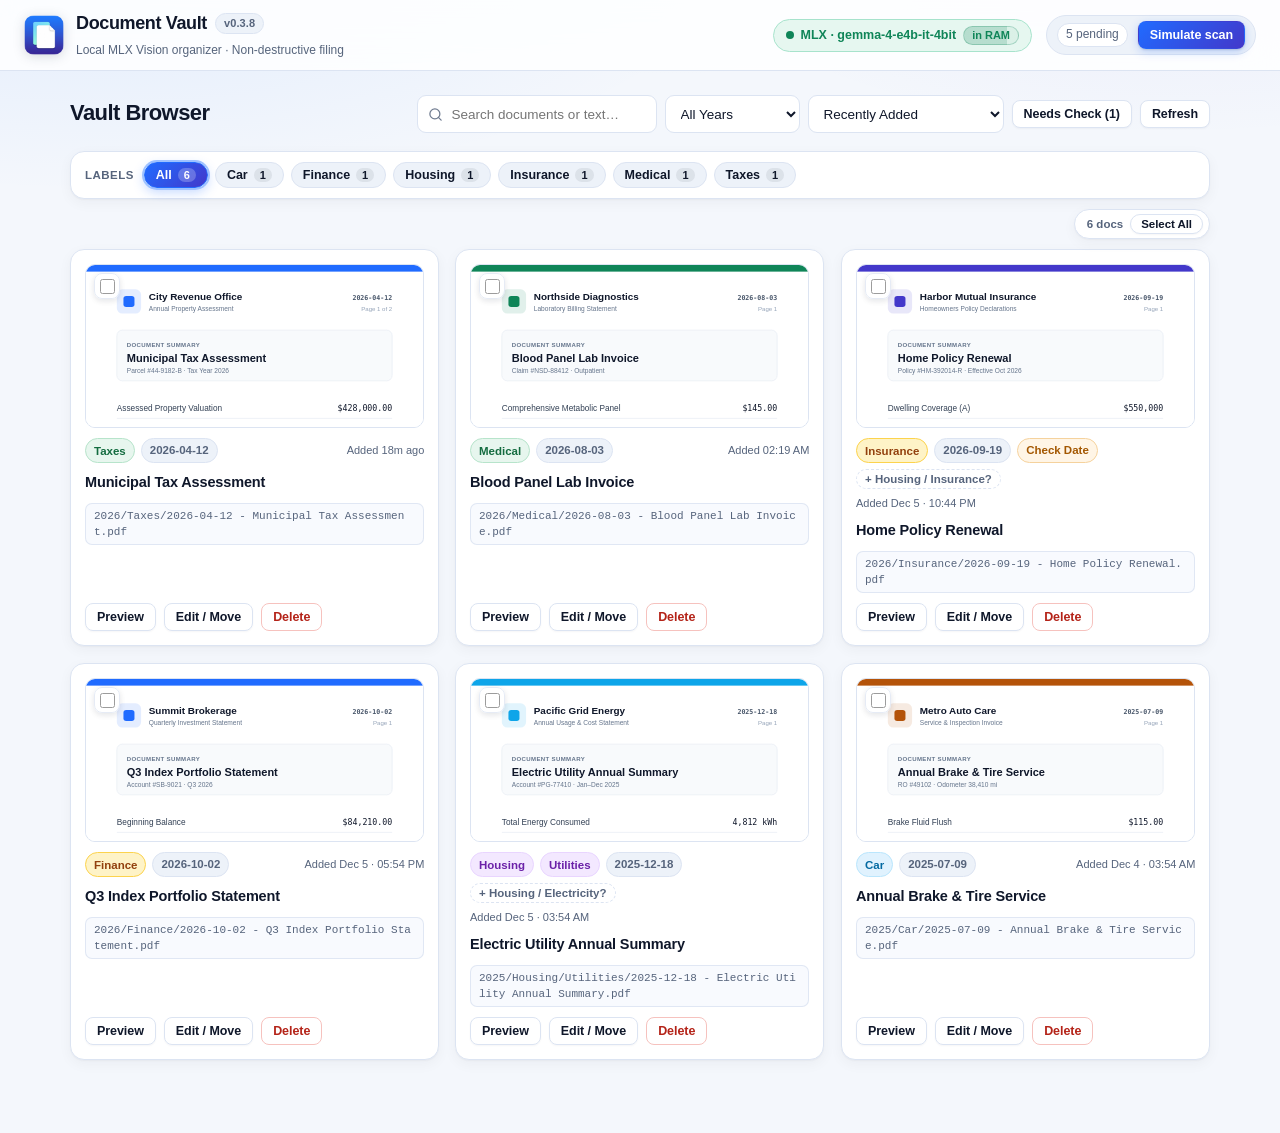
==== commit f2b4b819: "Update Document Vault website and latest.json" ====
--- a/demo/index.html
+++ b/demo/index.html
@@ -37,7 +37,8 @@
       }
     })();
   </script>
-  <link rel="stylesheet" href="./styles.css?v=20261123c" />
+  <link rel="stylesheet" href="./styles.css?v=20261123j" />
+  <link rel="stylesheet" href="./demo.css" />
 </head>
 <body>
   <header class="topbar">
@@ -491,31 +492,46 @@
             </div>
           </div>
 
-          <div class="field">
-            <span>Guided Labels &amp; Sub-labels <small class="muted">(use <code>Parent/Sub-label</code> for hierarchy; click + to add a sub-label or ✎ to rename)</small></span>
-            <div id="category-chips" class="chip-list"></div>
-            <div class="inline-input" style="max-width:420px;">
-              <input id="new-category-input" type="text" placeholder="Add label or sub-label (e.g. Housing/Internet)" />
-              <button id="add-category-btn" class="btn btn-secondary btn-sm" type="button">Add</button>
-            </div>
-          </div>
-
-          <div class="filing-rules-section">
+          <div class="taxonomy-card-columns">
+            <div class="field taxonomy-col-labels">
+              <div class="taxonomy-tree-header">
+                <div>
+                  <div class="taxonomy-title-row">
+                    <span class="taxonomy-section-title">Guided Labels &amp; Sub-labels</span>
+                    <span id="category-count-badge" class="taxonomy-count-pill hidden"></span>
+                  </div>
+                  <div class="muted" style="font-size:11.5px;">Click a label to rename/merge, or hover for actions.</div>
+                </div>
+                <button id="toggle-all-categories-btn" class="btn btn-secondary btn-xs hidden" type="button">Collapse all</button>
+              </div>
+              <input id="category-filter-input" class="category-filter-input hidden" type="search" placeholder="Filter labels…" aria-label="Filter labels" />
+              <div id="category-chips" class="category-tree" role="tree" aria-label="Guided labels hierarchy"></div>
+              <div class="inline-input">
+                <input id="new-category-input" type="text" placeholder="Add category or path (e.g. Housing/Internet)" />
+                <button id="add-category-btn" class="btn btn-secondary btn-sm" type="button">Add</button>
+              </div>
+            </div>
+
+            <div class="taxonomy-col-rules-masks">
+              <div class="filing-rules-section">
             <div class="filing-rules-head">
               <div>
-                <span class="filing-rules-title">Filing Rules</span>
-                <span class="muted" style="font-size:12px;">Teach the organizer where specific senders or document types belong.</span>
+                <div class="taxonomy-title-row">
+                  <span class="filing-rules-title">Filing Rules</span>
+                  <span id="filing-rules-count-badge" class="taxonomy-count-pill hidden"></span>
+                </div>
+                <div class="muted" style="font-size:11.5px;">Teach the organizer where specific senders or document types belong.</div>
               </div>
               <button id="add-rule-toggle-btn" class="btn btn-secondary btn-xs" type="button">+ Add Rule</button>
             </div>
             <div id="add-rule-form" class="add-rule-form hidden">
               <div class="add-rule-grid">
                 <label class="field">
-                  <span>Match Keywords <small class="muted">(comma-separated, optional)</small></span>
+                  <span>Match Keywords <small class="muted">(optional)</small></span>
                   <input id="rule-keywords-input" type="text" placeholder="e.g. Telekom, Swisscom" />
                 </label>
                 <label class="field">
-                  <span>Or Document Description <small class="muted">(for AI)</small></span>
+                  <span>AI Description <small class="muted">(optional)</small></span>
                   <input id="rule-instruction-input" type="text" placeholder="e.g. Monthly internet &amp; mobile bills" />
                 </label>
                 <label class="field">
@@ -576,10 +592,21 @@
                 </select>
               </label>
 
+              <label class="field">
+                <span>Title Separator</span>
+                <select id="set-title-separator">
+                  <option value="space">Spaces (Acme Utility Bill)</option>
+                  <option value="underscore">Underscores (Acme_Utility_Bill)</option>
+                  <option value="hyphen">Hyphens (Acme-Utility-Bill)</option>
+                </select>
+              </label>
+
               <div class="path-preview-box">
                 <span class="muted">Example Vault Path:</span>
                 <code id="settings-path-preview">Finance/2026/2026-03-14 Acme Utility Bill.pdf</code>
               </div>
+            </div>
+            </div>
             </div>
           </div>
         </div>
@@ -866,14 +893,7 @@
         <div id="license-active-panel" class="license-active-panel hidden"></div>
 
         <div id="license-plans-section" class="license-plans-section">
-          <div class="license-plans-toolbar">
-            <span class="muted" style="font-size:12px;">Price currency display (Polar applies your local currency &amp; VAT at checkout):</span>
-            <div id="license-currency-switch" class="license-currency-switch" role="group" aria-label="Currency selection">
-              <button type="button" class="currency-opt-btn" data-currency="USD" aria-pressed="true">$ USD</button>
-              <button type="button" class="currency-opt-btn" data-currency="EUR" aria-pressed="false">€ EUR</button>
-              <button type="button" class="currency-opt-btn" data-currency="CHF" aria-pressed="false">CHF</button>
-            </div>
-          </div>
+          <p class="muted" style="margin:0; font-size:12px;">Prices shown in your local currency (Polar applies your local currency &amp; VAT at checkout).</p>
           <div id="license-plans-grid" class="license-plans-grid"></div>
         </div>
 
@@ -913,6 +933,6 @@
 
   <div id="toast-container" class="toast-container"></div>
   <script src="./demo-server.js"></script>
-  <script type="module" src="./js/main.js?v=20261123c"></script>
+  <script type="module" src="./js/main.js?v=20261123j"></script>
 </body>
 </html>
--- a/demo/styles.css
+++ b/demo/styles.css
@@ -1,15 +1,16 @@
 /* Document Vault stylesheet manifest (ordered cascade, zero bundler) */
 
-@import url("./css/tokens_base.css");
-@import url("./css/topbar_tabs.css");
-@import url("./css/viewer_cards.css");
-@import url("./css/queue_filters.css");
-@import url("./css/vault_grid.css");
-@import url("./css/review_activity.css");
-@import url("./css/settings.css");
-@import url("./css/modals_notifications.css");
-@import url("./css/dialogs_motion.css");
-@import url("./css/onboarding.css");
-@import url("./css/vlm_quickstart.css");
-@import url("./css/licensing.css");
-@import url("./css/taxonomy_rules.css");
+@import url("./css/tokens_base.css?v=20261123j");
+@import url("./css/topbar_tabs.css?v=20261123j");
+@import url("./css/viewer_cards.css?v=20261123j");
+@import url("./css/queue_filters.css?v=20261123j");
+@import url("./css/vault_grid.css?v=20261123j");
+@import url("./css/review_activity.css?v=20261123j");
+@import url("./css/settings.css?v=20261123j");
+@import url("./css/modals_notifications.css?v=20261123j");
+@import url("./css/dialogs_motion.css?v=20261123j");
+@import url("./css/onboarding.css?v=20261123j");
+@import url("./css/vlm_quickstart.css?v=20261123j");
+@import url("./css/licensing.css?v=20261123j");
+@import url("./css/category_tree.css?v=20261123j");
+@import url("./css/taxonomy_rules.css?v=20261123j");
--- a/demo/demo.css
+++ b/demo/demo.css
@@ -0,0 +1,45 @@
+/* Demo-only streamlining: show only the Vault Browser and simulated scans,
+   keeping every visible control 100% self-contained without altering app/static/. */
+
+/* Remove the tabs bar (Vault / Activity & Review / Settings + Click to browse) and secondary panels */
+.tabs-bar,
+#tab-review,
+#tab-settings {
+  display: none !important;
+}
+
+/* Trim desktop-only / duplicate topbar controls (theme switcher lives in the host frame) */
+#license-pill,
+#open-welcome-guide-btn,
+#theme-controls,
+.watcher-controls > .switch-label {
+  display: none !important;
+}
+
+/* Slightly tighter topbar & header spacing so documents sit above the fold */
+.topbar {
+  padding-top: 10px;
+  padding-bottom: 10px;
+}
+
+.panel-header > div > p.muted {
+  display: none !important;
+}
+
+/* Hide suggested-label strip in demo view to keep the card grid front and center */
+#vault-suggestions-strip {
+  display: none !important;
+}
+
+/* Remove links/actions pointing to unavailable endpoints or hidden tabs in static demo */
+[data-pop-action="settings"],
+#preview-open-tab-link,
+#preview-download-link,
+#batch-download-btn,
+[data-empty-action="open-settings"],
+[data-empty-action="open-incoming"],
+[data-empty-action="open-vault"],
+[data-empty-action="switch-vault"],
+[data-empty-action="dl-model"] {
+  display: none !important;
+}
